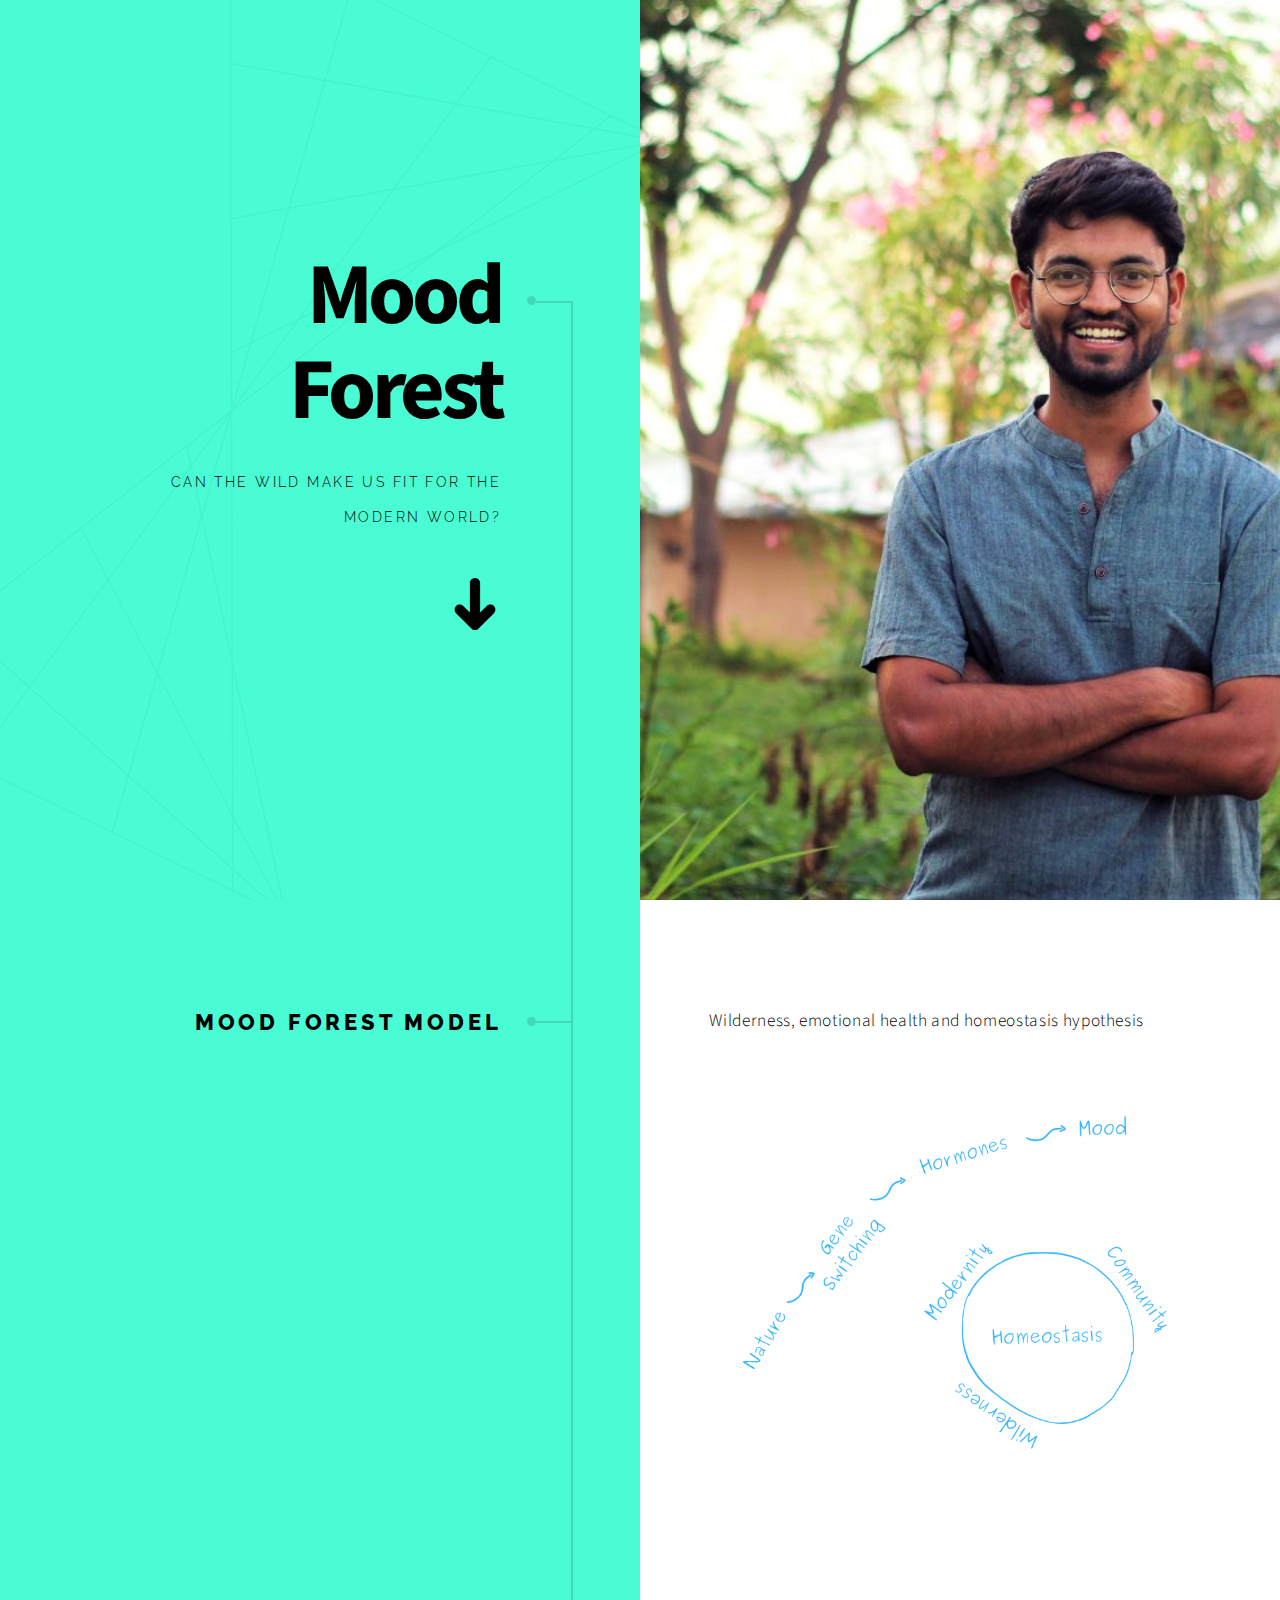
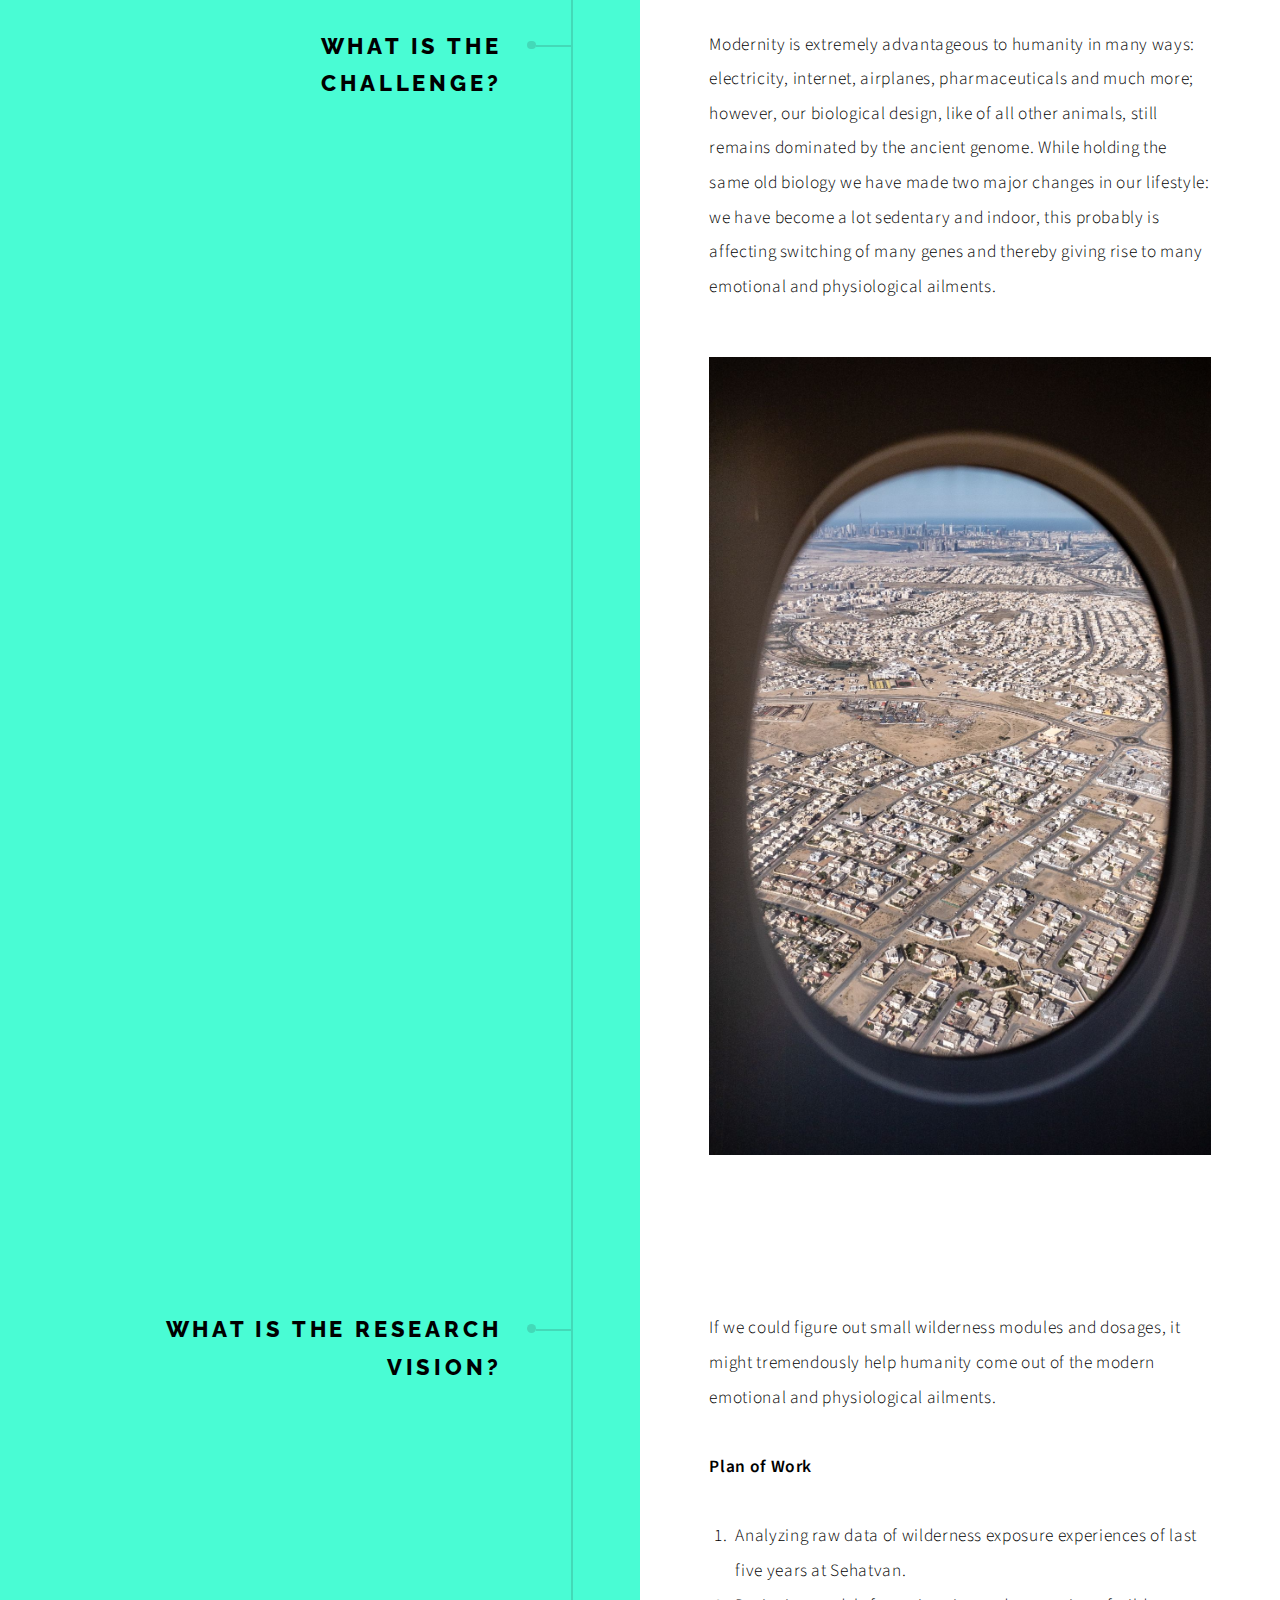
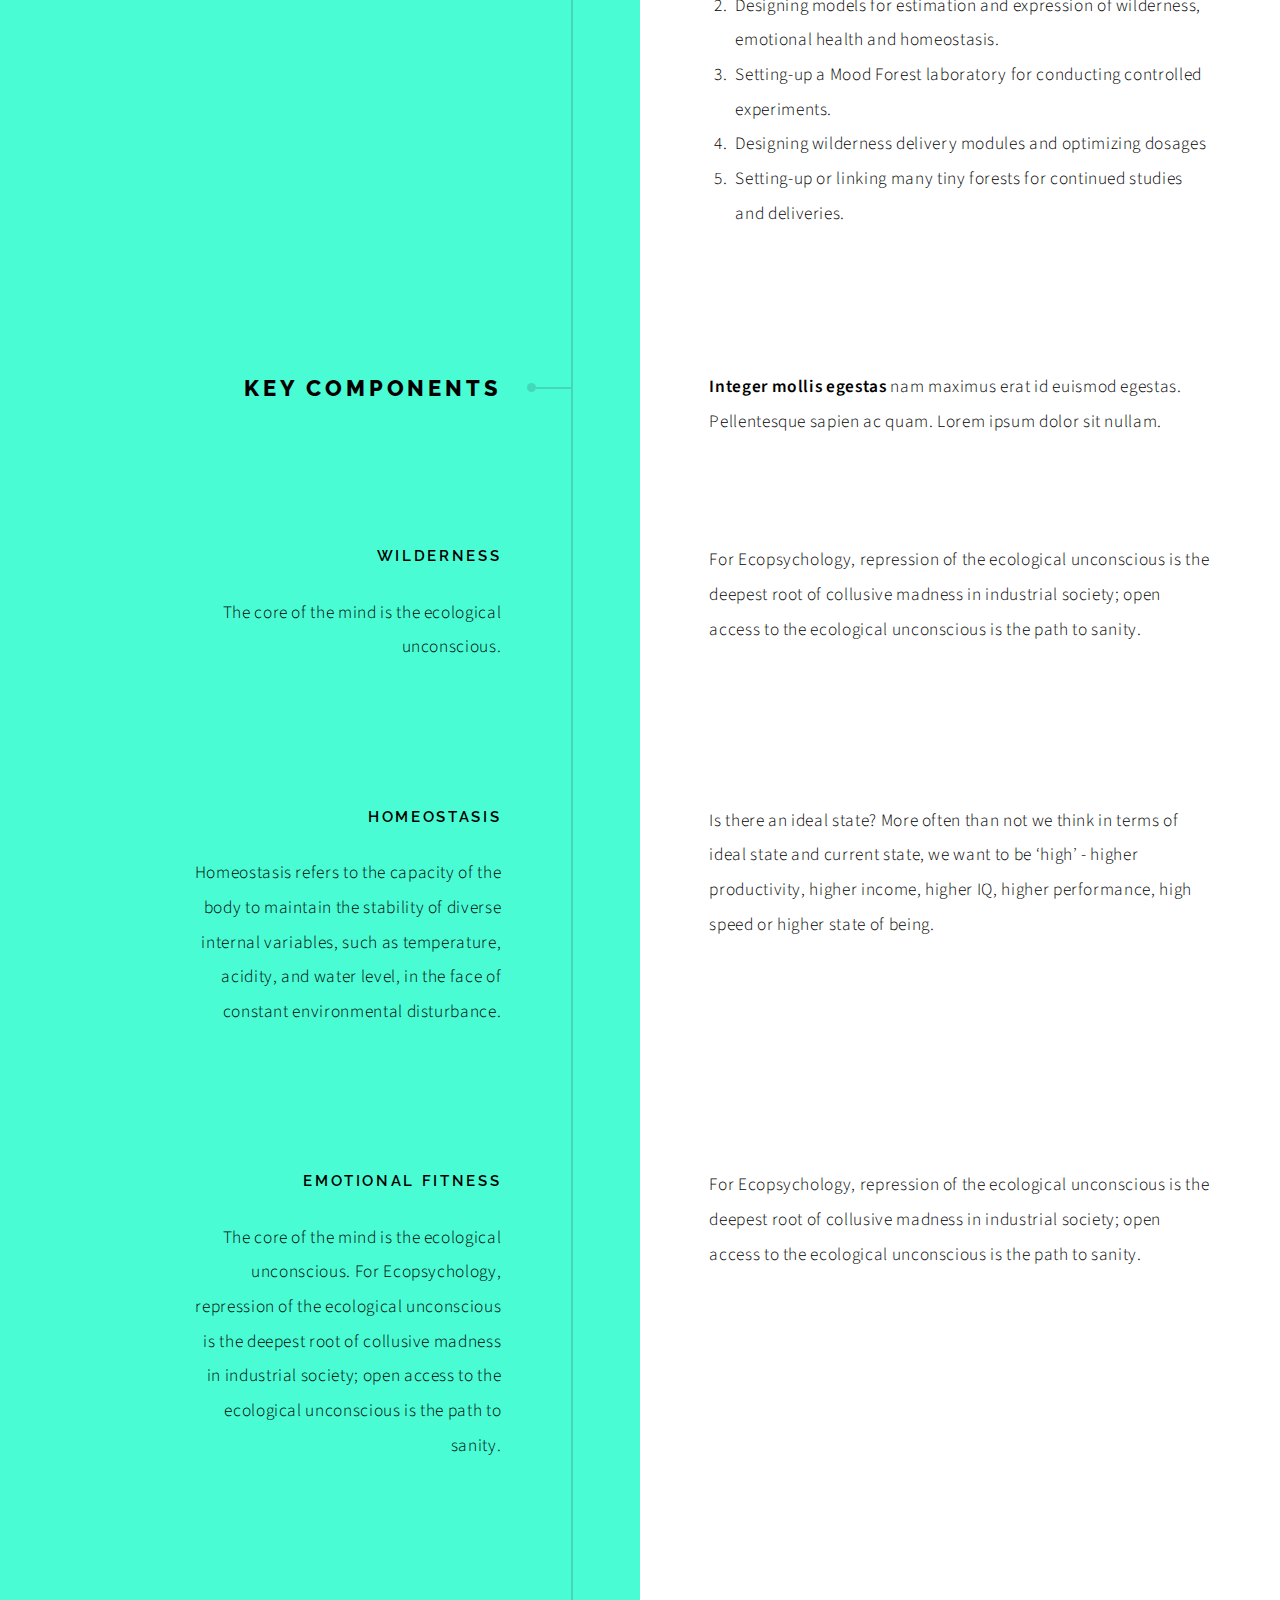
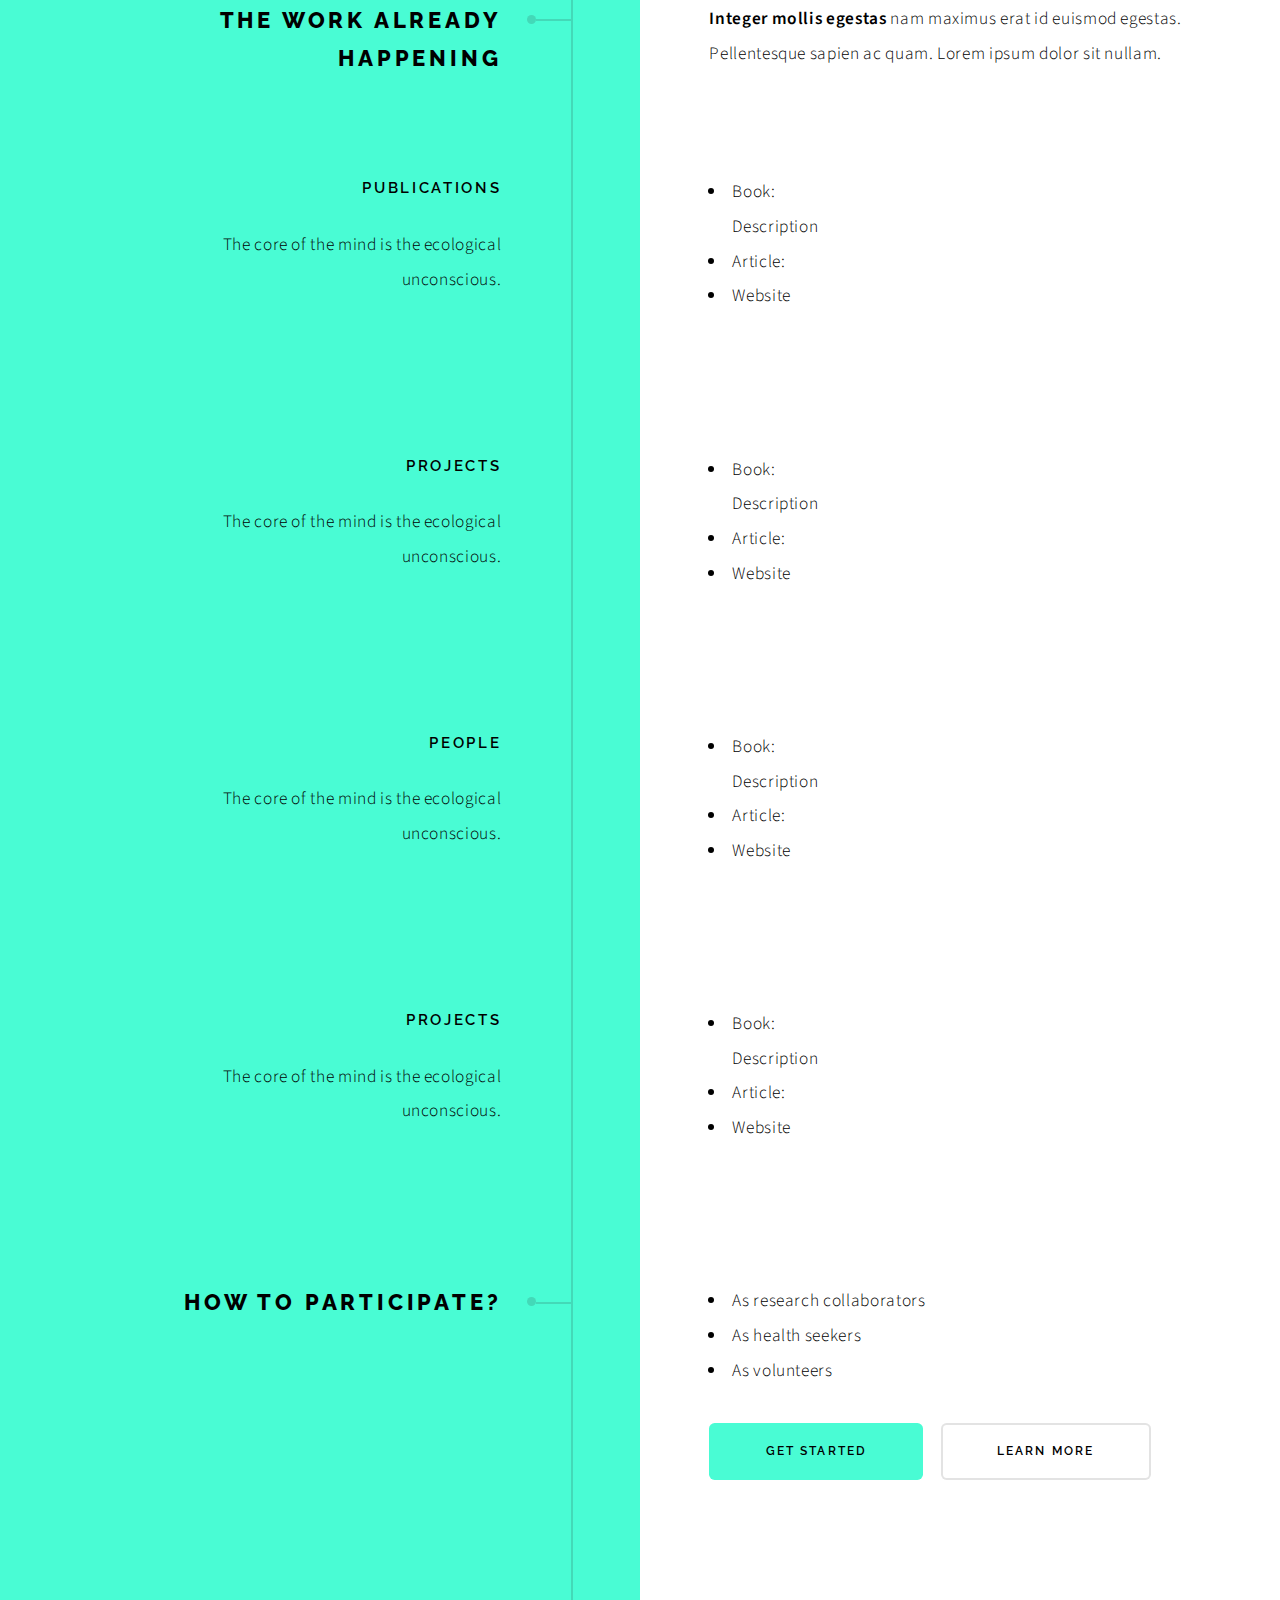
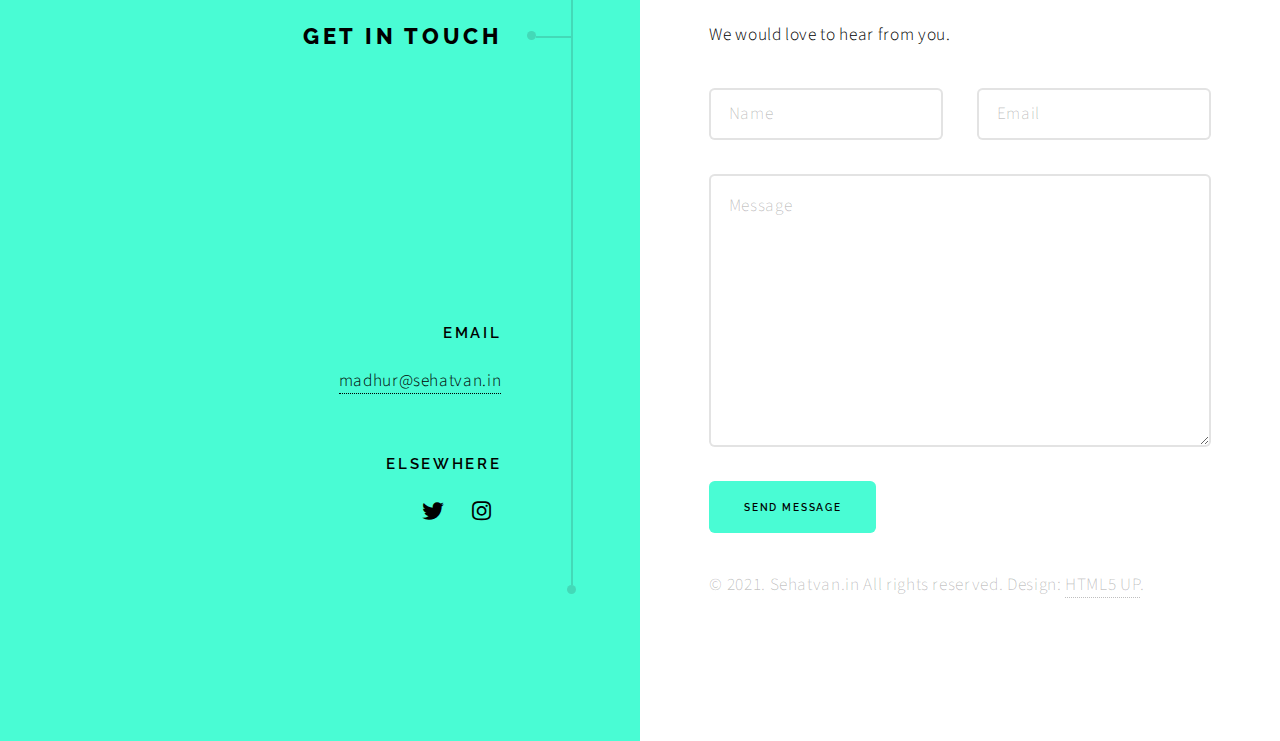
==== index.html @ b3c2e037 "v1" ====
<!DOCTYPE HTML>
<!--
	Paradigm Shift by HTML5 UP
	html5up.net | @ajlkn
	Free for personal and commercial use under the CCA 3.0 license (html5up.net/license)
-->
<html>
	<head>
		<title>Mood Forest</title>
		<meta charset="utf-8" />
		<meta name="viewport" content="width=device-width, initial-scale=1, user-scalable=no" />
		<meta name="description" content="" />
		<meta name="keywords" content="" />
		<link rel="stylesheet" href="assets/css/main.css" />
	</head>
	<body class="is-preload">

		<!-- Wrapper -->
			<div id="wrapper">

				<!-- Intro -->
					<section class="intro">
						<header>
							<h1>Mood Forest</h1>
							
							<p>Can the wild make us fit for the modern world?</p>
							<ul class="actions">
								<li><a href="#first" class="arrow scrolly"><span class="label">Next</span></a></li>
							</ul>
						</header>
						<div class="content">
							<span class="image fill" data-position="center"><img src="images/MadhurMood.jpg" alt="" /></span>
						</div>
					</section>

				<!-- Section -->
					<section id="first">
						<header>
							<h2>Mood Forest Model</h2>
						</header>
						<div class="content">
							<p>Wilderness, emotional health and homeostasis hypothesis</p>
							<span class="image main"><img src="images/Hypothesis.png" alt="" /></span>
						</div>
					</section>

				<!-- Section -->
					<section>
						<header>
							<h2>What is the challenge?</h2>
						</header>
						<div class="content">
							<p>Modernity is extremely advantageous to humanity in many ways: electricity, internet, airplanes, pharmaceuticals and much more; however, our biological design, like of all other animals, still remains dominated by the ancient genome. While holding the same old biology we have made two major changes in our lifestyle: we have become a lot sedentary and indoor, this probably is affecting switching of many genes and thereby giving rise to many emotional and physiological ailments. 
								
							</p>
							<span class="image main"><img src="images/mod1.jpg" alt="" /></span>
						</div>
					</section>

					<!-- Section -->
					<section>
						<header>
							<h2>What is the research vision?</h2>
						</header>
						<div class="content">
							<p> If we could figure out small wilderness modules and dosages, it might tremendously help humanity come out of the modern emotional and physiological ailments.				
							</p>
							<p><strong>Plan of Work</strong></p>
							<ol>
								<li>Analyzing raw data of wilderness exposure experiences of last five years at Sehatvan. </li>
								<li>Designing models for estimation and expression of wilderness, emotional health and homeostasis. </li>
								<li>Setting-up a Mood Forest laboratory for conducting controlled experiments. </li>
								<li>Designing wilderness delivery modules and optimizing dosages</li>
								<li>Setting-up or linking many tiny forests for continued studies and deliveries.</li>
								</ol>
							
						</div>
					</section>

				<!-- Section - key components-->
					<section>
						<header>
							<h2>Key Components</h2>
						</header>
						<div class="content">
							<p><strong>Integer mollis egestas</strong> nam maximus erat id euismod egestas. Pellentesque sapien ac quam. Lorem ipsum dolor sit nullam.</p>

							<!-- Section -->
								<section>
									<header>
										<h3>Wilderness</h3>
										<p>The core of the mind is the ecological unconscious. </p>
									</header>
									<div class="content">
										<p>
											For Ecopsychology, repression of the ecological unconscious is the deepest root of collusive madness in industrial society; open access to the ecological unconscious is the path to sanity.
										</p>
										<!--div class="gallery">
											<a href="images/gallery/fulls/01.jpg" class="landscape"><img src="images/gallery/thumbs/01.jpg" alt="" /></a>
											<a href="images/gallery/fulls/02.jpg"><img src="images/gallery/thumbs/02.jpg" alt="" /></a>
											<a href="images/gallery/fulls/03.jpg"><img src="images/gallery/thumbs/03.jpg" alt="" /></a>
											<a href="images/gallery/fulls/04.jpg" class="landscape"><img src="images/gallery/thumbs/04.jpg" alt="" /></a>
										</!--div-->
									<div>
								</section>

								<!-- Section -->
								<section>
									<header>
										<h3>Homeostasis</h3>
										<p>Homeostasis refers to the capacity of the body to maintain the stability of diverse internal variables, such as temperature, acidity, and water level, in the face of constant environmental disturbance.
										</p>
									</header>
									<div class="content">
										<p>
											Is there an ideal state? More often than not we think in terms of ideal state and current state, we want to be ‘high’ - higher productivity, higher income, higher IQ, higher performance, high speed or higher state of being. 

										</p>
										<!--div class="gallery">
											<a href="images/gallery/fulls/01.jpg" class="landscape"><img src="images/gallery/thumbs/01.jpg" alt="" /></a>
											<a href="images/gallery/fulls/02.jpg"><img src="images/gallery/thumbs/02.jpg" alt="" /></a>
											<a href="images/gallery/fulls/03.jpg"><img src="images/gallery/thumbs/03.jpg" alt="" /></a>
											<a href="images/gallery/fulls/04.jpg" class="landscape"><img src="images/gallery/thumbs/04.jpg" alt="" /></a>
										</!--div-->
									<div>
								</section>
									<!-- Section -->
									<section>
										<header>
											<h3>Emotional Fitness</h3>
											<p>The core of the mind is the ecological unconscious. For Ecopsychology, repression of the ecological unconscious is the deepest root of collusive madness in industrial society; open access to the ecological unconscious is the path to sanity.</p>
										</header>
										<div class="content">
											<p>
												For Ecopsychology, repression of the ecological unconscious is the deepest root of collusive madness in industrial society; open access to the ecological unconscious is the path to sanity.
											</p>
											<!--div class="gallery">
												<a href="images/gallery/fulls/01.jpg" class="landscape"><img src="images/gallery/thumbs/01.jpg" alt="" /></a>
												<a href="images/gallery/fulls/02.jpg"><img src="images/gallery/thumbs/02.jpg" alt="" /></a>
												<a href="images/gallery/fulls/03.jpg"><img src="images/gallery/thumbs/03.jpg" alt="" /></a>
												<a href="images/gallery/fulls/04.jpg" class="landscape"><img src="images/gallery/thumbs/04.jpg" alt="" /></a>
											</!--div-->
										<div>
									</section>
						</div>
					</section>

				<!-- Section - Resources-->
				<section>
					<header>
						<h2>The work already happening</h2>
					</header>
					<div class="content">
						<p><strong>Integer mollis egestas</strong> nam maximus erat id euismod egestas. Pellentesque sapien ac quam. Lorem ipsum dolor sit nullam.</p>

						<!-- Section -->
							<section>
								<header>
									<h3>Publications</h3>
									<p>The core of the mind is the ecological unconscious. </p>
								</header>
								<div class="content">
									<ul>
										<li>Book: 
											<br> Description
										</li>
										<li>Article: </li>
										<li>Website</li>

									</ul>
						
									<!--div class="gallery">
										<a href="images/gallery/fulls/01.jpg" class="landscape"><img src="images/gallery/thumbs/01.jpg" alt="" /></a>
										<a href="images/gallery/fulls/02.jpg"><img src="images/gallery/thumbs/02.jpg" alt="" /></a>
										<a href="images/gallery/fulls/03.jpg"><img src="images/gallery/thumbs/03.jpg" alt="" /></a>
										<a href="images/gallery/fulls/04.jpg" class="landscape"><img src="images/gallery/thumbs/04.jpg" alt="" /></a>
									</!--div-->
								<div>
							</section>

							<!-- Section -->
							<section>
								<header>
									<h3>Projects</h3>
									<p>The core of the mind is the ecological unconscious. </p>
								</header>
								<div class="content">
									<ul>
										<li>Book: 
											<br> Description
										</li>
										<li>Article: </li>
										<li>Website</li>

									</ul>
						
									<!--div class="gallery">
										<a href="images/gallery/fulls/01.jpg" class="landscape"><img src="images/gallery/thumbs/01.jpg" alt="" /></a>
										<a href="images/gallery/fulls/02.jpg"><img src="images/gallery/thumbs/02.jpg" alt="" /></a>
										<a href="images/gallery/fulls/03.jpg"><img src="images/gallery/thumbs/03.jpg" alt="" /></a>
										<a href="images/gallery/fulls/04.jpg" class="landscape"><img src="images/gallery/thumbs/04.jpg" alt="" /></a>
									</!--div-->
								<div>
							</section>

						<!-- Section -->
						<section>
							<header>
								<h3>People</h3>
								<p>The core of the mind is the ecological unconscious. </p>
							</header>
							<div class="content">
								<ul>
									<li>Book: 
										<br> Description
									</li>
									<li>Article: </li>
									<li>Website</li>

								</ul>
					
								<!--div class="gallery">
									<a href="images/gallery/fulls/01.jpg" class="landscape"><img src="images/gallery/thumbs/01.jpg" alt="" /></a>
									<a href="images/gallery/fulls/02.jpg"><img src="images/gallery/thumbs/02.jpg" alt="" /></a>
									<a href="images/gallery/fulls/03.jpg"><img src="images/gallery/thumbs/03.jpg" alt="" /></a>
									<a href="images/gallery/fulls/04.jpg" class="landscape"><img src="images/gallery/thumbs/04.jpg" alt="" /></a>
								</!--div-->
							<div>
						</section>

							<!-- Section -->
							<section>
								<header>
									<h3>Projects</h3>
									<p>The core of the mind is the ecological unconscious. </p>
								</header>
								<div class="content">
									<ul>
										<li>Book: 
											<br> Description
										</li>
										<li>Article: </li>
										<li>Website</li>
	
									</ul>
						
									<!--div class="gallery">
										<a href="images/gallery/fulls/01.jpg" class="landscape"><img src="images/gallery/thumbs/01.jpg" alt="" /></a>
										<a href="images/gallery/fulls/02.jpg"><img src="images/gallery/thumbs/02.jpg" alt="" /></a>
										<a href="images/gallery/fulls/03.jpg"><img src="images/gallery/thumbs/03.jpg" alt="" /></a>
										<a href="images/gallery/fulls/04.jpg" class="landscape"><img src="images/gallery/thumbs/04.jpg" alt="" /></a>
									</!--div-->
								<div>
							</section>
					</div>
				</section>



				<!-- Section -->
					<section>
						<header>
							<h2>How to Participate?</h2>
						</header>
						<div class="content">
							<ul>
								<li>As research collaborators</li>
								<li>As health seekers</li>
								<li>As volunteers</li>
							</ul>
							
							<ul class="actions">
								<li><a href="#" class="button primary large">Get Started</a></li>
								<li><a href="#" class="button large">Learn More</a></li>
							</ul>
						</div>
					</section>

				<!-- Elements -->
				<!--
					<section>
						<header>
							<h2>Elements</h2>
						</header>
						<div class="content">

							<section>
								<header>
									<h3>Text</h3>
								</header>
								<div class="content">
									<p>This is <b>bold</b> and this is <strong>strong</strong>. This is <i>italic</i> and this is <em>emphasized</em>.
									This is <sup>superscript</sup> text and this is <sub>subscript</sub> text.
									This is <u>underlined</u> and this is code: <code>for (;;) { ... }</code>. Finally, <a href="#">this is a link</a>.</p>
									<hr />
									<h2>Heading Level 2</h2>
									<h3>Heading Level 3</h3>
									<h4>Heading Level 4</h4>
									<h5>Heading Level 5</h5>
									<hr />
									<h5>Blockquote</h5>
									<blockquote>Fringilla nisl. Donec accumsan interdum nisi, quis tincidunt felis sagittis eget tempus euismod. Vestibulum ante ipsum primis in faucibus vestibulum. Blandit adipiscing eu felis iaculis volutpat ac adipiscing accumsan faucibus. Vestibulum ante ipsum primis in faucibus lorem ipsum dolor sit amet nullam adipiscing eu felis.</blockquote>
									<h5>Preformatted</h5>
									<pre><code>i = 0;

while (!deck.isInOrder()) {
  print 'Iteration ' + i;
  deck.shuffle();
  i++;
}

print 'Sorted in ' + i + ' iterations.';</code></pre>
								</div>
							</section>

							<section>
								<header>
									<h3>Lists</h3>
								</header>
								<div class="content">

									<h4>Unordered</h4>
									<ul>
										<li>Dolor pulvinar etiam.</li>
										<li>Sagittis adipiscing.</li>
										<li>Felis enim feugiat.</li>
									</ul>

									<h4>Alternate</h4>
									<ul class="alt">
										<li>Dolor pulvinar etiam.</li>
										<li>Sagittis adipiscing.</li>
										<li>Felis enim feugiat.</li>
									</ul>

									<h4>Ordered</h4>
									<ol>
										<li>Dolor pulvinar etiam.</li>
										<li>Etiam vel felis viverra.</li>
										<li>Felis enim feugiat.</li>
										<li>Dolor pulvinar etiam.</li>
										<li>Etiam vel felis lorem.</li>
										<li>Felis enim et feugiat.</li>
									</ol>
									<h4>Icons</h4>
									<ul class="icons">
										<li><a href="#" class="icon brands fa-twitter"><span class="label">Twitter</span></a></li>
										<li><a href="#" class="icon brands fa-facebook-f"><span class="label">Facebook</span></a></li>
										<li><a href="#" class="icon brands fa-instagram"><span class="label">Instagram</span></a></li>
										<li><a href="#" class="icon brands fa-github"><span class="label">Github</span></a></li>
									</ul>

									<h4>Actions</h4>
									<ul class="actions">
										<li><a href="#" class="button primary">Default</a></li>
										<li><a href="#" class="button">Default</a></li>
									</ul>
									<ul class="actions stacked">
										<li><a href="#" class="button primary">Default</a></li>
										<li><a href="#" class="button">Default</a></li>
									</ul>
								</div>
							</section>

							<section>
								<header>
									<h3>Table</h3>
								</header>
								<div class="content">
									<h4>Default</h4>
									<div class="table-wrapper">
										<table>
											<thead>
												<tr>
													<th>Name</th>
													<th>Description</th>
													<th>Price</th>
												</tr>
											</thead>
											<tbody>
												<tr>
													<td>Item One</td>
													<td>Ante turpis integer aliquet porttitor.</td>
													<td>29.99</td>
												</tr>
												<tr>
													<td>Item Two</td>
													<td>Vis ac commodo adipiscing arcu aliquet.</td>
													<td>19.99</td>
												</tr>
												<tr>
													<td>Item Three</td>
													<td> Morbi faucibus arcu accumsan lorem.</td>
													<td>29.99</td>
												</tr>
												<tr>
													<td>Item Four</td>
													<td>Vitae integer tempus condimentum.</td>
													<td>19.99</td>
												</tr>
												<tr>
													<td>Item Five</td>
													<td>Ante turpis integer aliquet porttitor.</td>
													<td>29.99</td>
												</tr>
											</tbody>
											<tfoot>
												<tr>
													<td colspan="2"></td>
													<td>100.00</td>
												</tr>
											</tfoot>
										</table>
									</div>

									<h4>Alternate</h4>
									<div class="table-wrapper">
										<table class="alt">
											<thead>
												<tr>
													<th>Name</th>
													<th>Description</th>
													<th>Price</th>
												</tr>
											</thead>
											<tbody>
												<tr>
													<td>Item One</td>
													<td>Ante turpis integer aliquet porttitor.</td>
													<td>29.99</td>
												</tr>
												<tr>
													<td>Item Two</td>
													<td>Vis ac commodo adipiscing arcu aliquet.</td>
													<td>19.99</td>
												</tr>
												<tr>
													<td>Item Three</td>
													<td> Morbi faucibus arcu accumsan lorem.</td>
													<td>29.99</td>
												</tr>
												<tr>
													<td>Item Four</td>
													<td>Vitae integer tempus condimentum.</td>
													<td>19.99</td>
												</tr>
												<tr>
													<td>Item Five</td>
													<td>Ante turpis integer aliquet porttitor.</td>
													<td>29.99</td>
												</tr>
											</tbody>
											<tfoot>
												<tr>
													<td colspan="2"></td>
													<td>100.00</td>
												</tr>
											</tfoot>
										</table>
									</div>
								</div>
							</section>

							<section>
								<header>
									<h3>Buttons</h3>
								</header>
								<div class="content">
									<ul class="actions">
										<li><a href="#" class="button primary">Primary</a></li>
										<li><a href="#" class="button">Default</a></li>
									</ul>
									<ul class="actions">
										<li><a href="#" class="button large">Large</a></li>
										<li><a href="#" class="button">Default</a></li>
										<li><a href="#" class="button small">Small</a></li>
									</ul>
									<ul class="actions">
										<li><a href="#" class="button primary icon solid fa-download">Icon</a></li>
										<li><a href="#" class="button icon solid fa-download">Icon</a></li>
									</ul>
									<ul class="actions">
										<li><span class="button primary disabled">Disabled</span></li>
										<li><span class="button disabled">Disabled</span></li>
									</ul>
								</div>
							</section>

							<section>
								<header>
									<h3>Form</h3>
								</header>
								<div class="content">
									<form method="post" action="#">
										<div class="fields">
											<div class="field half">
												<label for="demo-name">Name</label>
												<input type="text" name="demo-name" id="demo-name" value="" placeholder="Jane Doe" />
											</div>
											<div class="field half">
												<label for="demo-email">Email</label>
												<input type="email" name="demo-email" id="demo-email" value="" placeholder="jane@untitled.tld" />
											</div>
											<div class="field">
												<label for="demo-category">Category</label>
												<select name="demo-category" id="demo-category">
													<option value="">-</option>
													<option value="1">Manufacturing</option>
													<option value="1">Shipping</option>
													<option value="1">Administration</option>
													<option value="1">Human Resources</option>
												</select>
											</div>
											<div class="field half">
												<input type="radio" id="demo-priority-low" name="demo-priority" checked>
												<label for="demo-priority-low">Low</label>
											</div>
											<div class="field half">
												<input type="radio" id="demo-priority-high" name="demo-priority">
												<label for="demo-priority-high">High</label>
											</div>
											<div class="field half">
												<input type="checkbox" id="demo-copy" name="demo-copy">
												<label for="demo-copy">Email me a copy</label>
											</div>
											<div class="field half">
												<input type="checkbox" id="demo-human" name="demo-human" checked>
												<label for="demo-human">Not a robot</label>
											</div>
											<div class="field">
												<label for="demo-message">Message</label>
												<textarea name="demo-message" id="demo-message" placeholder="Enter your message" rows="6"></textarea>
											</div>
										</div>
										<ul class="actions">
											<li><input type="submit" value="Send Message" class="primary" /></li>
											<li><input type="reset" value="Reset" /></li>
										</ul>
									</form>
								</div>
							</section>

						</div>
					</section>
				-->

				<!-- Section -->
					<section>
						<header>
							<h2>Get in touch</h2>
						</header>
						<div class="content">
							<p>We would love to hear from you. <p>
							<form id="moodforest-form" action="/" method="POST" name="moodforest-form" data-netlify="true" data-netlify-recaptcha="true">
								<div class="fields">
									<div class="field half">
										<input type="text" name="name" id="name" placeholder="Name" />
									</div>
									<div class="field half">
										<input type="email" name="email" id="email" placeholder="Email" />
									</div>
									<div class="field">
										<textarea name="message" id="message" placeholder="Message" rows="7"></textarea>
									</div>
								</div>
								<ul class="actions">
									<li><input type="submit" value="Send Message" class="button primary" /></li>
								</ul>
							</form>
						</div>
						<footer>
							<ul class="items">
								<li>
									<h3>Email</h3>
									<a href="#">madhur@sehatvan.in</a>
								</li>
								
								<li>
									<h3>Elsewhere</h3>
									<ul class="icons">
										<li><a href="https://twitter.com/moodforest" class="icon brands fa-twitter"><span class="label">Twitter</span></a></li>
										
										<li><a href="https://instagram" class="icon brands fa-instagram"><span class="label">Instagram</span></a></li>
										
									</ul>
								</li>
							</ul>
						</footer>
					</section>

				<!-- Copyright -->
					<div class="copyright">&copy; 2021. Sehatvan.in All rights reserved. Design: <a href="https://html5up.net">HTML5 UP</a>.</div>

			</div>

		<!-- Scripts -->
			<script src="assets/js/jquery.min.js"></script>
			<script src="assets/js/jquery.scrolly.min.js"></script>
			<script src="assets/js/browser.min.js"></script>
			<script src="assets/js/breakpoints.min.js"></script>
			<script src="assets/js/util.js"></script>
			<script src="assets/js/main.js"></script>

	</body>
</html>
---- assets/css/main.css ----
@import url(fontawesome-all.min.css);
@import url("https://fonts.googleapis.com/css?family=Source+Sans+Pro:300,600,700,300i,600i,700i|Raleway:600,800");

/*
	Paradigm Shift by HTML5 UP
	html5up.net | @ajlkn
	Free for personal and commercial use under the CCA 3.0 license (html5up.net/license)
*/

html, body, div, span, applet, object,
iframe, h1, h2, h3, h4, h5, h6, p, blockquote,
pre, a, abbr, acronym, address, big, cite,
code, del, dfn, em, img, ins, kbd, q, s, samp,
small, strike, strong, sub, sup, tt, var, b,
u, i, center, dl, dt, dd, ol, ul, li, fieldset,
form, label, legend, table, caption, tbody,
tfoot, thead, tr, th, td, article, aside,
canvas, details, embed, figure, figcaption,
footer, header, hgroup, menu, nav, output, ruby,
section, summary, time, mark, audio, video {
	margin: 0;
	padding: 0;
	border: 0;
	font-size: 100%;
	font: inherit;
	vertical-align: baseline;}

article, aside, details, figcaption, figure,
footer, header, hgroup, menu, nav, section {
	display: block;}

body {
	line-height: 1;
}

ol, ul {
	list-style: none;
}

blockquote, q {
	quotes: none;
}

	blockquote:before, blockquote:after, q:before, q:after {
		content: '';
		content: none;
	}

table {
	border-collapse: collapse;
	border-spacing: 0;
}

body {
	-webkit-text-size-adjust: none;
}

mark {
	background-color: transparent;
	color: inherit;
}

input::-moz-focus-inner {
	border: 0;
	padding: 0;
}

input, select, textarea {
	-moz-appearance: none;
	-webkit-appearance: none;
	-ms-appearance: none;
	appearance: none;
}

/* Basic */

	@-ms-viewport {
		width: device-width;
	}

	body {
		-ms-overflow-style: scrollbar;
	}

	@media screen and (max-width: 480px) {

		html, body {
			min-width: 320px;
		}

	}

	html {
		box-sizing: border-box;
	}

	*, *:before, *:after {
		box-sizing: inherit;
	}

	html {
		overflow-x: hidden;
	}

	body {
		background: #ffffff;
		overflow-x: hidden;
	}

		body.is-preload *, body.is-preload *:before, body.is-preload *:after {
			-moz-animation: none !important;
			-webkit-animation: none !important;
			-ms-animation: none !important;
			animation: none !important;
			-moz-transition: none !important;
			-webkit-transition: none !important;
			-ms-transition: none !important;
			transition: none !important;
		}

/* Typography */

	html {
		font-size: 18pt;
	}

		@media screen and (max-width: 1920px) {

			html {
				font-size: 13pt;
			}

		}

		@media screen and (max-width: 1152px) {

			html {
				font-size: 14pt;
			}

		}

		@media screen and (max-width: 736px) {

			html {
				font-size: 12pt;
			}

		}

		@media screen and (max-width: 480px) {

			html {
				font-size: 11pt;
			}

		}

	body {
		background-color: #ffffff;
		color: #000000;
	}

	body, input, select, textarea {
		color: #000000;
		font-family: "Source Sans Pro", Helvetica, sans-serif;
		font-size: 1rem;
		font-weight: 300;
		letter-spacing: 0.0375em;
		line-height: 2;
	}

	a {
		-moz-transition: border-bottom-color 0.25s ease-in-out;
		-webkit-transition: border-bottom-color 0.25s ease-in-out;
		-ms-transition: border-bottom-color 0.25s ease-in-out;
		transition: border-bottom-color 0.25s ease-in-out;
		text-decoration: none;
		color: #000000;
		border-bottom: dotted 1px;
	}

		a:hover {
			text-decoration: none;
			border-bottom-color: transparent;
		}

	strong, b {
		font-weight: 600;
		color: #000000;
	}

	em, i {
		font-style: italic;
	}

	p {
		margin: 0 0 2rem 0;
	}

	h1, h2, h3, h4, h5, h6 {
		color: #000000;
		font-family: "Raleway", Helvetica, sans-serif;
		font-weight: 600;
		letter-spacing: 0.175em;
		line-height: 1.75;
		margin: 0 0 1.5rem 0;
		text-transform: uppercase;
	}

		h1 a, h2 a, h3 a, h4 a, h5 a, h6 a {
			color: inherit;
			text-decoration: none;
		}

	h1 {
		font-family: "Source Sans Pro", Helvetica, sans-serif;
		font-size: 5rem;
		font-weight: 700;
		letter-spacing: -0.05em;
		line-height: 1.1;
		margin: 0 0 1.5rem 0;
		text-transform: none;
	}

	h2 {
		font-size: 1.25rem;
		font-weight: 800;
		margin: 0 0 2rem 0;
	}

	h3 {
		font-size: 0.875rem;
	}

	h4 {
		font-size: 0.875rem;
	}

	h5 {
		font-size: 0.75rem;
	}

	h6 {
		font-size: 0.625rem;
	}

	@media screen and (max-width: 736px) {

		h1 {
			font-size: 4.5rem;
			line-height: 1.1;
		}

		h2 {
			font-size: 1.25rem;
			line-height: 1.7;
		}

		h3 {
			font-size: 0.9rem;
		}

		h4 {
			font-size: 0.75rem;
		}

		h5 {
			font-size: 0.675rem;
		}

	}

	@media screen and (max-width: 360px) {

		h1 {
			font-size: 3.75rem;
		}

		h2 {
			font-size: 1.125rem;
		}

		h3 {
			font-size: 0.8rem;
		}

		h4 {
			font-size: 0.675rem;
		}

		h5 {
			font-size: 0.675rem;
		}

	}

	sub {
		font-size: 0.8rem;
		position: relative;
		top: 0.5rem;
	}

	sup {
		font-size: 0.8rem;
		position: relative;
		top: -0.5rem;
	}

	blockquote {
		border-left: solid 0.5rem rgba(144, 144, 144, 0.25);
		font-style: italic;
		margin: 0 0 2rem 0;
		padding: 1rem 0 1rem 2rem;
	}

	code {
		background: rgba(144, 144, 144, 0.1);
		border-radius: 0.325rem;
		font-family: "Courier New", monospace;
		font-size: 0.9rem;
		margin: 0 0.25rem;
		padding: 0.25rem 0.65rem;
	}

	pre {
		-webkit-overflow-scrolling: touch;
		font-family: "Courier New", monospace;
		font-size: 0.9rem;
		margin: 0 0 2rem 0;
		width: 100%;
	}

		pre code {
			display: block;
			line-height: 1.75;
			padding: 1rem 1.5rem;
			overflow-x: auto;
		}

	hr {
		border: 0;
		border-bottom: solid 2px rgba(144, 144, 144, 0.25);
		margin: 3rem 0;
	}

		hr.major {
			margin: 5rem 0;
		}

		@media screen and (max-width: 736px) {

			hr.major {
				margin: 3rem 0;
			}

		}

/* Row */

	.row {
		display: flex;
		flex-wrap: wrap;
		box-sizing: border-box;
		align-items: stretch;
	}

		.row > * {
			box-sizing: border-box;
		}

		.row.gtr-uniform > * > :last-child {
			margin-bottom: 0;
		}

		.row.aln-left {
			justify-content: flex-start;
		}

		.row.aln-center {
			justify-content: center;
		}

		.row.aln-right {
			justify-content: flex-end;
		}

		.row.aln-top {
			align-items: flex-start;
		}

		.row.aln-middle {
			align-items: center;
		}

		.row.aln-bottom {
			align-items: flex-end;
		}

		.row > .imp {
			order: -1;
		}

		.row > .col-1 {
			width: 8.33333%;
		}

		.row > .off-1 {
			margin-left: 8.33333%;
		}

		.row > .col-2 {
			width: 16.66667%;
		}

		.row > .off-2 {
			margin-left: 16.66667%;
		}

		.row > .col-3 {
			width: 25%;
		}

		.row > .off-3 {
			margin-left: 25%;
		}

		.row > .col-4 {
			width: 33.33333%;
		}

		.row > .off-4 {
			margin-left: 33.33333%;
		}

		.row > .col-5 {
			width: 41.66667%;
		}

		.row > .off-5 {
			margin-left: 41.66667%;
		}

		.row > .col-6 {
			width: 50%;
		}

		.row > .off-6 {
			margin-left: 50%;
		}

		.row > .col-7 {
			width: 58.33333%;
		}

		.row > .off-7 {
			margin-left: 58.33333%;
		}

		.row > .col-8 {
			width: 66.66667%;
		}

		.row > .off-8 {
			margin-left: 66.66667%;
		}

		.row > .col-9 {
			width: 75%;
		}

		.row > .off-9 {
			margin-left: 75%;
		}

		.row > .col-10 {
			width: 83.33333%;
		}

		.row > .off-10 {
			margin-left: 83.33333%;
		}

		.row > .col-11 {
			width: 91.66667%;
		}

		.row > .off-11 {
			margin-left: 91.66667%;
		}

		.row > .col-12 {
			width: 100%;
		}

		.row > .off-12 {
			margin-left: 100%;
		}

		.row.gtr-0 {
			margin-top: 0;
			margin-left: 0rem;
		}

			.row.gtr-0 > * {
				padding: 0 0 0 0rem;
			}

			.row.gtr-0.gtr-uniform {
				margin-top: 0rem;
			}

				.row.gtr-0.gtr-uniform > * {
					padding-top: 0rem;
				}

		.row.gtr-25 {
			margin-top: 0;
			margin-left: -0.5rem;
		}

			.row.gtr-25 > * {
				padding: 0 0 0 0.5rem;
			}

			.row.gtr-25.gtr-uniform {
				margin-top: -0.5rem;
			}

				.row.gtr-25.gtr-uniform > * {
					padding-top: 0.5rem;
				}

		.row.gtr-50 {
			margin-top: 0;
			margin-left: -1rem;
		}

			.row.gtr-50 > * {
				padding: 0 0 0 1rem;
			}

			.row.gtr-50.gtr-uniform {
				margin-top: -1rem;
			}

				.row.gtr-50.gtr-uniform > * {
					padding-top: 1rem;
				}

		.row {
			margin-top: 0;
			margin-left: -2rem;
		}

			.row > * {
				padding: 0 0 0 2rem;
			}

			.row.gtr-uniform {
				margin-top: -2rem;
			}

				.row.gtr-uniform > * {
					padding-top: 2rem;
				}

		.row.gtr-150 {
			margin-top: 0;
			margin-left: -3rem;
		}

			.row.gtr-150 > * {
				padding: 0 0 0 3rem;
			}

			.row.gtr-150.gtr-uniform {
				margin-top: -3rem;
			}

				.row.gtr-150.gtr-uniform > * {
					padding-top: 3rem;
				}

		.row.gtr-200 {
			margin-top: 0;
			margin-left: -4rem;
		}

			.row.gtr-200 > * {
				padding: 0 0 0 4rem;
			}

			.row.gtr-200.gtr-uniform {
				margin-top: -4rem;
			}

				.row.gtr-200.gtr-uniform > * {
					padding-top: 4rem;
				}

		@media screen and (max-width: 1920px) {

			.row {
				display: flex;
				flex-wrap: wrap;
				box-sizing: border-box;
				align-items: stretch;
			}

				.row > * {
					box-sizing: border-box;
				}

				.row.gtr-uniform > * > :last-child {
					margin-bottom: 0;
				}

				.row.aln-left {
					justify-content: flex-start;
				}

				.row.aln-center {
					justify-content: center;
				}

				.row.aln-right {
					justify-content: flex-end;
				}

				.row.aln-top {
					align-items: flex-start;
				}

				.row.aln-middle {
					align-items: center;
				}

				.row.aln-bottom {
					align-items: flex-end;
				}

				.row > .imp-xlarge {
					order: -1;
				}

				.row > .col-1-xlarge {
					width: 8.33333%;
				}

				.row > .off-1-xlarge {
					margin-left: 8.33333%;
				}

				.row > .col-2-xlarge {
					width: 16.66667%;
				}

				.row > .off-2-xlarge {
					margin-left: 16.66667%;
				}

				.row > .col-3-xlarge {
					width: 25%;
				}

				.row > .off-3-xlarge {
					margin-left: 25%;
				}

				.row > .col-4-xlarge {
					width: 33.33333%;
				}

				.row > .off-4-xlarge {
					margin-left: 33.33333%;
				}

				.row > .col-5-xlarge {
					width: 41.66667%;
				}

				.row > .off-5-xlarge {
					margin-left: 41.66667%;
				}

				.row > .col-6-xlarge {
					width: 50%;
				}

				.row > .off-6-xlarge {
					margin-left: 50%;
				}

				.row > .col-7-xlarge {
					width: 58.33333%;
				}

				.row > .off-7-xlarge {
					margin-left: 58.33333%;
				}

				.row > .col-8-xlarge {
					width: 66.66667%;
				}

				.row > .off-8-xlarge {
					margin-left: 66.66667%;
				}

				.row > .col-9-xlarge {
					width: 75%;
				}

				.row > .off-9-xlarge {
					margin-left: 75%;
				}

				.row > .col-10-xlarge {
					width: 83.33333%;
				}

				.row > .off-10-xlarge {
					margin-left: 83.33333%;
				}

				.row > .col-11-xlarge {
					width: 91.66667%;
				}

				.row > .off-11-xlarge {
					margin-left: 91.66667%;
				}

				.row > .col-12-xlarge {
					width: 100%;
				}

				.row > .off-12-xlarge {
					margin-left: 100%;
				}

				.row.gtr-0 {
					margin-top: 0;
					margin-left: 0rem;
				}

					.row.gtr-0 > * {
						padding: 0 0 0 0rem;
					}

					.row.gtr-0.gtr-uniform {
						margin-top: 0rem;
					}

						.row.gtr-0.gtr-uniform > * {
							padding-top: 0rem;
						}

				.row.gtr-25 {
					margin-top: 0;
					margin-left: -0.5rem;
				}

					.row.gtr-25 > * {
						padding: 0 0 0 0.5rem;
					}

					.row.gtr-25.gtr-uniform {
						margin-top: -0.5rem;
					}

						.row.gtr-25.gtr-uniform > * {
							padding-top: 0.5rem;
						}

				.row.gtr-50 {
					margin-top: 0;
					margin-left: -1rem;
				}

					.row.gtr-50 > * {
						padding: 0 0 0 1rem;
					}

					.row.gtr-50.gtr-uniform {
						margin-top: -1rem;
					}

						.row.gtr-50.gtr-uniform > * {
							padding-top: 1rem;
						}

				.row {
					margin-top: 0;
					margin-left: -2rem;
				}

					.row > * {
						padding: 0 0 0 2rem;
					}

					.row.gtr-uniform {
						margin-top: -2rem;
					}

						.row.gtr-uniform > * {
							padding-top: 2rem;
						}

				.row.gtr-150 {
					margin-top: 0;
					margin-left: -3rem;
				}

					.row.gtr-150 > * {
						padding: 0 0 0 3rem;
					}

					.row.gtr-150.gtr-uniform {
						margin-top: -3rem;
					}

						.row.gtr-150.gtr-uniform > * {
							padding-top: 3rem;
						}

				.row.gtr-200 {
					margin-top: 0;
					margin-left: -4rem;
				}

					.row.gtr-200 > * {
						padding: 0 0 0 4rem;
					}

					.row.gtr-200.gtr-uniform {
						margin-top: -4rem;
					}

						.row.gtr-200.gtr-uniform > * {
							padding-top: 4rem;
						}

		}

		@media screen and (max-width: 1280px) {

			.row {
				display: flex;
				flex-wrap: wrap;
				box-sizing: border-box;
				align-items: stretch;
			}

				.row > * {
					box-sizing: border-box;
				}

				.row.gtr-uniform > * > :last-child {
					margin-bottom: 0;
				}

				.row.aln-left {
					justify-content: flex-start;
				}

				.row.aln-center {
					justify-content: center;
				}

				.row.aln-right {
					justify-content: flex-end;
				}

				.row.aln-top {
					align-items: flex-start;
				}

				.row.aln-middle {
					align-items: center;
				}

				.row.aln-bottom {
					align-items: flex-end;
				}

				.row > .imp-large {
					order: -1;
				}

				.row > .col-1-large {
					width: 8.33333%;
				}

				.row > .off-1-large {
					margin-left: 8.33333%;
				}

				.row > .col-2-large {
					width: 16.66667%;
				}

				.row > .off-2-large {
					margin-left: 16.66667%;
				}

				.row > .col-3-large {
					width: 25%;
				}

				.row > .off-3-large {
					margin-left: 25%;
				}

				.row > .col-4-large {
					width: 33.33333%;
				}

				.row > .off-4-large {
					margin-left: 33.33333%;
				}

				.row > .col-5-large {
					width: 41.66667%;
				}

				.row > .off-5-large {
					margin-left: 41.66667%;
				}

				.row > .col-6-large {
					width: 50%;
				}

				.row > .off-6-large {
					margin-left: 50%;
				}

				.row > .col-7-large {
					width: 58.33333%;
				}

				.row > .off-7-large {
					margin-left: 58.33333%;
				}

				.row > .col-8-large {
					width: 66.66667%;
				}

				.row > .off-8-large {
					margin-left: 66.66667%;
				}

				.row > .col-9-large {
					width: 75%;
				}

				.row > .off-9-large {
					margin-left: 75%;
				}

				.row > .col-10-large {
					width: 83.33333%;
				}

				.row > .off-10-large {
					margin-left: 83.33333%;
				}

				.row > .col-11-large {
					width: 91.66667%;
				}

				.row > .off-11-large {
					margin-left: 91.66667%;
				}

				.row > .col-12-large {
					width: 100%;
				}

				.row > .off-12-large {
					margin-left: 100%;
				}

				.row.gtr-0 {
					margin-top: 0;
					margin-left: 0rem;
				}

					.row.gtr-0 > * {
						padding: 0 0 0 0rem;
					}

					.row.gtr-0.gtr-uniform {
						margin-top: 0rem;
					}

						.row.gtr-0.gtr-uniform > * {
							padding-top: 0rem;
						}

				.row.gtr-25 {
					margin-top: 0;
					margin-left: -0.375rem;
				}

					.row.gtr-25 > * {
						padding: 0 0 0 0.375rem;
					}

					.row.gtr-25.gtr-uniform {
						margin-top: -0.375rem;
					}

						.row.gtr-25.gtr-uniform > * {
							padding-top: 0.375rem;
						}

				.row.gtr-50 {
					margin-top: 0;
					margin-left: -0.75rem;
				}

					.row.gtr-50 > * {
						padding: 0 0 0 0.75rem;
					}

					.row.gtr-50.gtr-uniform {
						margin-top: -0.75rem;
					}

						.row.gtr-50.gtr-uniform > * {
							padding-top: 0.75rem;
						}

				.row {
					margin-top: 0;
					margin-left: -1.5rem;
				}

					.row > * {
						padding: 0 0 0 1.5rem;
					}

					.row.gtr-uniform {
						margin-top: -1.5rem;
					}

						.row.gtr-uniform > * {
							padding-top: 1.5rem;
						}

				.row.gtr-150 {
					margin-top: 0;
					margin-left: -2.25rem;
				}

					.row.gtr-150 > * {
						padding: 0 0 0 2.25rem;
					}

					.row.gtr-150.gtr-uniform {
						margin-top: -2.25rem;
					}

						.row.gtr-150.gtr-uniform > * {
							padding-top: 2.25rem;
						}

				.row.gtr-200 {
					margin-top: 0;
					margin-left: -3rem;
				}

					.row.gtr-200 > * {
						padding: 0 0 0 3rem;
					}

					.row.gtr-200.gtr-uniform {
						margin-top: -3rem;
					}

						.row.gtr-200.gtr-uniform > * {
							padding-top: 3rem;
						}

		}

		@media screen and (max-width: 1152px) {

			.row {
				display: flex;
				flex-wrap: wrap;
				box-sizing: border-box;
				align-items: stretch;
			}

				.row > * {
					box-sizing: border-box;
				}

				.row.gtr-uniform > * > :last-child {
					margin-bottom: 0;
				}

				.row.aln-left {
					justify-content: flex-start;
				}

				.row.aln-center {
					justify-content: center;
				}

				.row.aln-right {
					justify-content: flex-end;
				}

				.row.aln-top {
					align-items: flex-start;
				}

				.row.aln-middle {
					align-items: center;
				}

				.row.aln-bottom {
					align-items: flex-end;
				}

				.row > .imp-medium {
					order: -1;
				}

				.row > .col-1-medium {
					width: 8.33333%;
				}

				.row > .off-1-medium {
					margin-left: 8.33333%;
				}

				.row > .col-2-medium {
					width: 16.66667%;
				}

				.row > .off-2-medium {
					margin-left: 16.66667%;
				}

				.row > .col-3-medium {
					width: 25%;
				}

				.row > .off-3-medium {
					margin-left: 25%;
				}

				.row > .col-4-medium {
					width: 33.33333%;
				}

				.row > .off-4-medium {
					margin-left: 33.33333%;
				}

				.row > .col-5-medium {
					width: 41.66667%;
				}

				.row > .off-5-medium {
					margin-left: 41.66667%;
				}

				.row > .col-6-medium {
					width: 50%;
				}

				.row > .off-6-medium {
					margin-left: 50%;
				}

				.row > .col-7-medium {
					width: 58.33333%;
				}

				.row > .off-7-medium {
					margin-left: 58.33333%;
				}

				.row > .col-8-medium {
					width: 66.66667%;
				}

				.row > .off-8-medium {
					margin-left: 66.66667%;
				}

				.row > .col-9-medium {
					width: 75%;
				}

				.row > .off-9-medium {
					margin-left: 75%;
				}

				.row > .col-10-medium {
					width: 83.33333%;
				}

				.row > .off-10-medium {
					margin-left: 83.33333%;
				}

				.row > .col-11-medium {
					width: 91.66667%;
				}

				.row > .off-11-medium {
					margin-left: 91.66667%;
				}

				.row > .col-12-medium {
					width: 100%;
				}

				.row > .off-12-medium {
					margin-left: 100%;
				}

				.row.gtr-0 {
					margin-top: 0;
					margin-left: 0rem;
				}

					.row.gtr-0 > * {
						padding: 0 0 0 0rem;
					}

					.row.gtr-0.gtr-uniform {
						margin-top: 0rem;
					}

						.row.gtr-0.gtr-uniform > * {
							padding-top: 0rem;
						}

				.row.gtr-25 {
					margin-top: 0;
					margin-left: -0.375rem;
				}

					.row.gtr-25 > * {
						padding: 0 0 0 0.375rem;
					}

					.row.gtr-25.gtr-uniform {
						margin-top: -0.375rem;
					}

						.row.gtr-25.gtr-uniform > * {
							padding-top: 0.375rem;
						}

				.row.gtr-50 {
					margin-top: 0;
					margin-left: -0.75rem;
				}

					.row.gtr-50 > * {
						padding: 0 0 0 0.75rem;
					}

					.row.gtr-50.gtr-uniform {
						margin-top: -0.75rem;
					}

						.row.gtr-50.gtr-uniform > * {
							padding-top: 0.75rem;
						}

				.row {
					margin-top: 0;
					margin-left: -1.5rem;
				}

					.row > * {
						padding: 0 0 0 1.5rem;
					}

					.row.gtr-uniform {
						margin-top: -1.5rem;
					}

						.row.gtr-uniform > * {
							padding-top: 1.5rem;
						}

				.row.gtr-150 {
					margin-top: 0;
					margin-left: -2.25rem;
				}

					.row.gtr-150 > * {
						padding: 0 0 0 2.25rem;
					}

					.row.gtr-150.gtr-uniform {
						margin-top: -2.25rem;
					}

						.row.gtr-150.gtr-uniform > * {
							padding-top: 2.25rem;
						}

				.row.gtr-200 {
					margin-top: 0;
					margin-left: -3rem;
				}

					.row.gtr-200 > * {
						padding: 0 0 0 3rem;
					}

					.row.gtr-200.gtr-uniform {
						margin-top: -3rem;
					}

						.row.gtr-200.gtr-uniform > * {
							padding-top: 3rem;
						}

		}

		@media screen and (max-width: 736px) {

			.row {
				display: flex;
				flex-wrap: wrap;
				box-sizing: border-box;
				align-items: stretch;
			}

				.row > * {
					box-sizing: border-box;
				}

				.row.gtr-uniform > * > :last-child {
					margin-bottom: 0;
				}

				.row.aln-left {
					justify-content: flex-start;
				}

				.row.aln-center {
					justify-content: center;
				}

				.row.aln-right {
					justify-content: flex-end;
				}

				.row.aln-top {
					align-items: flex-start;
				}

				.row.aln-middle {
					align-items: center;
				}

				.row.aln-bottom {
					align-items: flex-end;
				}

				.row > .imp-small {
					order: -1;
				}

				.row > .col-1-small {
					width: 8.33333%;
				}

				.row > .off-1-small {
					margin-left: 8.33333%;
				}

				.row > .col-2-small {
					width: 16.66667%;
				}

				.row > .off-2-small {
					margin-left: 16.66667%;
				}

				.row > .col-3-small {
					width: 25%;
				}

				.row > .off-3-small {
					margin-left: 25%;
				}

				.row > .col-4-small {
					width: 33.33333%;
				}

				.row > .off-4-small {
					margin-left: 33.33333%;
				}

				.row > .col-5-small {
					width: 41.66667%;
				}

				.row > .off-5-small {
					margin-left: 41.66667%;
				}

				.row > .col-6-small {
					width: 50%;
				}

				.row > .off-6-small {
					margin-left: 50%;
				}

				.row > .col-7-small {
					width: 58.33333%;
				}

				.row > .off-7-small {
					margin-left: 58.33333%;
				}

				.row > .col-8-small {
					width: 66.66667%;
				}

				.row > .off-8-small {
					margin-left: 66.66667%;
				}

				.row > .col-9-small {
					width: 75%;
				}

				.row > .off-9-small {
					margin-left: 75%;
				}

				.row > .col-10-small {
					width: 83.33333%;
				}

				.row > .off-10-small {
					margin-left: 83.33333%;
				}

				.row > .col-11-small {
					width: 91.66667%;
				}

				.row > .off-11-small {
					margin-left: 91.66667%;
				}

				.row > .col-12-small {
					width: 100%;
				}

				.row > .off-12-small {
					margin-left: 100%;
				}

				.row.gtr-0 {
					margin-top: 0;
					margin-left: 0rem;
				}

					.row.gtr-0 > * {
						padding: 0 0 0 0rem;
					}

					.row.gtr-0.gtr-uniform {
						margin-top: 0rem;
					}

						.row.gtr-0.gtr-uniform > * {
							padding-top: 0rem;
						}

				.row.gtr-25 {
					margin-top: 0;
					margin-left: -0.3125rem;
				}

					.row.gtr-25 > * {
						padding: 0 0 0 0.3125rem;
					}

					.row.gtr-25.gtr-uniform {
						margin-top: -0.3125rem;
					}

						.row.gtr-25.gtr-uniform > * {
							padding-top: 0.3125rem;
						}

				.row.gtr-50 {
					margin-top: 0;
					margin-left: -0.625rem;
				}

					.row.gtr-50 > * {
						padding: 0 0 0 0.625rem;
					}

					.row.gtr-50.gtr-uniform {
						margin-top: -0.625rem;
					}

						.row.gtr-50.gtr-uniform > * {
							padding-top: 0.625rem;
						}

				.row {
					margin-top: 0;
					margin-left: -1.25rem;
				}

					.row > * {
						padding: 0 0 0 1.25rem;
					}

					.row.gtr-uniform {
						margin-top: -1.25rem;
					}

						.row.gtr-uniform > * {
							padding-top: 1.25rem;
						}

				.row.gtr-150 {
					margin-top: 0;
					margin-left: -1.875rem;
				}

					.row.gtr-150 > * {
						padding: 0 0 0 1.875rem;
					}

					.row.gtr-150.gtr-uniform {
						margin-top: -1.875rem;
					}

						.row.gtr-150.gtr-uniform > * {
							padding-top: 1.875rem;
						}

				.row.gtr-200 {
					margin-top: 0;
					margin-left: -2.5rem;
				}

					.row.gtr-200 > * {
						padding: 0 0 0 2.5rem;
					}

					.row.gtr-200.gtr-uniform {
						margin-top: -2.5rem;
					}

						.row.gtr-200.gtr-uniform > * {
							padding-top: 2.5rem;
						}

		}

		@media screen and (max-width: 480px) {

			.row {
				display: flex;
				flex-wrap: wrap;
				box-sizing: border-box;
				align-items: stretch;
			}

				.row > * {
					box-sizing: border-box;
				}

				.row.gtr-uniform > * > :last-child {
					margin-bottom: 0;
				}

				.row.aln-left {
					justify-content: flex-start;
				}

				.row.aln-center {
					justify-content: center;
				}

				.row.aln-right {
					justify-content: flex-end;
				}

				.row.aln-top {
					align-items: flex-start;
				}

				.row.aln-middle {
					align-items: center;
				}

				.row.aln-bottom {
					align-items: flex-end;
				}

				.row > .imp-xsmall {
					order: -1;
				}

				.row > .col-1-xsmall {
					width: 8.33333%;
				}

				.row > .off-1-xsmall {
					margin-left: 8.33333%;
				}

				.row > .col-2-xsmall {
					width: 16.66667%;
				}

				.row > .off-2-xsmall {
					margin-left: 16.66667%;
				}

				.row > .col-3-xsmall {
					width: 25%;
				}

				.row > .off-3-xsmall {
					margin-left: 25%;
				}

				.row > .col-4-xsmall {
					width: 33.33333%;
				}

				.row > .off-4-xsmall {
					margin-left: 33.33333%;
				}

				.row > .col-5-xsmall {
					width: 41.66667%;
				}

				.row > .off-5-xsmall {
					margin-left: 41.66667%;
				}

				.row > .col-6-xsmall {
					width: 50%;
				}

				.row > .off-6-xsmall {
					margin-left: 50%;
				}

				.row > .col-7-xsmall {
					width: 58.33333%;
				}

				.row > .off-7-xsmall {
					margin-left: 58.33333%;
				}

				.row > .col-8-xsmall {
					width: 66.66667%;
				}

				.row > .off-8-xsmall {
					margin-left: 66.66667%;
				}

				.row > .col-9-xsmall {
					width: 75%;
				}

				.row > .off-9-xsmall {
					margin-left: 75%;
				}

				.row > .col-10-xsmall {
					width: 83.33333%;
				}

				.row > .off-10-xsmall {
					margin-left: 83.33333%;
				}

				.row > .col-11-xsmall {
					width: 91.66667%;
				}

				.row > .off-11-xsmall {
					margin-left: 91.66667%;
				}

				.row > .col-12-xsmall {
					width: 100%;
				}

				.row > .off-12-xsmall {
					margin-left: 100%;
				}

				.row.gtr-0 {
					margin-top: 0;
					margin-left: 0rem;
				}

					.row.gtr-0 > * {
						padding: 0 0 0 0rem;
					}

					.row.gtr-0.gtr-uniform {
						margin-top: 0rem;
					}

						.row.gtr-0.gtr-uniform > * {
							padding-top: 0rem;
						}

				.row.gtr-25 {
					margin-top: 0;
					margin-left: -0.3125rem;
				}

					.row.gtr-25 > * {
						padding: 0 0 0 0.3125rem;
					}

					.row.gtr-25.gtr-uniform {
						margin-top: -0.3125rem;
					}

						.row.gtr-25.gtr-uniform > * {
							padding-top: 0.3125rem;
						}

				.row.gtr-50 {
					margin-top: 0;
					margin-left: -0.625rem;
				}

					.row.gtr-50 > * {
						padding: 0 0 0 0.625rem;
					}

					.row.gtr-50.gtr-uniform {
						margin-top: -0.625rem;
					}

						.row.gtr-50.gtr-uniform > * {
							padding-top: 0.625rem;
						}

				.row {
					margin-top: 0;
					margin-left: -1.25rem;
				}

					.row > * {
						padding: 0 0 0 1.25rem;
					}

					.row.gtr-uniform {
						margin-top: -1.25rem;
					}

						.row.gtr-uniform > * {
							padding-top: 1.25rem;
						}

				.row.gtr-150 {
					margin-top: 0;
					margin-left: -1.875rem;
				}

					.row.gtr-150 > * {
						padding: 0 0 0 1.875rem;
					}

					.row.gtr-150.gtr-uniform {
						margin-top: -1.875rem;
					}

						.row.gtr-150.gtr-uniform > * {
							padding-top: 1.875rem;
						}

				.row.gtr-200 {
					margin-top: 0;
					margin-left: -2.5rem;
				}

					.row.gtr-200 > * {
						padding: 0 0 0 2.5rem;
					}

					.row.gtr-200.gtr-uniform {
						margin-top: -2.5rem;
					}

						.row.gtr-200.gtr-uniform > * {
							padding-top: 2.5rem;
						}

		}

/* Box */

	.box {
		border: solid 2px rgba(144, 144, 144, 0.25);
		border-radius: 0.325rem;
		margin-bottom: 2rem;
		padding: 1.5rem;
	}

		.box > :last-child {
			margin-bottom: 0;
		}

		.box.alt {
			border: 0;
			border-radius: 0;
			padding: 0;
		}

/* Button */

	input[type="submit"],
	input[type="reset"],
	input[type="button"],
	button,
	.button {
		-moz-appearance: none;
		-webkit-appearance: none;
		-ms-appearance: none;
		appearance: none;
		-moz-transition: background-color 0.25s ease-in-out, box-shadow 0.25s ease-in-out, color 0.25s ease-in-out;
		-webkit-transition: background-color 0.25s ease-in-out, box-shadow 0.25s ease-in-out, color 0.25s ease-in-out;
		-ms-transition: background-color 0.25s ease-in-out, box-shadow 0.25s ease-in-out, color 0.25s ease-in-out;
		transition: background-color 0.25s ease-in-out, box-shadow 0.25s ease-in-out, color 0.25s ease-in-out;
		background-color: transparent;
		border-radius: 0.325rem;
		border: 0;
		box-shadow: inset 0 0 0 2px rgba(144, 144, 144, 0.25);
		color: #000000 !important;
		cursor: pointer;
		display: inline-block;
		font-family: "Raleway", Helvetica, sans-serif;
		font-size: 0.6rem;
		font-weight: 600;
		height: 3rem;
		letter-spacing: 0.175em;
		line-height: 3rem;
		padding: 0 2rem;
		text-align: center;
		text-decoration: none;
		text-transform: uppercase;
		white-space: nowrap;
	}

		input[type="submit"]:hover,
		input[type="reset"]:hover,
		input[type="button"]:hover,
		button:hover,
		.button:hover {
			box-shadow: inset 0 0 0 2px #2ee4bb;
			color: #2ee4bb !important;
		}

		input[type="submit"]:active,
		input[type="reset"]:active,
		input[type="button"]:active,
		button:active,
		.button:active {
			background-color: rgba(73, 252, 212, 0.25);
			box-shadow: inset 0 0 0 2px #2ee4bb;
			color: #2ee4bb !important;
		}

		input[type="submit"].small,
		input[type="reset"].small,
		input[type="button"].small,
		button.small,
		.button.small {
			font-size: 0.5rem;
			height: 2.25rem;
			line-height: 2.25rem;
			padding: 0 1.25rem;
		}

		input[type="submit"].large,
		input[type="reset"].large,
		input[type="button"].large,
		button.large,
		.button.large {
			font-size: 0.7rem;
			height: 3.2625rem;
			line-height: 3.2625rem;
			padding: 0 3.25rem;
		}

		input[type="submit"].wide,
		input[type="reset"].wide,
		input[type="button"].wide,
		button.wide,
		.button.wide {
			min-width: 13rem;
		}

		input[type="submit"].icon:before,
		input[type="reset"].icon:before,
		input[type="button"].icon:before,
		button.icon:before,
		.button.icon:before {
			margin-right: 0.5rem;
		}

		input[type="submit"].fit,
		input[type="reset"].fit,
		input[type="button"].fit,
		button.fit,
		.button.fit {
			width: 100%;
		}

		input[type="submit"].disabled, input[type="submit"]:disabled,
		input[type="reset"].disabled,
		input[type="reset"]:disabled,
		input[type="button"].disabled,
		input[type="button"]:disabled,
		button.disabled,
		button:disabled,
		.button.disabled,
		.button:disabled {
			pointer-events: none;
			opacity: 0.25;
		}

		input[type="submit"].primary,
		input[type="reset"].primary,
		input[type="button"].primary,
		button.primary,
		.button.primary {
			background-color: #49fcd4;
			box-shadow: none;
			color: #000000 !important;
		}

			input[type="submit"].primary:hover,
			input[type="reset"].primary:hover,
			input[type="button"].primary:hover,
			button.primary:hover,
			.button.primary:hover {
				background-color: #93ffe7;
			}

			input[type="submit"].primary:active,
			input[type="reset"].primary:active,
			input[type="button"].primary:active,
			button.primary:active,
			.button.primary:active {
				background-color: #44f2cb;
			}

		@media screen and (max-width: 736px) {

			input[type="submit"],
			input[type="reset"],
			input[type="button"],
			button,
			.button {
				font-size: 0.7rem;
				height: 3.3rem;
				line-height: 3.3rem;
			}

				input[type="submit"].large,
				input[type="reset"].large,
				input[type="button"].large,
				button.large,
				.button.large {
					font-size: 0.8rem;
					height: 3.75rem;
					line-height: 3.75rem;
				}

				input[type="submit"].small,
				input[type="reset"].small,
				input[type="button"].small,
				button.small,
				.button.small {
					font-size: 0.6rem;
					height: 3rem;
					line-height: 3rem;
				}

		}

/* Form */

	form {
		margin: 0 0 2rem 0;
	}

		form > :last-child {
			margin-bottom: 0;
		}

		form > .fields {
			display: -moz-flex;
			display: -webkit-flex;
			display: -ms-flex;
			display: flex;
			-moz-flex-wrap: wrap;
			-webkit-flex-wrap: wrap;
			-ms-flex-wrap: wrap;
			flex-wrap: wrap;
			margin: -2rem 0 2rem -2rem;
			width: calc(100% + 4rem);
		}

			form > .fields > .field {
				-moz-flex-grow: 0;
				-webkit-flex-grow: 0;
				-ms-flex-grow: 0;
				flex-grow: 0;
				-moz-flex-shrink: 0;
				-webkit-flex-shrink: 0;
				-ms-flex-shrink: 0;
				flex-shrink: 0;
				padding: 2rem 0 0 2rem;
				width: calc(100% - 2rem);
			}

				form > .fields > .field > :last-child {
					margin-bottom: 0;
				}

				form > .fields > .field.half {
					width: calc(50% - 1rem);
				}

				form > .fields > .field.third {
					width: calc(100%/3 - 0.66667rem);
				}

				form > .fields > .field.quarter {
					width: calc(25% - 0.5rem);
				}

		@media screen and (max-width: 480px) {

			form > .fields {
				margin: -1.5rem 0 2rem -1.5rem;
				width: calc(100% + 3rem);
			}

				form > .fields > .field {
					padding: 1.5rem 0 0 1.5rem;
					width: calc(100% - 1.5rem);
				}

					form > .fields > .field.half {
						width: calc(100% - 1.5rem);
					}

					form > .fields > .field.third {
						width: calc(100% - 1.5rem);
					}

					form > .fields > .field.quarter {
						width: calc(100% - 1.5rem);
					}

		}

	input[type="text"],
	input[type="password"],
	input[type="email"],
	input[type="tel"],
	input[type="search"],
	input[type="url"],
	select,
	textarea {
		-moz-appearance: none;
		-webkit-appearance: none;
		-ms-appearance: none;
		appearance: none;
		border-radius: 0.325rem;
		border: solid 2px rgba(144, 144, 144, 0.25);
		color: inherit;
		display: block;
		outline: 0;
		padding: 0 1rem;
		text-decoration: none;
		width: 100%;
	}

		input[type="text"]:invalid,
		input[type="password"]:invalid,
		input[type="email"]:invalid,
		input[type="tel"]:invalid,
		input[type="search"]:invalid,
		input[type="url"]:invalid,
		select:invalid,
		textarea:invalid {
			box-shadow: none;
		}

		input[type="text"]:focus,
		input[type="password"]:focus,
		input[type="email"]:focus,
		input[type="tel"]:focus,
		input[type="search"]:focus,
		input[type="url"]:focus,
		select:focus,
		textarea:focus {
			border-color: #2ee4bb;
		}

	label {
		color: #000000;
		display: block;
		font-family: "Raleway", Helvetica, sans-serif;
		font-size: 0.75rem;
		font-weight: 600;
		letter-spacing: 0.175em;
		line-height: 1.75;
		margin: 0 0 1rem 0;
		text-transform: uppercase;
	}

	input[type="text"],
	input[type="password"],
	input[type="email"],
	input[type="tel"],
	input[type="search"],
	input[type="url"] {
		height: 3rem;
	}

	select {
		background-image: url("data:image/svg+xml;charset=utf8,%3Csvg xmlns='http://www.w3.org/2000/svg' width='40' height='40' preserveAspectRatio='none' viewBox='0 0 40 40'%3E%3Cpath d='M9.4,12.3l10.4,10.4l10.4-10.4c0.2-0.2,0.5-0.4,0.9-0.4c0.3,0,0.6,0.1,0.9,0.4l3.3,3.3c0.2,0.2,0.4,0.5,0.4,0.9 c0,0.4-0.1,0.6-0.4,0.9L20.7,31.9c-0.2,0.2-0.5,0.4-0.9,0.4c-0.3,0-0.6-0.1-0.9-0.4L4.3,17.3c-0.2-0.2-0.4-0.5-0.4-0.9 c0-0.4,0.1-0.6,0.4-0.9l3.3-3.3c0.2-0.2,0.5-0.4,0.9-0.4S9.1,12.1,9.4,12.3z' fill='rgba(144, 144, 144, 0.25)' /%3E%3C/svg%3E");
		background-position: calc(100% - 1rem) center;
		background-repeat: no-repeat;
		background-size: 1.25rem;
		height: 3rem;
		padding-right: 3rem;
		text-overflow: ellipsis;
	}

		select option {
			background-color: #ffffff;
			color: #000000;
		}

		select:focus::-ms-value {
			background-color: transparent;
		}

		select::-ms-expand {
			display: none;
		}

	textarea {
		padding: 0.75rem 1rem;
	}

	input[type="checkbox"],
	input[type="radio"] {
		-moz-appearance: none;
		-webkit-appearance: none;
		-ms-appearance: none;
		appearance: none;
		display: block;
		float: left;
		margin-right: -2rem;
		opacity: 0;
		width: 1rem;
		z-index: -1;
	}

		input[type="checkbox"] + label,
		input[type="radio"] + label {
			text-decoration: none;
			color: #000000;
			cursor: pointer;
			display: inline-block;
			font-family: "Source Sans Pro", Helvetica, sans-serif;
			font-size: 1rem;
			font-weight: 300;
			letter-spacing: 0.0375em;
			padding-left: 2.675rem;
			padding-right: 0.875rem;
			position: relative;
			text-transform: none;
		}

			input[type="checkbox"] + label:before,
			input[type="radio"] + label:before {
				-moz-osx-font-smoothing: grayscale;
				-webkit-font-smoothing: antialiased;
				display: inline-block;
				font-style: normal;
				font-variant: normal;
				text-rendering: auto;
				line-height: 1;
				text-transform: none !important;
				font-family: 'Font Awesome 5 Free';
				font-weight: 900;
			}

			input[type="checkbox"] + label:before,
			input[type="radio"] + label:before {
				border-radius: 0.325rem;
				border: solid 2px rgba(144, 144, 144, 0.25);
				content: '';
				display: inline-block;
				font-size: 0.8rem;
				height: 2.25rem;
				left: 0;
				line-height: 2.25rem;
				position: absolute;
				text-align: center;
				top: -0.15rem;
				width: 2.25rem;
			}

		input[type="checkbox"]:checked + label:before,
		input[type="radio"]:checked + label:before {
			content: '\f00c';
			background-color: #49fcd4;
			border-color: #49fcd4;
			color: #ffffff;
		}

		input[type="checkbox"]:focus + label:before,
		input[type="radio"]:focus + label:before {
			border-color: #49fcd4;
			box-shadow: 0 0 0 1px #49fcd4;
		}

	input[type="checkbox"] + label:before {
		border-radius: 0.325rem;
	}

	input[type="radio"] + label:before {
		border-radius: 100%;
	}

	::-webkit-input-placeholder {
		opacity: 1.0;
		color: rgba(0, 0, 0, 0.25) !important;
	}

	:-moz-placeholder {
		opacity: 1.0;
		color: rgba(0, 0, 0, 0.25) !important;
	}

	::-moz-placeholder {
		opacity: 1.0;
		color: rgba(0, 0, 0, 0.25) !important;
	}

	:-ms-input-placeholder {
		opacity: 1.0;
		color: rgba(0, 0, 0, 0.25) !important;
	}

	@media screen and (max-width: 736px) {

		label {
			font-size: 0.675rem;
		}

		input[type="checkbox"] + label,
		input[type="radio"] + label {
			font-size: 1rem;
		}

	}

	@media screen and (max-width: 360px) {

		label {
			font-size: 0.675rem;
		}

		input[type="checkbox"] + label,
		input[type="radio"] + label {
			font-size: 1rem;
		}

	}

/* Icon */

	.icon {
		text-decoration: none;
		border-bottom: none;
		position: relative;
	}

		.icon:before {
			-moz-osx-font-smoothing: grayscale;
			-webkit-font-smoothing: antialiased;
			display: inline-block;
			font-style: normal;
			font-variant: normal;
			text-rendering: auto;
			line-height: 1;
			text-transform: none !important;
			font-family: 'Font Awesome 5 Free';
			font-weight: 400;
		}

		.icon > .label {
			display: none;
		}

		.icon.solid:before {
			font-weight: 900;
		}

		.icon.brands:before {
			font-family: 'Font Awesome 5 Brands';
		}

/* Image */

	.image {
		border: 0;
		display: inline-block;
		position: relative;
	}

		.image img {
			display: block;
		}

		.image[data-position] img {
			-moz-object-fit: cover;
			-webkit-object-fit: cover;
			-ms-object-fit: cover;
			object-fit: cover;
			display: block;
			position: absolute;
			top: 0;
			left: 0;
			width: 100%;
			height: 100%;
		}

		.image[data-position="top left"] img {
			-moz-object-position: top left;
			-webkit-object-position: top left;
			-ms-object-position: top left;
			object-position: top left;
		}

		.image[data-position="top"] img {
			-moz-object-position: top;
			-webkit-object-position: top;
			-ms-object-position: top;
			object-position: top;
		}

		.image[data-position="top right"] img {
			-moz-object-position: top right;
			-webkit-object-position: top right;
			-ms-object-position: top right;
			object-position: top right;
		}

		.image[data-position="right"] img {
			-moz-object-position: right;
			-webkit-object-position: right;
			-ms-object-position: right;
			object-position: right;
		}

		.image[data-position="bottom right"] img {
			-moz-object-position: bottom right;
			-webkit-object-position: bottom right;
			-ms-object-position: bottom right;
			object-position: bottom right;
		}

		.image[data-position="bottom"] img {
			-moz-object-position: bottom;
			-webkit-object-position: bottom;
			-ms-object-position: bottom;
			object-position: bottom;
		}

		.image[data-position="bottom left"] img {
			-moz-object-position: bottom left;
			-webkit-object-position: bottom left;
			-ms-object-position: bottom left;
			object-position: bottom left;
		}

		.image[data-position="left"] img {
			-moz-object-position: left;
			-webkit-object-position: left;
			-ms-object-position: left;
			object-position: left;
		}

		.image[data-position="center"] img {
			-moz-object-position: center;
			-webkit-object-position: center;
			-ms-object-position: center;
			object-position: center;
		}

		.image[data-position="25% 25%"] img {
			-moz-object-position: 25% 25%;
			-webkit-object-position: 25% 25%;
			-ms-object-position: 25% 25%;
			object-position: 25% 25%;
		}

		.image[data-position="75% 25%"] img {
			-moz-object-position: 75% 25%;
			-webkit-object-position: 75% 25%;
			-ms-object-position: 75% 25%;
			object-position: 75% 25%;
		}

		.image[data-position="75% 75%"] img {
			-moz-object-position: 75% 75%;
			-webkit-object-position: 75% 75%;
			-ms-object-position: 75% 75%;
			object-position: 75% 75%;
		}

		.image[data-position="25% 75%"] img {
			-moz-object-position: 25% 75%;
			-webkit-object-position: 25% 75%;
			-ms-object-position: 25% 75%;
			object-position: 25% 75%;
		}

		.image.left, .image.right {
			max-width: 40%;
		}

			.image.left img, .image.right img {
				width: 100%;
			}

		.image.left {
			float: left;
			margin: 0 2rem 2rem 0;
			top: 0.25rem;
		}

		.image.right {
			float: right;
			margin: 0 0 2rem 2rem;
			top: 0.25rem;
		}

		.image.fit {
			display: block;
			margin: 0 0 2rem 0;
			width: 100%;
		}

			.image.fit img {
				width: 100%;
			}

		.image.main {
			display: block;
			margin: 3rem 0;
			width: 100%;
		}

			.image.main img {
				width: 100%;
			}

			.image.main:first-child {
				margin-top: 0;
			}

		.image.fill {
			height: 100%;
			left: 0;
			position: absolute;
			top: 0;
			width: 100%;
		}

			.image.fill img {
				height: 100%;
				left: 0;
				position: absolute;
				top: 0;
				width: 100%;
			}

/* List */

	ol {
		list-style: decimal;
		margin: 0 0 2rem 0;
		padding-left: 1.25rem;
	}

		ol li {
			padding-left: 0.25rem;
		}

	ul {
		list-style: disc;
		margin: 0 0 2rem 0;
		padding-left: 1rem;
	}

		ul li {
			padding-left: 0.325rem;
		}

		ul.alt {
			list-style: none;
			padding-left: 0;
		}

			ul.alt > li {
				border-top: solid 1px rgba(144, 144, 144, 0.25);
				padding: 0.75rem 0;
			}

				ul.alt > li:first-child {
					border-top: 0;
					padding-top: 0;
				}

				ul.alt > li:last-child {
					padding-bottom: 0;
				}

		ul.items {
			list-style: none;
			padding-left: 0;
		}

			ul.items > li {
				padding-left: 0;
				margin: 0 0 3rem 0;
			}

				ul.items > li > h3 {
					margin: 0 0 1rem 0;
				}

				ul.items > li > :last-child {
					margin-bottom: 0;
				}

				ul.items > li:last-child {
					margin-bottom: 0;
				}

		@media screen and (max-width: 736px) {

			ul.items > li {
				margin: 0 0 2rem 0;
			}

		}

	dl {
		margin: 0 0 2rem 0;
	}

		dl dt {
			display: block;
			font-weight: 600;
			margin: 0 0 1rem 0;
		}

		dl dd {
			margin-left: 1.5rem;
		}

/* Actions */

	ul.actions {
		display: -moz-flex;
		display: -webkit-flex;
		display: -ms-flex;
		display: flex;
		cursor: default;
		list-style: none;
		margin-left: -1rem;
		padding-left: 0;
	}

		ul.actions li {
			padding: 0 0 0 1rem;
			vertical-align: middle;
		}

		ul.actions.special {
			-moz-justify-content: center;
			-webkit-justify-content: center;
			-ms-justify-content: center;
			justify-content: center;
			width: 100%;
			margin-left: 0;
		}

			ul.actions.special li:first-child {
				padding-left: 0;
			}

		ul.actions.stacked {
			-moz-flex-direction: column;
			-webkit-flex-direction: column;
			-ms-flex-direction: column;
			flex-direction: column;
			margin-left: 0;
		}

			ul.actions.stacked li {
				padding: 1.3rem 0 0 0;
			}

				ul.actions.stacked li:first-child {
					padding-top: 0;
				}

		ul.actions.fit {
			width: calc(100% + 1rem);
		}

			ul.actions.fit li {
				-moz-flex-grow: 1;
				-webkit-flex-grow: 1;
				-ms-flex-grow: 1;
				flex-grow: 1;
				-moz-flex-shrink: 1;
				-webkit-flex-shrink: 1;
				-ms-flex-shrink: 1;
				flex-shrink: 1;
				width: 100%;
			}

				ul.actions.fit li > * {
					width: 100%;
				}

			ul.actions.fit.stacked {
				width: 100%;
			}

		@media screen and (max-width: 480px) {

			ul.actions:not(.fixed) {
				-moz-flex-direction: column;
				-webkit-flex-direction: column;
				-ms-flex-direction: column;
				flex-direction: column;
				margin-left: 0;
				width: 100% !important;
			}

				ul.actions:not(.fixed) li {
					-moz-flex-grow: 1;
					-webkit-flex-grow: 1;
					-ms-flex-grow: 1;
					flex-grow: 1;
					-moz-flex-shrink: 1;
					-webkit-flex-shrink: 1;
					-ms-flex-shrink: 1;
					flex-shrink: 1;
					padding: 1rem 0 0 0;
					text-align: center;
					width: 100%;
				}

					ul.actions:not(.fixed) li > * {
						width: 100%;
					}

					ul.actions:not(.fixed) li:first-child {
						padding-top: 0;
					}

					ul.actions:not(.fixed) li input[type="submit"],
					ul.actions:not(.fixed) li input[type="reset"],
					ul.actions:not(.fixed) li input[type="button"],
					ul.actions:not(.fixed) li button,
					ul.actions:not(.fixed) li .button {
						width: 100%;
					}

						ul.actions:not(.fixed) li input[type="submit"].icon:before,
						ul.actions:not(.fixed) li input[type="reset"].icon:before,
						ul.actions:not(.fixed) li input[type="button"].icon:before,
						ul.actions:not(.fixed) li button.icon:before,
						ul.actions:not(.fixed) li .button.icon:before {
							margin-left: -0.5rem;
						}

		}

/* Icons */

	ul.icons {
		cursor: default;
		list-style: none;
		padding-left: 0;
	}

		ul.icons li {
			display: inline-block;
		}

			ul.icons li:last-child {
				padding-right: 0;
			}

			ul.icons li .icon {
				-moz-transition: background-color 0.25s ease-in-out;
				-webkit-transition: background-color 0.25s ease-in-out;
				-ms-transition: background-color 0.25s ease-in-out;
				transition: background-color 0.25s ease-in-out;
				width: 2.25rem;
				height: 2.25rem;
				text-align: center;
				line-height: 2.25rem;
				border-radius: 2.25rem;
				display: inline-block;
			}

				ul.icons li .icon:before {
					font-size: 1.25rem;
				}

				ul.icons li .icon:hover {
					background-color: rgba(144, 144, 144, 0.1);
				}

/* Table */

	.table-wrapper {
		-webkit-overflow-scrolling: touch;
		overflow-x: auto;
	}

	table {
		margin: 0 0 2rem 0;
		width: 100%;
	}

		table tbody tr {
			border: solid 1px rgba(144, 144, 144, 0.25);
			border-left: 0;
			border-right: 0;
		}

			table tbody tr:nth-child(2n + 1) {
				background-color: rgba(144, 144, 144, 0.1);
			}

		table td {
			padding: 0.75rem 0.75rem;
		}

		table th {
			color: #000000;
			font-size: 0.9rem;
			font-weight: 600;
			padding: 0 0.75rem 0.75rem 0.75rem;
			text-align: left;
		}

		table thead {
			border-bottom: solid 2px rgba(144, 144, 144, 0.25);
		}

		table tfoot {
			border-top: solid 2px rgba(144, 144, 144, 0.25);
		}

		table.alt {
			border-collapse: separate;
		}

			table.alt tbody tr td {
				border: solid 1px rgba(144, 144, 144, 0.25);
				border-left-width: 0;
				border-top-width: 0;
			}

				table.alt tbody tr td:first-child {
					border-left-width: 1px;
				}

			table.alt tbody tr:first-child td {
				border-top-width: 1px;
			}

			table.alt thead {
				border-bottom: 0;
			}

			table.alt tfoot {
				border-top: 0;
			}

/* Arrow */

	a.arrow {
		border-bottom: 0;
		display: inline-block;
		height: 4rem;
		position: relative;
		width: 6rem;
	}

		a.arrow .label {
			display: none;
		}

		a.arrow:before {
			background-image: url("data:image/svg+xml;charset=utf8,%3Csvg xmlns='http://www.w3.org/2000/svg' x='0px' y='0px' viewBox='0 0 512 512'%3E%3Cpath d='M442.53,346.28L293.65,495.16c-0.33,0.33-0.7,0.62-1.05,0.94c-9.16,9.77-22.15,15.9-36.6,15.9 c-14.44,0-27.43-6.13-36.59-15.88c-0.35-0.33-0.72-0.62-1.06-0.96L69.47,346.28c-19.62-19.62-19.62-51.44,0-71.05 c19.62-19.62,51.43-19.62,71.06,0l65.23,65.23V50.24C205.76,22.5,228.25,0,256,0s50.24,22.5,50.24,50.24v290.21l65.23-65.23 c19.62-19.62,51.43-19.62,71.05,0C462.15,294.84,462.15,326.66,442.53,346.28z' fill='%23000000' /%3E%3C/svg%3E");
			background-position: center;
			background-repeat: no-repeat;
			background-size: contain;
			content: '';
			display: inline-block;
			height: 100%;
			position: relative;
			width: 3rem;
		}

/* Gallery */

	@-moz-keyframes gallery-modal-spinner {
		0% {
			-moz-transform: rotate(0deg);
			-webkit-transform: rotate(0deg);
			-ms-transform: rotate(0deg);
			transform: rotate(0deg);
		}

		100% {
			-moz-transform: rotate(360deg);
			-webkit-transform: rotate(360deg);
			-ms-transform: rotate(360deg);
			transform: rotate(360deg);
		}
	}

	@-webkit-keyframes gallery-modal-spinner {
		0% {
			-moz-transform: rotate(0deg);
			-webkit-transform: rotate(0deg);
			-ms-transform: rotate(0deg);
			transform: rotate(0deg);
		}

		100% {
			-moz-transform: rotate(360deg);
			-webkit-transform: rotate(360deg);
			-ms-transform: rotate(360deg);
			transform: rotate(360deg);
		}
	}

	@-ms-keyframes gallery-modal-spinner {
		0% {
			-moz-transform: rotate(0deg);
			-webkit-transform: rotate(0deg);
			-ms-transform: rotate(0deg);
			transform: rotate(0deg);
		}

		100% {
			-moz-transform: rotate(360deg);
			-webkit-transform: rotate(360deg);
			-ms-transform: rotate(360deg);
			transform: rotate(360deg);
		}
	}

	@keyframes gallery-modal-spinner {
		0% {
			-moz-transform: rotate(0deg);
			-webkit-transform: rotate(0deg);
			-ms-transform: rotate(0deg);
			transform: rotate(0deg);
		}

		100% {
			-moz-transform: rotate(360deg);
			-webkit-transform: rotate(360deg);
			-ms-transform: rotate(360deg);
			transform: rotate(360deg);
		}
	}

	.gallery {
		display: flex;
		flex-wrap: wrap;
		margin: -1.25rem 0 0 -1.25rem;
		width: calc(100% + 1.25rem);
	}

		.gallery a {
			border-bottom: 0;
			display: block;
			margin: 1.25rem 0 0 1.25rem;
			outline: 0;
			position: relative;
			width: calc(50% - 1.25rem);
		}

			.gallery a img {
				display: block;
				height: 25vw;
				min-height: 18rem;
				object-fit: cover;
				object-position: center;
				width: 100%;
			}

			.gallery a.landscape {
				width: 100%;
			}

				.gallery a.landscape img {
					height: 30vw;
				}

			.gallery a.portrait img {
				height: 30vw;
			}

		.gallery .modal {
			display: -moz-flex;
			display: -webkit-flex;
			display: -ms-flex;
			display: flex;
			-moz-align-items: center;
			-webkit-align-items: center;
			-ms-align-items: center;
			align-items: center;
			-moz-justify-content: center;
			-webkit-justify-content: center;
			-ms-justify-content: center;
			justify-content: center;
			pointer-events: none;
			-moz-user-select: none;
			-webkit-user-select: none;
			-ms-user-select: none;
			user-select: none;
			-moz-transition: opacity 0.5s ease, visibility 0.5s, z-index 0.5s;
			-webkit-transition: opacity 0.5s ease, visibility 0.5s, z-index 0.5s;
			-ms-transition: opacity 0.5s ease, visibility 0.5s, z-index 0.5s;
			transition: opacity 0.5s ease, visibility 0.5s, z-index 0.5s;
			-webkit-tap-highlight-color: rgba(0, 0, 0, 0);
			background-color: rgba(255, 255, 255, 0.875);
			height: 100%;
			left: 0;
			opacity: 0;
			outline: 0;
			position: fixed;
			top: 0;
			visibility: none;
			width: 100%;
			z-index: 0;
		}

			.gallery .modal:before {
				-moz-animation: gallery-modal-spinner 1s infinite linear;
				-webkit-animation: gallery-modal-spinner 1s infinite linear;
				-ms-animation: gallery-modal-spinner 1s infinite linear;
				animation: gallery-modal-spinner 1s infinite linear;
				-moz-transition: opacity 0.25s ease;
				-webkit-transition: opacity 0.25s ease;
				-ms-transition: opacity 0.25s ease;
				transition: opacity 0.25s ease;
				-moz-transition-delay: 0.5s;
				-webkit-transition-delay: 0.5s;
				-ms-transition-delay: 0.5s;
				transition-delay: 0.5s;
				background-image: url("data:image/svg+xml;charset=utf8,%3Csvg xmlns='http://www.w3.org/2000/svg' xmlns:xlink='http://www.w3.org/1999/xlink' width='96px' height='96px' viewBox='0 0 96 96' zoomAndPan='disable'%3E%3Cstyle%3Ecircle %7Bfill: transparent%3B stroke: %23000000%3B stroke-width: 2px%3B %7D%3C/style%3E%3Cdefs%3E%3CclipPath id='corner'%3E%3Cpolygon points='0,0 48,0 48,48 96,48 96,96 0,96' /%3E%3C/clipPath%3E%3C/defs%3E%3Cg clip-path='url(%23corner)'%3E%3Ccircle cx='48' cy='48' r='32'/%3E%3C/g%3E%3C/svg%3E");
				background-position: center;
				background-repeat: no-repeat;
				background-size: 4rem;
				content: '';
				display: block;
				height: 4rem;
				left: 50%;
				margin: -2rem 0 0 -2rem;
				opacity: 0;
				position: absolute;
				top: 50%;
				width: 4rem;
			}

			.gallery .modal:after {
				background-image: url("data:image/svg+xml;charset=utf8,%3Csvg xmlns='http://www.w3.org/2000/svg' xmlns:xlink='http://www.w3.org/1999/xlink' width='64px' height='64px' viewBox='0 0 64 64' zoomAndPan='disable'%3E%3Cstyle%3Eline %7Bstroke: %23000000%3Bstroke-width: 2px%3B%7D%3C/style%3E%3Cline x1='20' y1='20' x2='44' y2='44' /%3E%3Cline x1='20' y1='44' x2='44' y2='20' /%3E%3C/svg%3E");
				background-position: center;
				background-repeat: no-repeat;
				background-size: 3rem;
				content: '';
				cursor: pointer;
				display: block;
				height: 4rem;
				position: absolute;
				right: 0.5rem;
				top: 0.5rem;
				width: 4rem;
			}

			.gallery .modal .inner {
				-moz-transform: translateY(0.75rem);
				-webkit-transform: translateY(0.75rem);
				-ms-transform: translateY(0.75rem);
				transform: translateY(0.75rem);
				-moz-transition: opacity 0.25s ease, -moz-transform 0.25s ease;
				-webkit-transition: opacity 0.25s ease, -webkit-transform 0.25s ease;
				-ms-transition: opacity 0.25s ease, -ms-transform 0.25s ease;
				transition: opacity 0.25s ease, transform 0.25s ease;
				opacity: 0;
			}

				.gallery .modal .inner img {
					box-shadow: 0 1rem 3rem 0 rgba(0, 0, 0, 0.35);
					display: block;
					max-height: 90vh;
					max-width: 90vw;
				}

			.gallery .modal.visible {
				pointer-events: auto;
				opacity: 1;
				visibility: visible;
				z-index: 11000;
			}

				.gallery .modal.visible:before {
					opacity: 1;
				}

			.gallery .modal.loaded .inner {
				-moz-transform: translateY(0);
				-webkit-transform: translateY(0);
				-ms-transform: translateY(0);
				transform: translateY(0);
				-moz-transition: opacity 0.5s ease, -moz-transform 0.5s ease;
				-webkit-transition: opacity 0.5s ease, -webkit-transform 0.5s ease;
				-ms-transition: opacity 0.5s ease, -ms-transform 0.5s ease;
				transition: opacity 0.5s ease, transform 0.5s ease;
				opacity: 1;
			}

			.gallery .modal.loaded:before {
				-moz-transition-delay: 0s;
				-webkit-transition-delay: 0s;
				-ms-transition-delay: 0s;
				transition-delay: 0s;
				opacity: 0;
			}

		@media screen and (max-width: 1152px) {

			.gallery a img {
				height: 20rem;
			}

			.gallery a.landscape img {
				height: 25rem;
			}

			.gallery a.portrait img {
				height: 25rem;
			}

			.gallery .modal .inner img {
				max-width: 100vw;
			}

		}

		@media screen and (max-width: 736px) {

			.gallery {
				margin: -0.625rem 0 0 -0.625rem;
				width: calc(100% + 0.625rem);
			}

				.gallery a {
					margin: 0.625rem 0 0 0.625rem;
					width: calc(50% - 0.625rem);
				}

					.gallery a img {
						height: 20rem;
					}

					.gallery a.landscape img {
						height: 20rem;
					}

					.gallery a.portrait img {
						height: 30rem;
					}

		}

		@media screen and (max-width: 480px) {

			.gallery a img {
				height: 12rem;
				min-height: 0;
			}

			.gallery a.landscape img {
				height: 12rem;
			}

			.gallery a.portrait img {
				height: 14rem;
			}

		}

/* Feature Icons */

	ul.feature-icons {
		display: flex;
		flex-wrap: wrap;
		list-style: none;
		margin: 3rem 0;
		padding-left: 0;
	}

		ul.feature-icons:first-child {
			margin-top: 0;
		}

		ul.feature-icons li {
			margin: 2.5rem 0 0 0;
			padding: 0.5rem 0 0 4.5rem;
			position: relative;
			width: 50%;
		}

			ul.feature-icons li:before {
				background-image: url("data:image/svg+xml;charset=utf8,%3Csvg xmlns='http://www.w3.org/2000/svg' x='0px' y='0px' viewBox='0 0 512 512'%3E%3Cpath d='M256,0l221.7,128v256L256,512L34.3,384V128L256,0z' fill='rgba(144, 144, 144, 0.1)' /%3E%3C/svg%3E");
				background-position: center;
				background-repeat: no-repeat;
				background-size: contain;
				color: #000000;
				display: block;
				font-size: 1.25rem;
				height: 3.25rem;
				left: 0;
				line-height: 3.25rem;
				position: absolute;
				text-align: center;
				top: 0;
				width: 3.25rem;
			}

			ul.feature-icons li:nth-child(1), ul.feature-icons li:nth-child(2) {
				margin-top: 0;
			}

		@media screen and (max-width: 736px) {

			ul.feature-icons {
				margin: 0 0 3rem 0;
			}

				ul.feature-icons li {
					width: 100%;
				}

					ul.feature-icons li:nth-child(2) {
						margin-top: 2rem;
					}

		}

/* Wrapper */

	#wrapper {
		position: relative;
		width: 100vw;
		padding: 0 0 10rem 0;
	}

		#wrapper:before {
			background-attachment: fixed;
			background-color: #49fcd4;
			background-image: url("data:image/svg+xml;charset=utf8,%3Csvg xmlns='http://www.w3.org/2000/svg' viewBox='0 0 920 1750' x='0px' y='0px'%3E %3Cpath style='fill: rgba(67, 217, 184, 0.25)' d='M889.72,1137.55l-2.91-0.75l-364.39,282.94l-0.7-0.9l-0.51,0.11l-94.77-451.5l-32.51-15.75l-16.73-8.11l0,0.68 l-1.46,0l0-1.39l-1.89-0.92l-112.41-54.47l-0.29,1.03l-1.41-0.37l0.37-1.31l-34.14-16.54l-98.56-47.76l-0.59,0.81l-1.16-0.88 l0.42-0.57L11.43,766.33l-0.25,0.2l-0.9-1.15l102.87-79.98l0.08-0.1l0.02,0.02l116.68-90.72l-0.18-0.34l1.3-0.66l0.05,0.09 l100.5-78.14l-0.07-0.32l0.65-0.14l42.3-32.89l-0.15-54.54l-0.59,0.29l-0.64-1.31l1.23-0.6l-0.01-4.54l-0.33-122.47l-0.99,0.18 l-0.28-1.43l1.27-0.23l-0.4-147.49l-0.87-0.16l0.28-1.43l0.58,0.1l-0.35-127.48l-0.13-0.06l0.64-1.31L489.97,76.8l0.73,0.19 l-0.04,0.14l132.63,65.11l0.33-0.45l1.16,0.88l-0.16,0.22l114.21,56.07l0.45-0.35l0.72,0.93l47.89,23.51l2.76-1.36l0.56,4.61 l-3.32-1.63L571.52,330.88L375.95,482.93l0.66,239.95l51.12,243.57l222.53,107.83l236.23,60.93l2.27-1.77 M375.8,425.34l17.25-8.47 l36.13-127.75l-53.73,9.66L375.8,425.34z M551,241.05l38.19-52.2l-123.83-22.27l-34.13,120.68l98.99-17.81L551,241.05z M532.3,269.09l151.34-27.22l37.63-29.25l-130.48-23.47L532.3,269.09z M303.38,733.9l-2.36-4.48l-44.18-83.78L182.5,747.25 l40.78,36.46l52.69,47.11L303.38,733.9z M277.18,831.91l56.95,50.93L375.69,920l-0.13-49.23l-71.19-135L277.18,831.91z M303.96,731.86l41.93-148.25l-9.74-46.39L257.8,644.33L303.96,731.86z M304.94,733.73l9.55,18.12l61.05,115.78l-0.39-144.6 l-16.9-80.53l-11.71-55.81L304.94,733.73z M375.21,211.79l0.23,85.51l54.17-9.74l34.29-121.23l-88.87-15.98L375.21,211.79z M430.78,288.83l-17.88,63.21L394.81,416l44.01-21.6l90.15-123.23L430.78,288.83z M287.76,898.62l87.99,42.64l-0.05-19.29 l-91.37-81.71l-7.59-6.78l-14.88,52.59L287.76,898.62z M174.26,843.62l86.26,41.8l15-53.03l-93.89-83.95l-53.34,72.91L174.26,843.62 z M113.18,687.22L12.71,765.33l55.69,26.99l58.56,28.38l53.58-73.24l-34.83-31.14L113.18,687.22z M230.62,595.92l-116.27,90.4 l63.02,56.36l4.03,3.61l74.67-102.08l-7.47-14.17L230.62,595.92z M331.94,517.15l-100.15,77.86l25.25,47.88l78.71-107.59l-1.71-8.14 L331.94,517.15z M333.22,516.15l2.02,9.64l1.66,7.92l34.65-47.37L333.22,516.15z M337.31,535.63l9.43,44.95l26.67-94.3 L337.31,535.63z M347.39,583.66l27.74,132.16l-0.62-228.04L347.39,583.66z M374.7,21.83l0.35,127.02l89.27,16.06l24.61-87 L374.7,21.83z M490.25,78.56l-22.26,78.7l-2.24,7.91l124.39,22.37l10.23-13.99l22.04-30.12L490.25,78.56z M623.74,144.09 l-12.29,16.8l-19.71,26.95l131.07,23.58l14.73-11.45L623.74,144.09z M739,200.67l-13.3,10.34l-0.96,0.74l58.14,10.46L739,200.67z M723.19,212.96l-25.33,19.69l-11.14,8.66l97.03-17.45L723.19,212.96z M782.89,225.5l-98.64,17.74l-107.06,83.23L782.89,225.5z M631.68,282.26l49.48-38.47l-150.1,27l-89.41,122.22l129.1-63.37L631.68,282.26z M565.06,334.05l-125.28,61.5l-45.94,62.8 l-14.96,20.44L565.06,334.05z M425.31,412.87l11.65-15.93l-42.69,20.96l-13.66,48.3l-3.58,12.67L425.31,412.87z M392.51,418.76 l-16.71,8.2l0.01,4.72l0.12,45.68L392.51,418.76z M377.21,941.96l21.37,10.36l24.14,11.7l-45.56-40.74L377.21,941.96z M377.15,921.31l34.83,31.15l12.57,11.24l-47.53-90.14L377.15,921.31z M376.63,730.07l0.38,140.33l48.29,91.59L376.63,730.07z M806.29,1197.48l75.8-58.86l-28.56,11.47l-25.6,10.28l14.96,7.25l-0.64,1.31l-16.16-7.83l-124.76,50.1l40.56,36.27L806.29,1197.48z M522.43,1146.18l58.88,111.66l52.71-21.17l64.61-25.95l-75.11-67.17L522.43,1146.18z M621.92,1142.14l-115.78-103.53l-46.8-12.07 l62.33,118.2l7.06-0.18L621.92,1142.14z M700.14,1210.12l124.19-49.87l-42.89-20.78l-155.8,4.04L700.14,1210.12z M679.7,1295.77 l61.03-47.39l-40.9-36.57l-117.85,47.32l42.09,79.82L679.7,1295.77z M522.48,1417.85l1.83-1.42l98.6-76.56l-42.28-80.19 l-84.25,33.83L522.48,1417.85z M496.08,1292.06l83.87-33.68l-59.14-112.16l-55.04,1.43L496.08,1292.06z M465.46,1146.2l54.58-1.42 l-62.61-118.74l-18.03-4.65l0.36-1.41l16.74,4.32l-27.63-52.4L465.46,1146.2z M458.42,1024.79l45.35,11.7l-74.14-66.29 L458.42,1024.79z M431.46,969.87l75.38,67.41l136.26,35.15L431.46,969.87z M649.76,1075.65l-140.54-36.25l114.83,102.68l154.53-4.01 L649.76,1075.65z M656.92,1077.5l124.84,60.5l51.97-1.35l47.7-1.24L656.92,1077.5z M784.62,1139.38l41.54,20.13l56.45-22.67 L784.62,1139.38z'/%3E %3C/svg%3E");
			background-position: -50% 10%;
			background-repeat: repeat-y;
			background-size: 75% auto;
			content: '';
			display: block;
			height: 100%;
			left: 0;
			position: absolute;
			top: 0;
			width: 50vw;
			z-index: -1;
		}

		#wrapper section {
			display: grid;
			grid-template-areas: "header content" "footer content";
			grid-template-columns: 50vw 50vw;
			grid-template-rows: 1fr;
		}

			#wrapper section:first-child {
				margin-top: 0;
			}

			#wrapper section > header {
				grid-area: header;
				justify-self: end;
				text-align: right;
			}

				#wrapper section > header h2 {
					margin: 0 0 5rem 0;
				}

				#wrapper section > header h1 + p {
					font-family: "Raleway", Helvetica, sans-serif;
					font-size: 0.8rem;
					letter-spacing: 0.175em;
					line-height: 2.5;
					text-transform: uppercase;
				}

				#wrapper section > header ul.actions {
					justify-content: flex-end;
				}

			#wrapper section > .content {
				grid-area: content;
				max-width: 60rem;
				position: relative;
			}

			#wrapper section > footer {
				grid-area: footer;
				text-align: right;
			}

				#wrapper section > footer ul.actions {
					justify-content: flex-end;
				}

		#wrapper > section {
			position: relative;
		}

			#wrapper > section > header:before {
				background: #43d9b8;
				content: '';
				display: block;
				margin-top: 1rem;
				position: absolute;
				width: 2px;
			}

			#wrapper > section > header h1, #wrapper > section > header h2 {
				position: relative;
			}

				#wrapper > section > header h1:before, #wrapper > section > header h2:before {
					background: #43d9b8;
					content: '';
					display: block;
					height: 2px;
					position: absolute;
					top: 1rem;
				}

				#wrapper > section > header h1:after, #wrapper > section > header h2:after {
					background: #43d9b8;
					border-radius: 0.5rem;
					content: '';
					display: block;
					height: 0.5rem;
					position: absolute;
					top: 0.75rem;
					width: 0.5rem;
				}

			#wrapper > section > header h1 {
				margin-top: -2rem;
			}

				#wrapper > section > header h1:before {
					top: 3rem;
				}

				#wrapper > section > header h1:after {
					top: 2.75rem;
				}

			#wrapper > section > .content > section {
				position: relative;
			}

				#wrapper > section > .content > section:first-child {
					margin-top: 6rem;
				}

			#wrapper > section.intro {
				align-items: center;
			}

				#wrapper > section.intro > header {
					padding-top: 4rem;
					width: 100%;
				}

					#wrapper > section.intro > header > * {
						margin-left: auto;
					}

					#wrapper > section.intro > header:before {
						left: auto;
					}

				#wrapper > section.intro > .content {
					height: 100vh;
					max-width: none;
				}

			#wrapper > section:last-of-type > header:before {
				height: 100%;
			}

			#wrapper > section:last-of-type > header:after {
				background: #43d9b8;
				border-radius: 0.5rem;
				bottom: -1.5rem;
				content: '';
				display: block;
				height: 0.5rem;
				position: absolute;
				width: 0.5rem;
				z-index: 1;
			}

		#wrapper .copyright {
			color: rgba(0, 0, 0, 0.25);
			font-size: 1rem;
			left: 50vw;
			position: relative;
			width: 50vw;
		}

			#wrapper .copyright a {
				color: inherit;
			}

		#wrapper section {
			margin: 7.5rem 0 0 0;
		}

			#wrapper section > header {
				padding: 0 10rem 0 5rem;
				width: 35rem;
			}

			#wrapper section > .content {
				padding: 0 5rem;
			}

			#wrapper section > footer {
				padding: 0 10rem;
			}

		#wrapper > section > header:before {
			height: calc(100% + 10rem);
			left: calc(50vw - 5rem);
		}

		#wrapper > section > header h1:before, #wrapper > section > header h2:before {
			right: -5rem;
			width: 2.5rem;
		}

		#wrapper > section > header h1:after, #wrapper > section > header h2:after {
			right: -2.5rem;
		}

		#wrapper > section > .content > section {
			left: calc(-50vw - 5rem);
		}

			#wrapper > section > .content > section > header {
				width: 32rem;
			}

		#wrapper > section.intro > header > * {
			width: 20rem;
		}

		#wrapper > section.intro > header:before {
			margin-left: calc(50vw - 10rem);
		}

		@media screen and (max-width: 1152px) {

			#wrapper > section.intro > header > * {
				width: 100%;
			}

			#wrapper > section.intro > header:before {
				margin-left: 0;
			}

		}

		#wrapper > section:last-of-type > header:after {
			left: calc(50vw - 5rem - 0.25rem + 1px);
		}

		#wrapper .copyright {
			padding: 0 5rem;
		}

		@media screen and (max-width: 1280px) {

			#wrapper {
				padding: 0 0 8rem 0;
			}

				#wrapper section {
					margin: 6rem 0 0 0;
				}

					#wrapper section > header {
						padding: 0 8rem 0 4rem;
						width: 33rem;
					}

					#wrapper section > .content {
						padding: 0 4rem;
					}

					#wrapper section > footer {
						padding: 0 8rem;
					}

				#wrapper > section > header:before {
					height: calc(100% + 8rem);
					left: calc(50vw - 4rem);
				}

				#wrapper > section > header h1:before, #wrapper > section > header h2:before {
					right: -4rem;
					width: 2rem;
				}

				#wrapper > section > header h1:after, #wrapper > section > header h2:after {
					right: -2rem;
				}

				#wrapper > section > .content > section {
					left: calc(-50vw - 4rem);
				}

					#wrapper > section > .content > section > header {
						width: 30rem;
					}

				#wrapper > section.intro > header > * {
					width: 21rem;
				}

				#wrapper > section.intro > header:before {
					margin-left: calc(50vw - 8rem);
				}

		}

		@media screen and (max-width: 1280px) and (max-width: 1152px) {

			#wrapper > section.intro > header > * {
				width: 100%;
			}

			#wrapper > section.intro > header:before {
				margin-left: 0;
			}

		}

		@media screen and (max-width: 1280px) {

				#wrapper > section:last-of-type > header:after {
					left: calc(50vw - 4rem - 0.25rem + 1px);
				}

				#wrapper .copyright {
					padding: 0 4rem;
				}

		}

		@media screen and (max-width: 1152px) {

			#wrapper {
				padding: 0;
			}

				#wrapper:before {
					display: none;
				}

				#wrapper section {
					grid-template-areas: "header" "content" "footer";
					grid-template-columns: 1fr;
					grid-template-rows: 3fr;
				}

					#wrapper section > header {
						justify-self: start;
						padding: 0;
						text-align: left;
						width: 100%;
					}

						#wrapper section > header ul.actions {
							justify-content: flex-start;
						}

					#wrapper section > .content {
						padding: 0;
						width: 100%;
						overflow-x: hidden;
					}

					#wrapper section > footer {
						padding: 0;
						text-align: left;
					}

						#wrapper section > footer ul.actions {
							justify-content: flex-start;
						}

				#wrapper > section {
					margin: 0;
				}

					#wrapper > section > header {
						background-attachment: fixed;
						background-color: #49fcd4;
						background-image: url("data:image/svg+xml;charset=utf8,%3Csvg xmlns='http://www.w3.org/2000/svg' viewBox='0 0 920 1750' x='0px' y='0px'%3E %3Cpath style='fill: rgba(67, 217, 184, 0.5)' d='M889.72,1137.55l-2.91-0.75l-364.39,282.94l-0.7-0.9l-0.51,0.11l-94.77-451.5l-32.51-15.75l-16.73-8.11l0,0.68 l-1.46,0l0-1.39l-1.89-0.92l-112.41-54.47l-0.29,1.03l-1.41-0.37l0.37-1.31l-34.14-16.54l-98.56-47.76l-0.59,0.81l-1.16-0.88 l0.42-0.57L11.43,766.33l-0.25,0.2l-0.9-1.15l102.87-79.98l0.08-0.1l0.02,0.02l116.68-90.72l-0.18-0.34l1.3-0.66l0.05,0.09 l100.5-78.14l-0.07-0.32l0.65-0.14l42.3-32.89l-0.15-54.54l-0.59,0.29l-0.64-1.31l1.23-0.6l-0.01-4.54l-0.33-122.47l-0.99,0.18 l-0.28-1.43l1.27-0.23l-0.4-147.49l-0.87-0.16l0.28-1.43l0.58,0.1l-0.35-127.48l-0.13-0.06l0.64-1.31L489.97,76.8l0.73,0.19 l-0.04,0.14l132.63,65.11l0.33-0.45l1.16,0.88l-0.16,0.22l114.21,56.07l0.45-0.35l0.72,0.93l47.89,23.51l2.76-1.36l0.56,4.61 l-3.32-1.63L571.52,330.88L375.95,482.93l0.66,239.95l51.12,243.57l222.53,107.83l236.23,60.93l2.27-1.77 M375.8,425.34l17.25-8.47 l36.13-127.75l-53.73,9.66L375.8,425.34z M551,241.05l38.19-52.2l-123.83-22.27l-34.13,120.68l98.99-17.81L551,241.05z M532.3,269.09l151.34-27.22l37.63-29.25l-130.48-23.47L532.3,269.09z M303.38,733.9l-2.36-4.48l-44.18-83.78L182.5,747.25 l40.78,36.46l52.69,47.11L303.38,733.9z M277.18,831.91l56.95,50.93L375.69,920l-0.13-49.23l-71.19-135L277.18,831.91z M303.96,731.86l41.93-148.25l-9.74-46.39L257.8,644.33L303.96,731.86z M304.94,733.73l9.55,18.12l61.05,115.78l-0.39-144.6 l-16.9-80.53l-11.71-55.81L304.94,733.73z M375.21,211.79l0.23,85.51l54.17-9.74l34.29-121.23l-88.87-15.98L375.21,211.79z M430.78,288.83l-17.88,63.21L394.81,416l44.01-21.6l90.15-123.23L430.78,288.83z M287.76,898.62l87.99,42.64l-0.05-19.29 l-91.37-81.71l-7.59-6.78l-14.88,52.59L287.76,898.62z M174.26,843.62l86.26,41.8l15-53.03l-93.89-83.95l-53.34,72.91L174.26,843.62 z M113.18,687.22L12.71,765.33l55.69,26.99l58.56,28.38l53.58-73.24l-34.83-31.14L113.18,687.22z M230.62,595.92l-116.27,90.4 l63.02,56.36l4.03,3.61l74.67-102.08l-7.47-14.17L230.62,595.92z M331.94,517.15l-100.15,77.86l25.25,47.88l78.71-107.59l-1.71-8.14 L331.94,517.15z M333.22,516.15l2.02,9.64l1.66,7.92l34.65-47.37L333.22,516.15z M337.31,535.63l9.43,44.95l26.67-94.3 L337.31,535.63z M347.39,583.66l27.74,132.16l-0.62-228.04L347.39,583.66z M374.7,21.83l0.35,127.02l89.27,16.06l24.61-87 L374.7,21.83z M490.25,78.56l-22.26,78.7l-2.24,7.91l124.39,22.37l10.23-13.99l22.04-30.12L490.25,78.56z M623.74,144.09 l-12.29,16.8l-19.71,26.95l131.07,23.58l14.73-11.45L623.74,144.09z M739,200.67l-13.3,10.34l-0.96,0.74l58.14,10.46L739,200.67z M723.19,212.96l-25.33,19.69l-11.14,8.66l97.03-17.45L723.19,212.96z M782.89,225.5l-98.64,17.74l-107.06,83.23L782.89,225.5z M631.68,282.26l49.48-38.47l-150.1,27l-89.41,122.22l129.1-63.37L631.68,282.26z M565.06,334.05l-125.28,61.5l-45.94,62.8 l-14.96,20.44L565.06,334.05z M425.31,412.87l11.65-15.93l-42.69,20.96l-13.66,48.3l-3.58,12.67L425.31,412.87z M392.51,418.76 l-16.71,8.2l0.01,4.72l0.12,45.68L392.51,418.76z M377.21,941.96l21.37,10.36l24.14,11.7l-45.56-40.74L377.21,941.96z M377.15,921.31l34.83,31.15l12.57,11.24l-47.53-90.14L377.15,921.31z M376.63,730.07l0.38,140.33l48.29,91.59L376.63,730.07z M806.29,1197.48l75.8-58.86l-28.56,11.47l-25.6,10.28l14.96,7.25l-0.64,1.31l-16.16-7.83l-124.76,50.1l40.56,36.27L806.29,1197.48z M522.43,1146.18l58.88,111.66l52.71-21.17l64.61-25.95l-75.11-67.17L522.43,1146.18z M621.92,1142.14l-115.78-103.53l-46.8-12.07 l62.33,118.2l7.06-0.18L621.92,1142.14z M700.14,1210.12l124.19-49.87l-42.89-20.78l-155.8,4.04L700.14,1210.12z M679.7,1295.77 l61.03-47.39l-40.9-36.57l-117.85,47.32l42.09,79.82L679.7,1295.77z M522.48,1417.85l1.83-1.42l98.6-76.56l-42.28-80.19 l-84.25,33.83L522.48,1417.85z M496.08,1292.06l83.87-33.68l-59.14-112.16l-55.04,1.43L496.08,1292.06z M465.46,1146.2l54.58-1.42 l-62.61-118.74l-18.03-4.65l0.36-1.41l16.74,4.32l-27.63-52.4L465.46,1146.2z M458.42,1024.79l45.35,11.7l-74.14-66.29 L458.42,1024.79z M431.46,969.87l75.38,67.41l136.26,35.15L431.46,969.87z M649.76,1075.65l-140.54-36.25l114.83,102.68l154.53-4.01 L649.76,1075.65z M656.92,1077.5l124.84,60.5l51.97-1.35l47.7-1.24L656.92,1077.5z M784.62,1139.38l41.54,20.13l56.45-22.67 L784.62,1139.38z'/%3E %3C/svg%3E");
						background-position: 25% 50%;
						background-repeat: repeat-y;
						background-size: 40rem auto;
					}

						#wrapper > section > header > * {
							max-width: 25rem;
						}

						#wrapper > section > header > :last-child {
							margin-bottom: 0;
						}

						#wrapper > section > header:before {
							display: none;
						}

						#wrapper > section > header h1:before, #wrapper > section > header h2:before {
							display: none;
						}

						#wrapper > section > header h1:after, #wrapper > section > header h2:after {
							display: none;
						}

					#wrapper > section > .content > :last-child {
						margin-bottom: 0;
					}

					#wrapper > section > .content > section {
						left: 0;
					}

						#wrapper > section > .content > section:first-child {
							margin-top: 0;
						}

						#wrapper > section > .content > section > header {
							width: 100%;
						}

						#wrapper > section > .content > section:last-child {
							margin-bottom: 0;
						}

					#wrapper > section > footer > :last-child {
						margin-bottom: 0;
					}

					#wrapper > section.intro {
						margin-bottom: 0;
					}

						#wrapper > section.intro > header {
							margin-bottom: 0;
						}

							#wrapper > section.intro > header ul.actions {
								display: none;
							}

							#wrapper > section.intro > header > * {
								margin-left: 0;
								margin-right: 0;
								width: 100%;
							}

							#wrapper > section.intro > header > ul.actions {
								margin-left: -1rem;
							}

							#wrapper > section.intro > header:before {
								margin-left: 0;
							}

					#wrapper > section:last-of-type > header:after {
						display: none;
					}

				#wrapper .copyright {
					left: 0;
					width: 100%;
				}

				#wrapper section {
					margin: 6rem 0 0 0;
				}

				#wrapper > section {
					margin: 0;
				}

					#wrapper > section > header {
						padding: 4rem 4rem;
					}

					#wrapper > section > .content {
						padding: 4rem 4rem;
					}

						#wrapper > section > .content > section {
							margin: 4rem 0;
						}

					#wrapper > section > footer {
						padding: 0 4rem 4rem 4rem;
					}

					#wrapper > section.intro > header {
						padding: 8rem 4rem 5rem 4rem;
					}

				#wrapper .copyright {
					padding: 0 4rem 4rem 4rem;
				}

		}

		@media screen and (max-width: 736px) {

			#wrapper section {
				margin: 3rem 0 0 0;
			}

			#wrapper > section {
				margin: 0;
			}

				#wrapper > section > header {
					padding: 3rem 2rem;
				}

				#wrapper > section > .content {
					padding: 3rem 2rem;
				}

					#wrapper > section > .content > section {
						margin: 3rem 0;
					}

				#wrapper > section > footer {
					padding: 0 2rem 3rem 2rem;
				}

				#wrapper > section.intro > header {
					padding: 5.5rem 2rem 2.5rem 2rem;
				}

			#wrapper .copyright {
				padding: 0 2rem 2rem 2rem;
			}

		}

		@media screen and (max-width: 360px) {

			#wrapper section {
				margin: 2.25rem 0 0 0;
			}

			#wrapper > section {
				margin: 0;
			}

				#wrapper > section > header {
					padding: 2.25rem 1.5rem;
				}

				#wrapper > section > .content {
					padding: 2.25rem 1.5rem;
				}

					#wrapper > section > .content > section {
						margin: 2.25rem 0;
					}

				#wrapper > section > footer {
					padding: 0 1.5rem 2.25rem 1.5rem;
				}

				#wrapper > section.intro > header {
					padding: 4.875rem 1.5rem 1.875rem 1.5rem;
				}

			#wrapper .copyright {
				padding: 0 1.5rem 1.5rem 1.5rem;
			}

		}

	body.is-mobile #wrapper:before {
		background-attachment: scroll;
		background-position: 50% -3%;
		background-repeat: repeat-y;
		background-size: 150% auto;
	}

	body.is-mobile #wrapper > section > header {
		background-attachment: scroll;
		background-position: 25% 50%;
	}

	body.is-mobile #wrapper > section.intro > header {
		background-position: 25% 23%;
	}

	#wrapper:before {
		transition: opacity 1s ease;
	}

		body.is-preload #wrapper:before {
			opacity: 0;
		}

	#wrapper > section.intro {
		transition: opacity 1s ease;
		opacity: 1;
	}

		#wrapper > section.intro > header {
			transition: transform 1s ease;
		}

		#wrapper > section.intro > .content {
			transition: transform 1s ease;
		}

		body.is-preload #wrapper > section.intro {
			opacity: 0;
		}

			body.is-preload #wrapper > section.intro > header {
				transform: translateY(1rem);
			}

			body.is-preload #wrapper > section.intro > .content {
				transform: translateY(-1rem);
			}

		@media screen and (max-width: 1280px) {

			#wrapper > section.intro > header > * {
				transition: transform 1s ease, opacity 1s ease;
			}

			body.is-preload #wrapper > section.intro > header {
				transform: none;
			}

				body.is-preload #wrapper > section.intro > header > * {
					transform: translate(-0.5rem);
					opacity: 0;
				}

			body.is-preload #wrapper > section.intro > .content {
				transform: none;
			}

		}

	body.is-ie #wrapper section {
		display: flex;
		flex-wrap: wrap;
	}

		body.is-ie #wrapper section > header {
			width: 50%;
		}

		body.is-ie #wrapper section > .content {
			width: 50%;
		}

		body.is-ie #wrapper section > footer {
			width: 50%;
			text-align: left;
			margin-left: 50%;
			padding: 5rem;
		}

	body.is-ie #wrapper > section > .content > section {
		width: 100vw;
	}

	@media screen and (max-width: 1280px) {

		body.is-ie #wrapper section > footer {
			padding: 4rem;
		}

	}
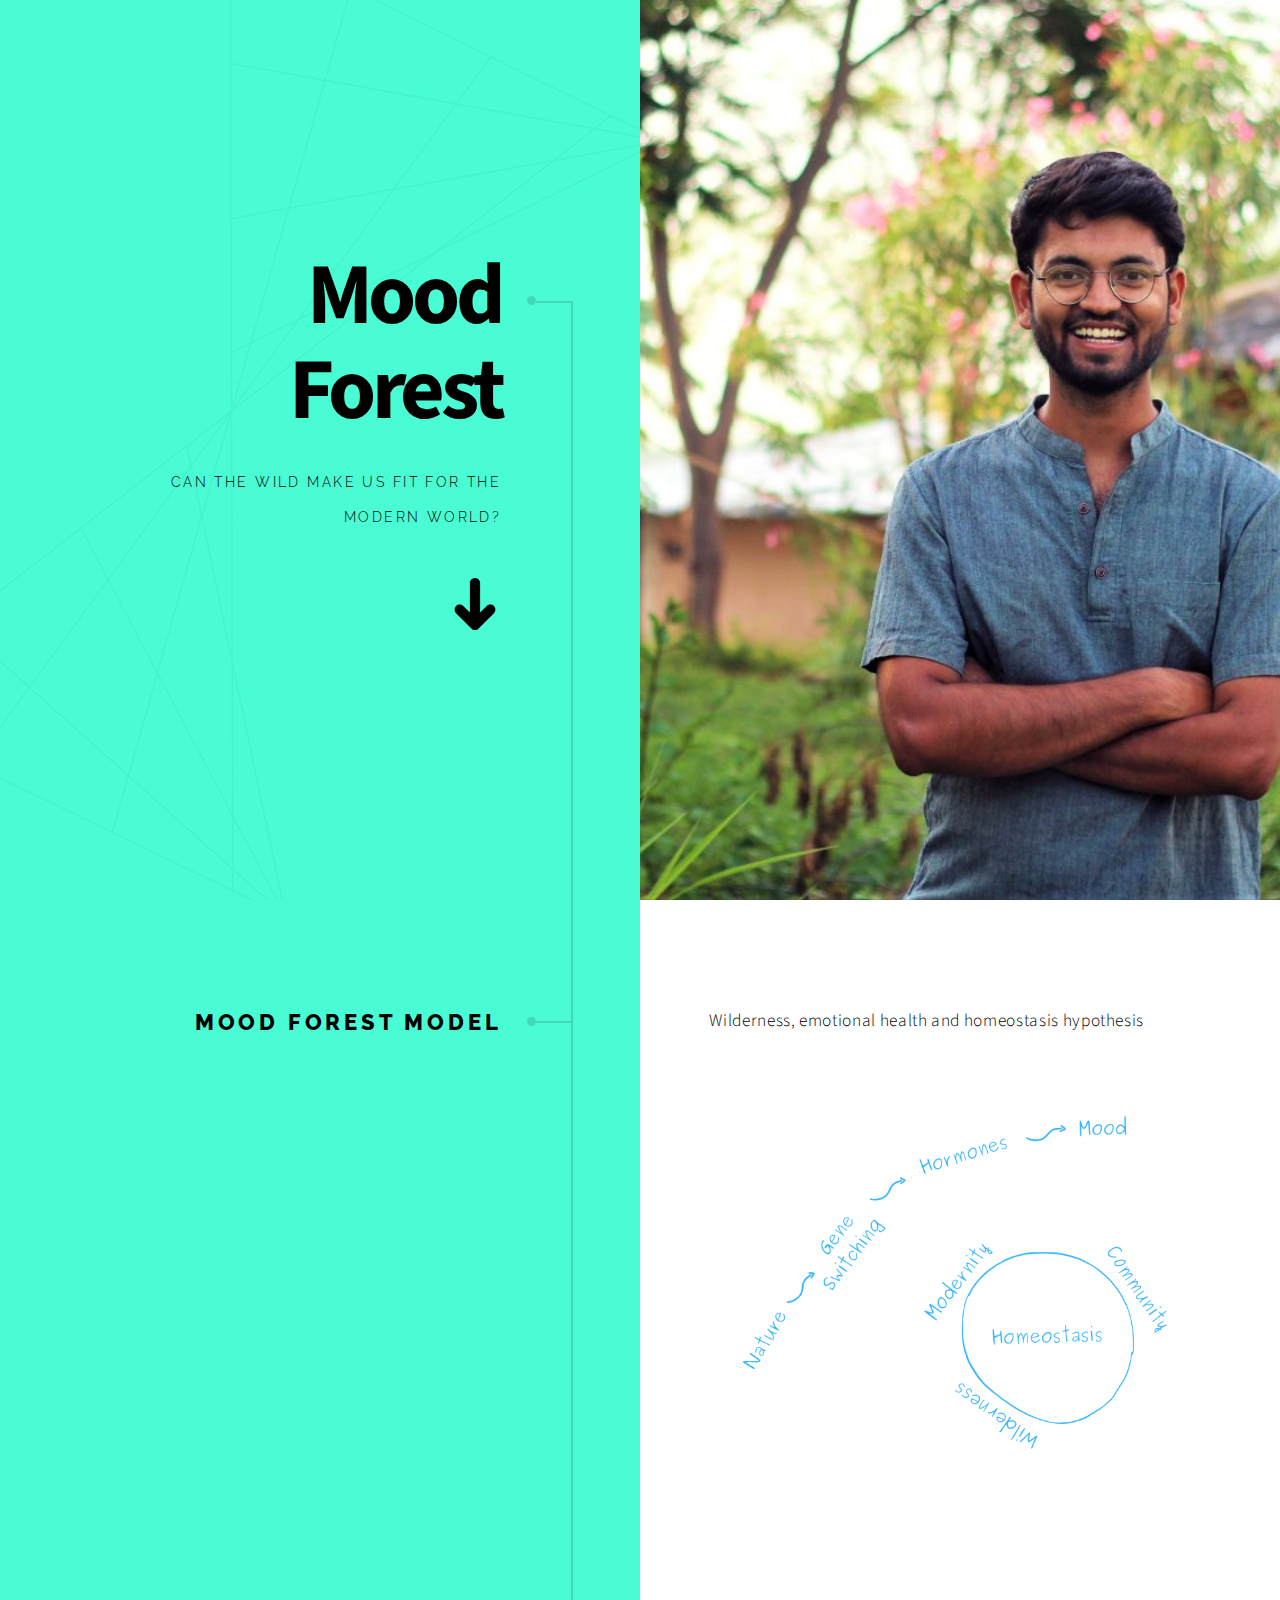
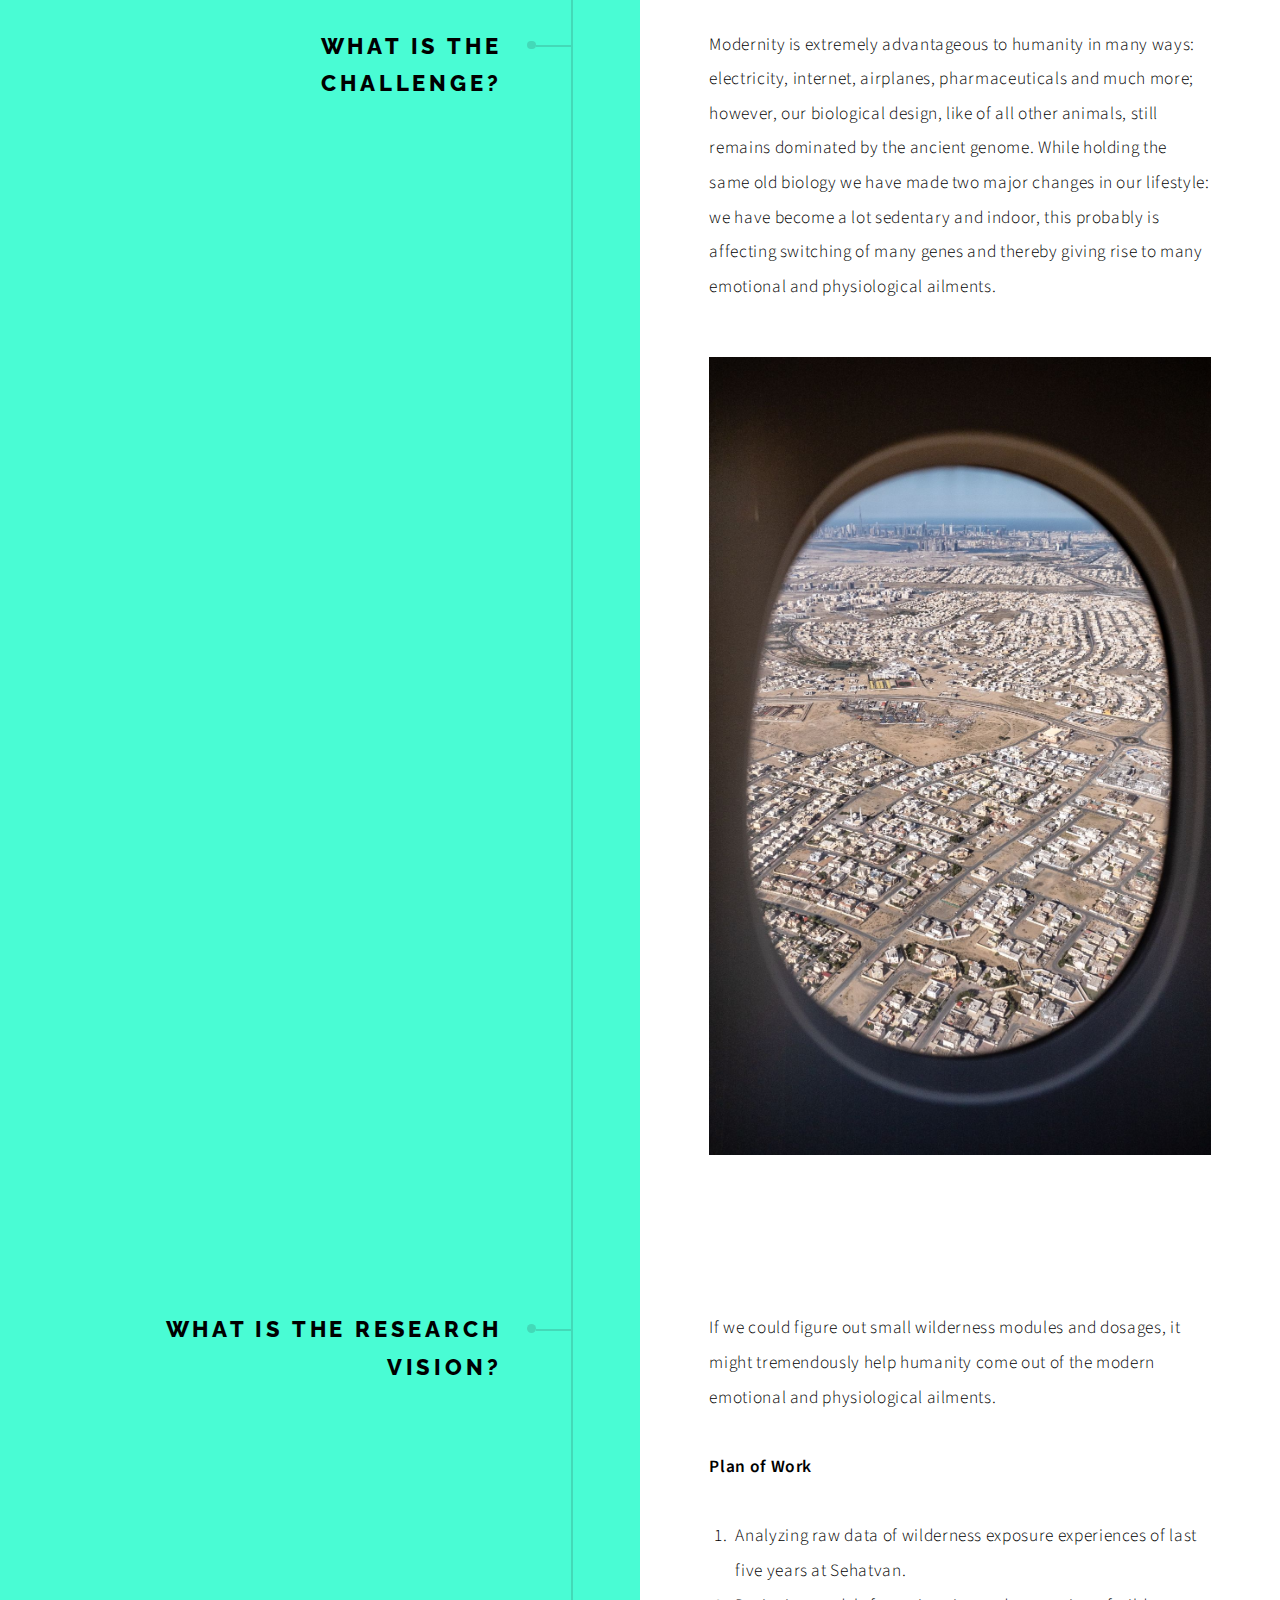
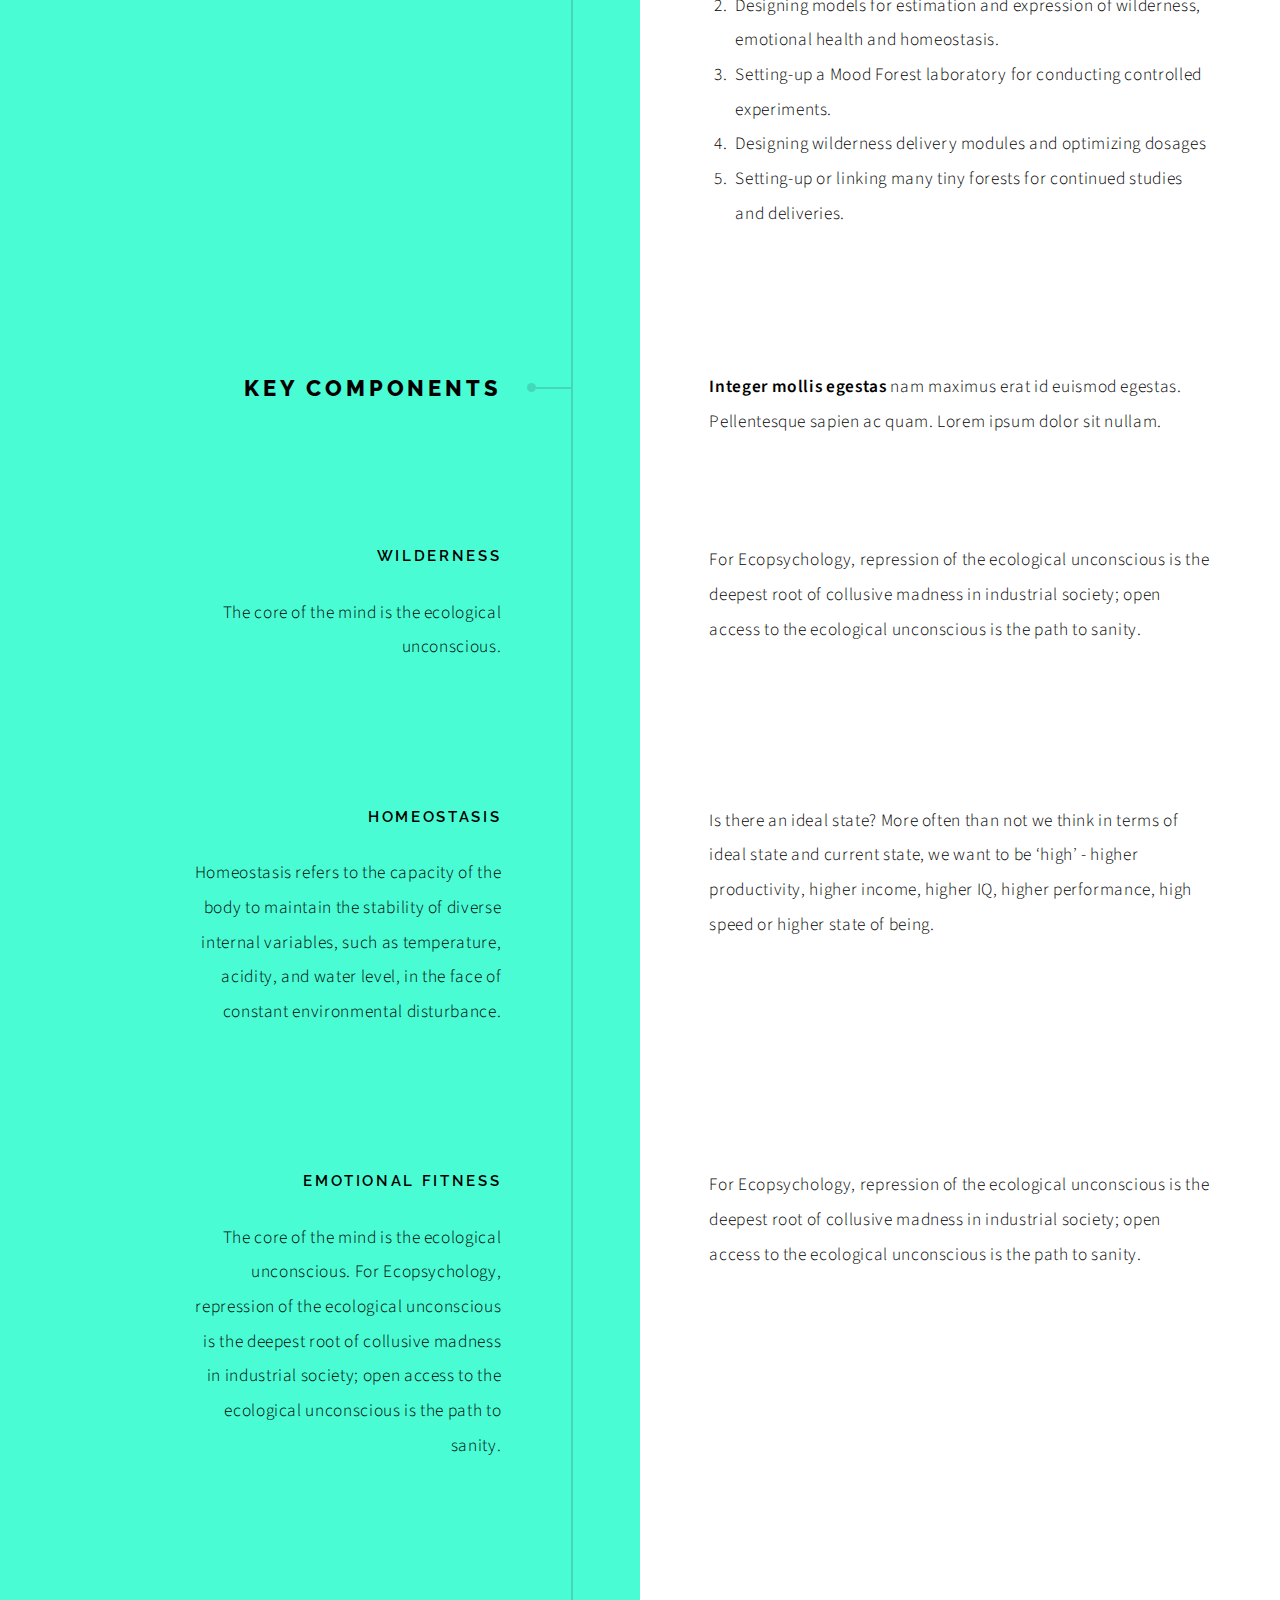
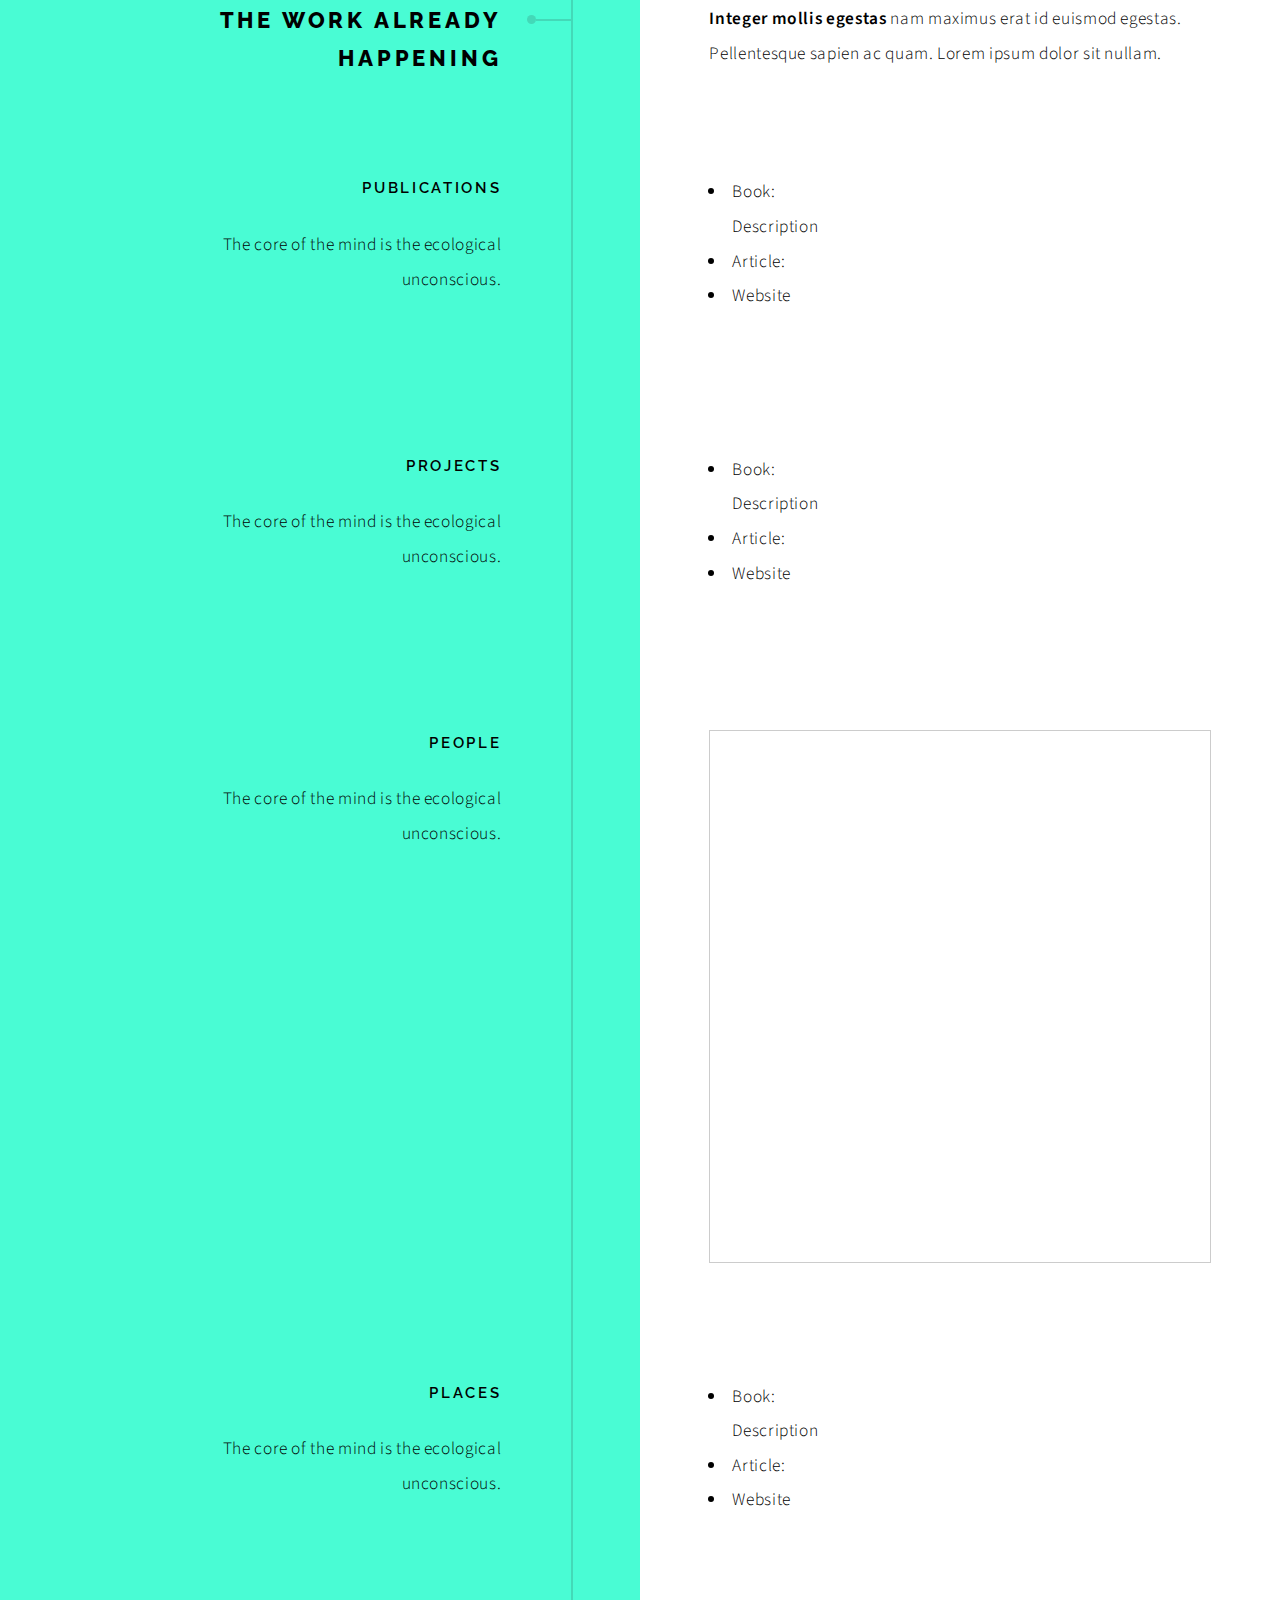
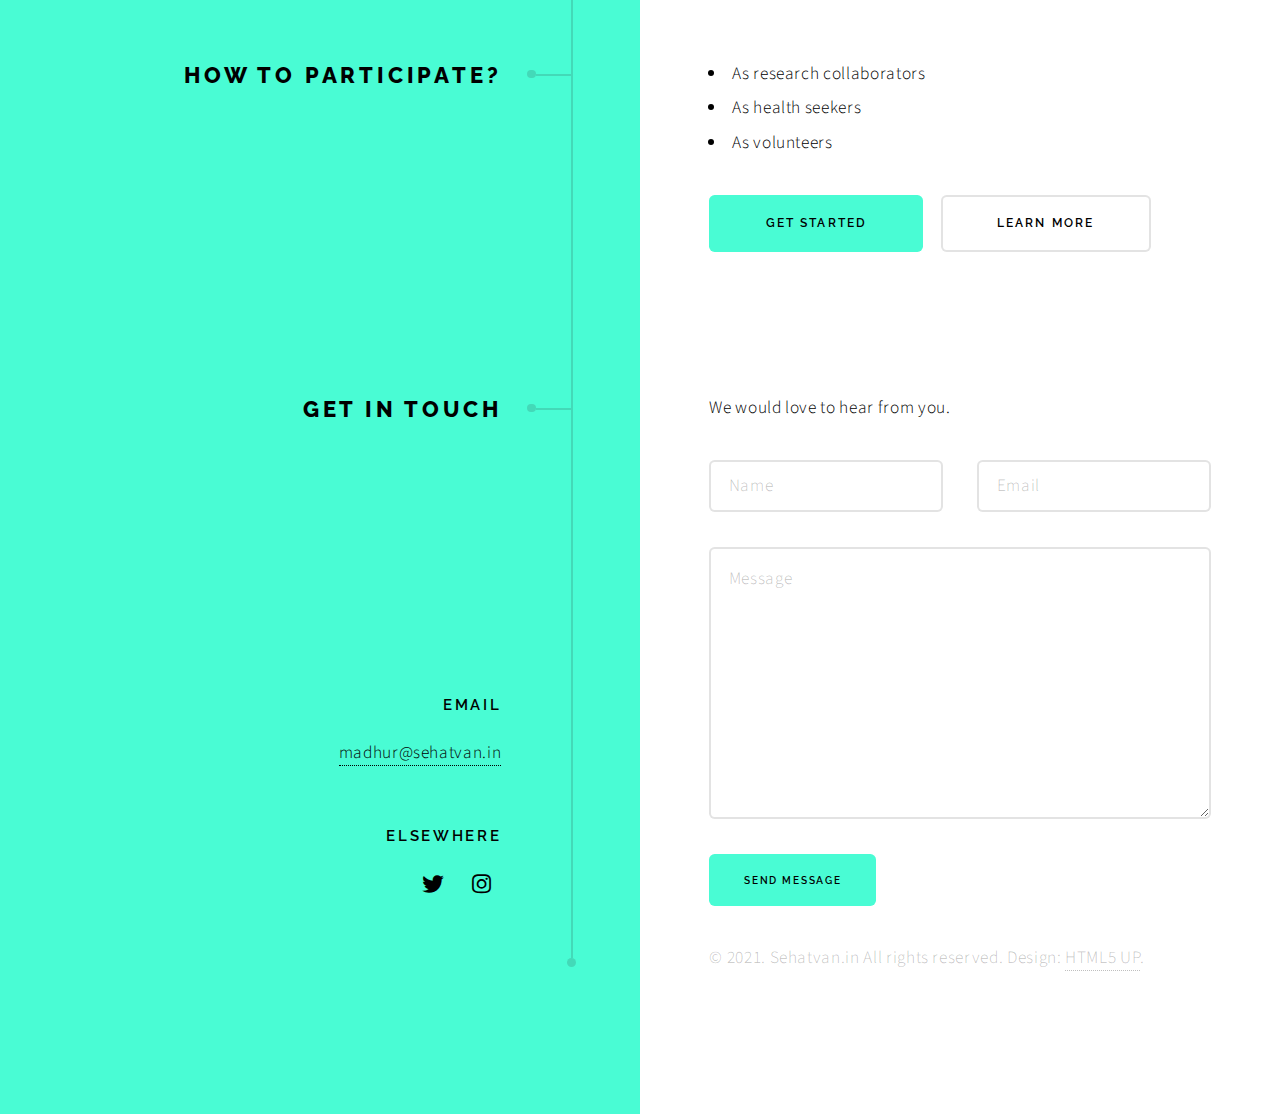
==== commit 6899342b: "airtable" ====
--- a/index.html
+++ b/index.html
@@ -210,14 +210,7 @@
 								<p>The core of the mind is the ecological unconscious. </p>
 							</header>
 							<div class="content">
-								<ul>
-									<li>Book: 
-										<br> Description
-									</li>
-									<li>Article: </li>
-									<li>Website</li>
-
-								</ul>
+								<iframe width="100%" height="533" style="background: transparent; border: 1px solid #ccc;" class="airtable-embed" src="https://airtable.com/embed/shrX4l2j2G8YBcf85?backgroundColor=gray&amp;viewControls=on" frameborder="0" onmousewheel=""></iframe>
 					
 								<!--div class="gallery">
 									<a href="images/gallery/fulls/01.jpg" class="landscape"><img src="images/gallery/thumbs/01.jpg" alt="" /></a>
@@ -231,7 +224,7 @@
 							<!-- Section -->
 							<section>
 								<header>
-									<h3>Projects</h3>
+									<h3>Places</h3>
 									<p>The core of the mind is the ecological unconscious. </p>
 								</header>
 								<div class="content">
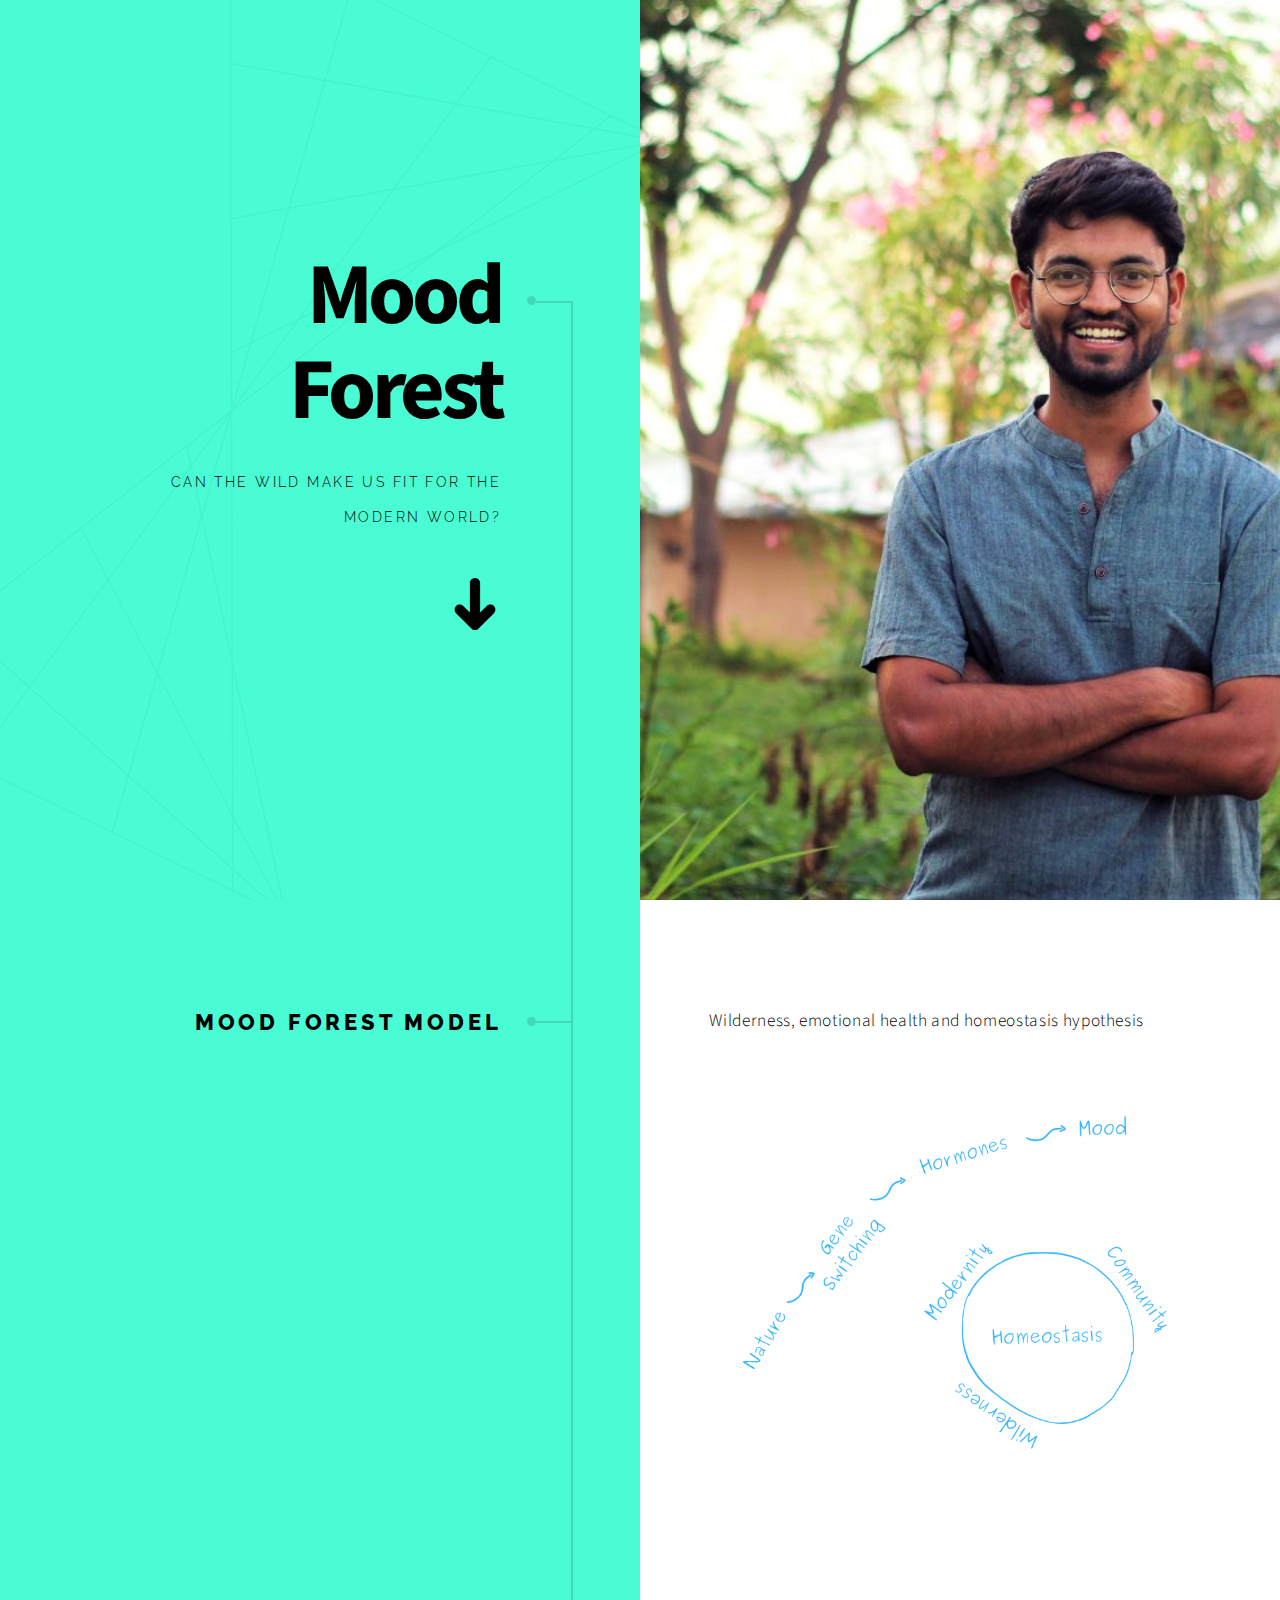
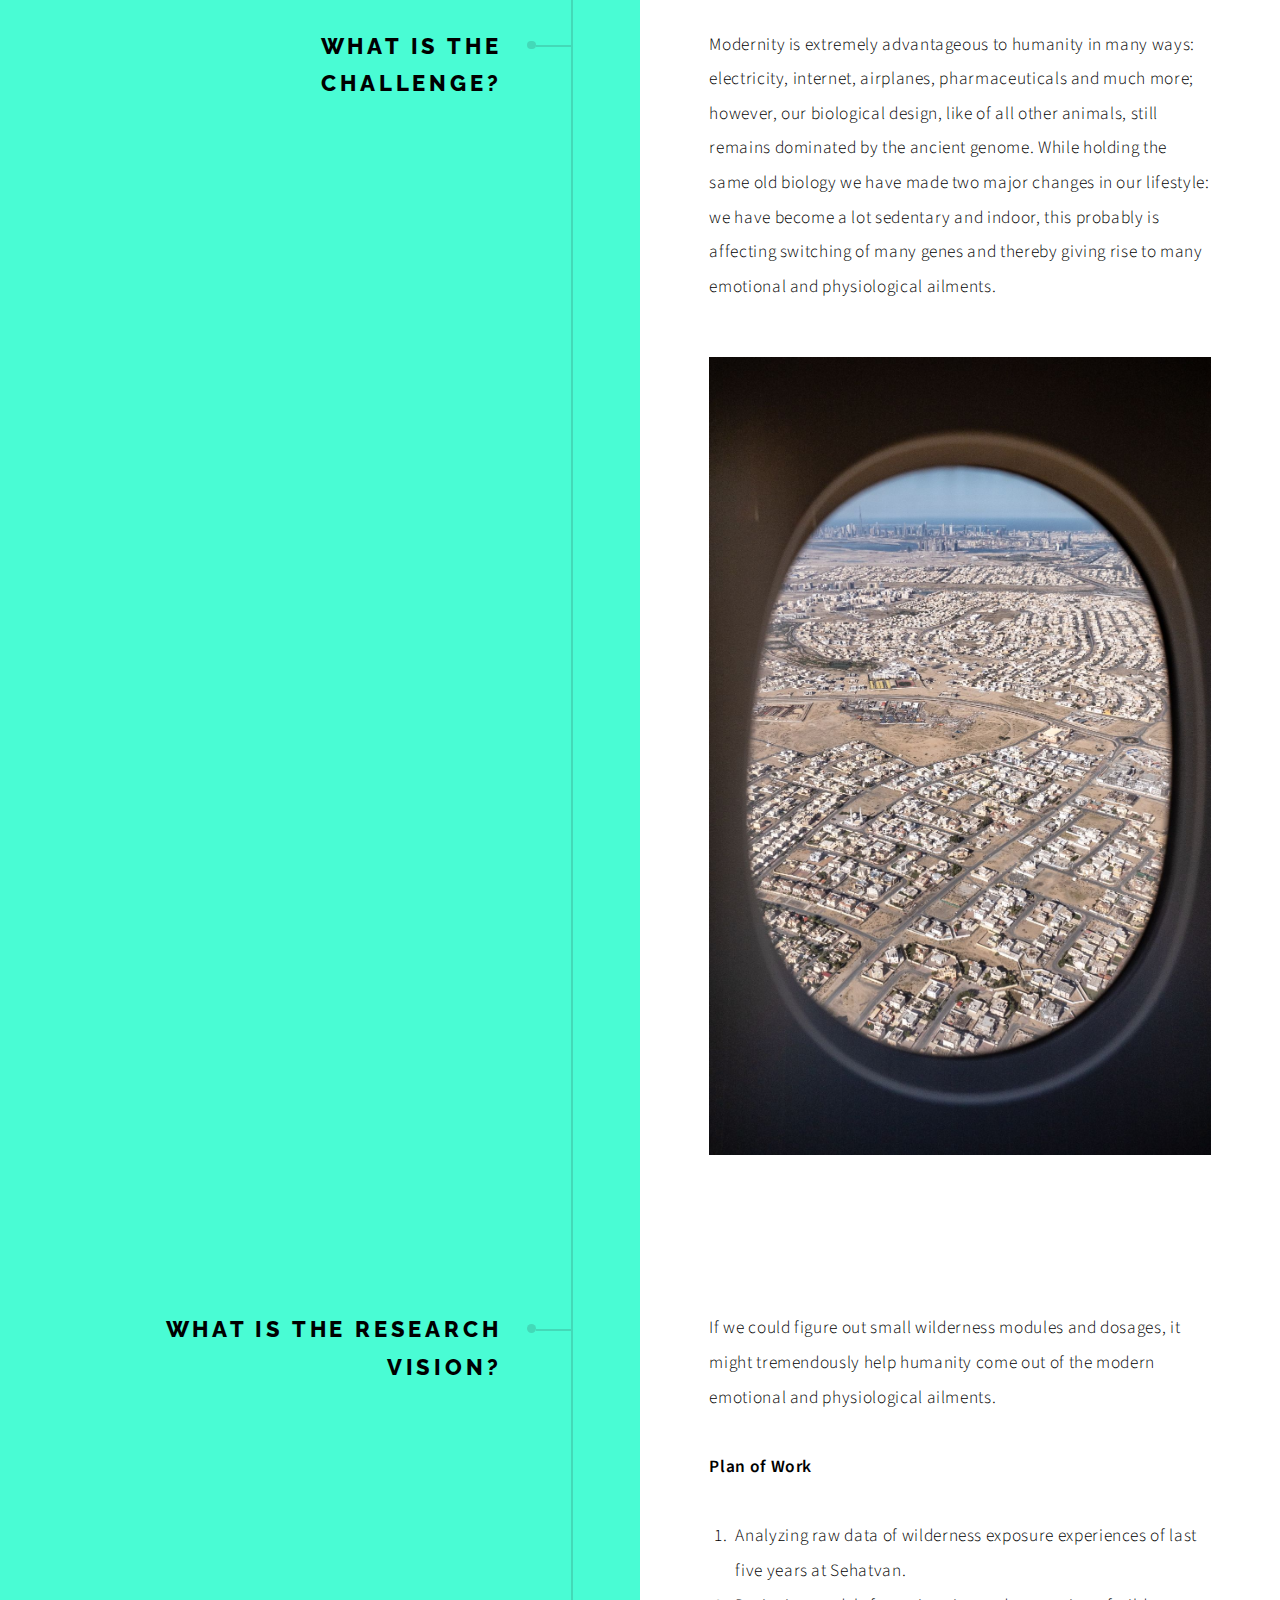
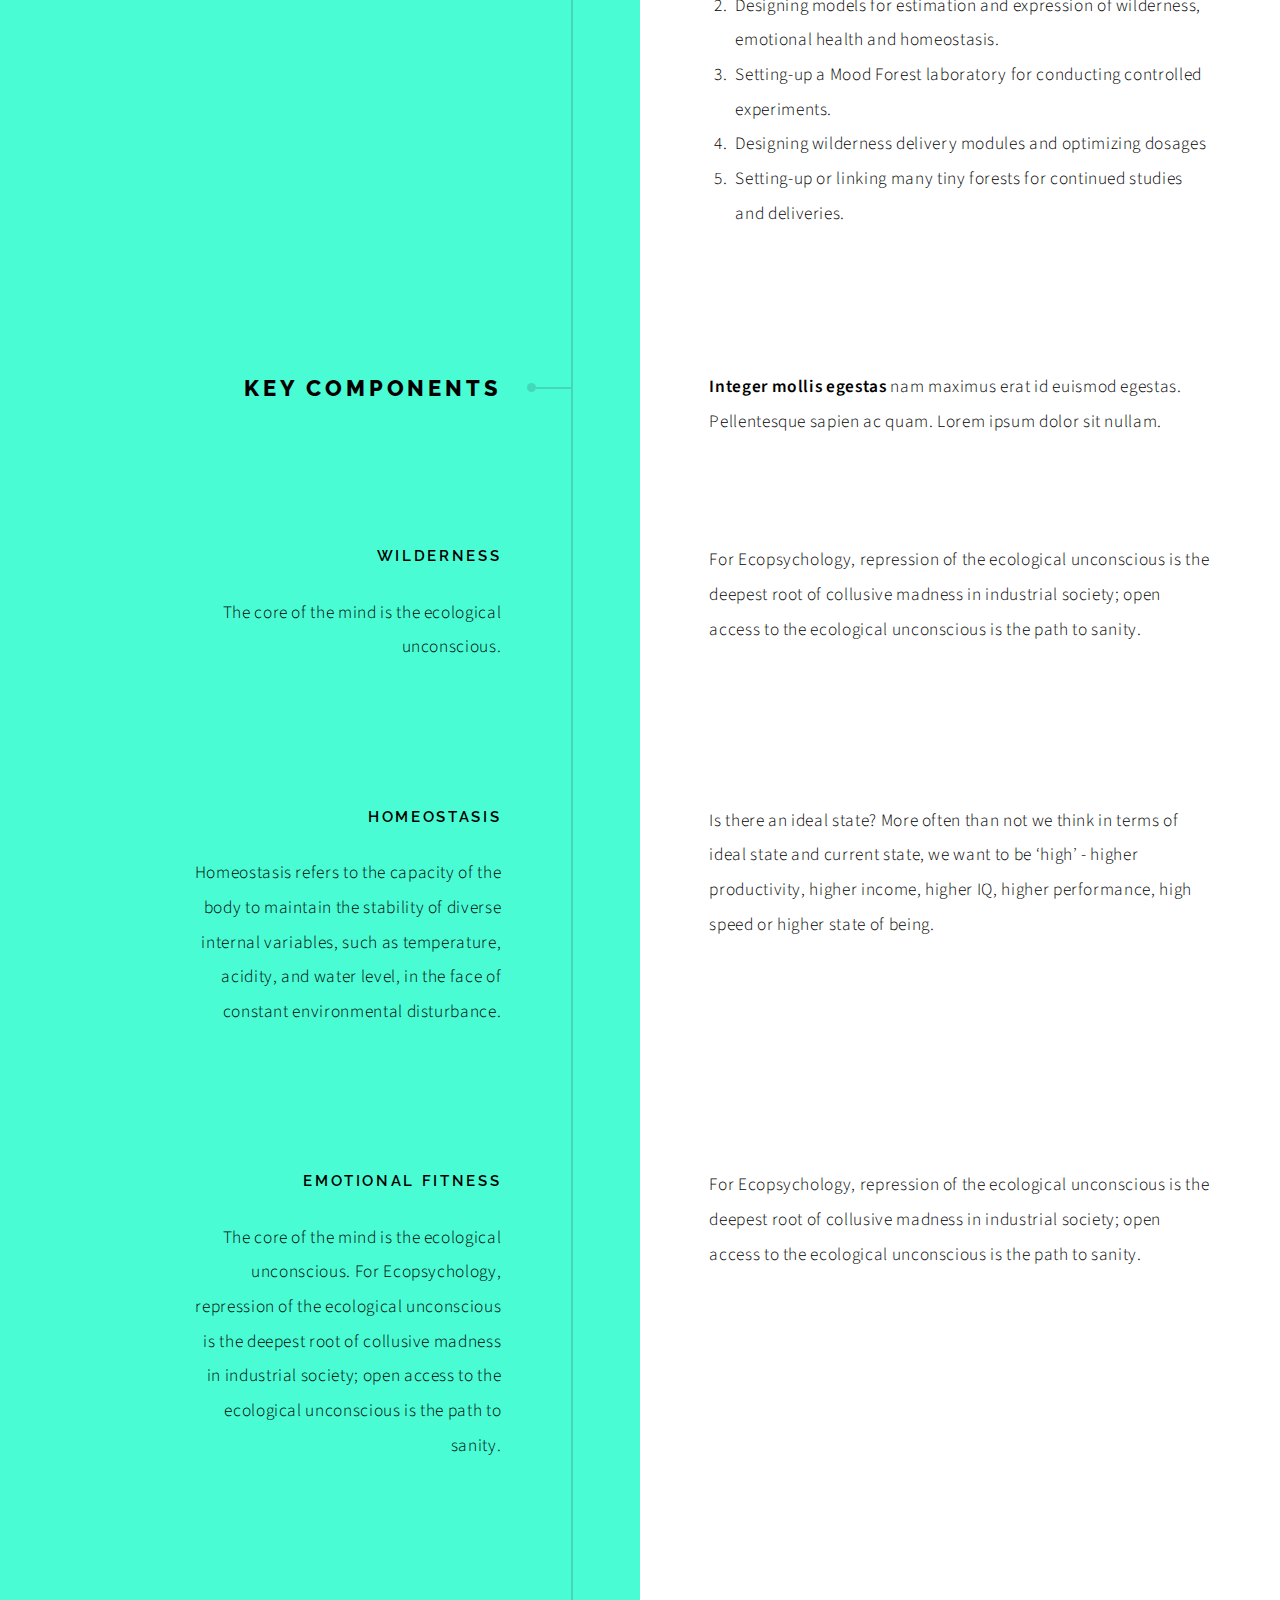
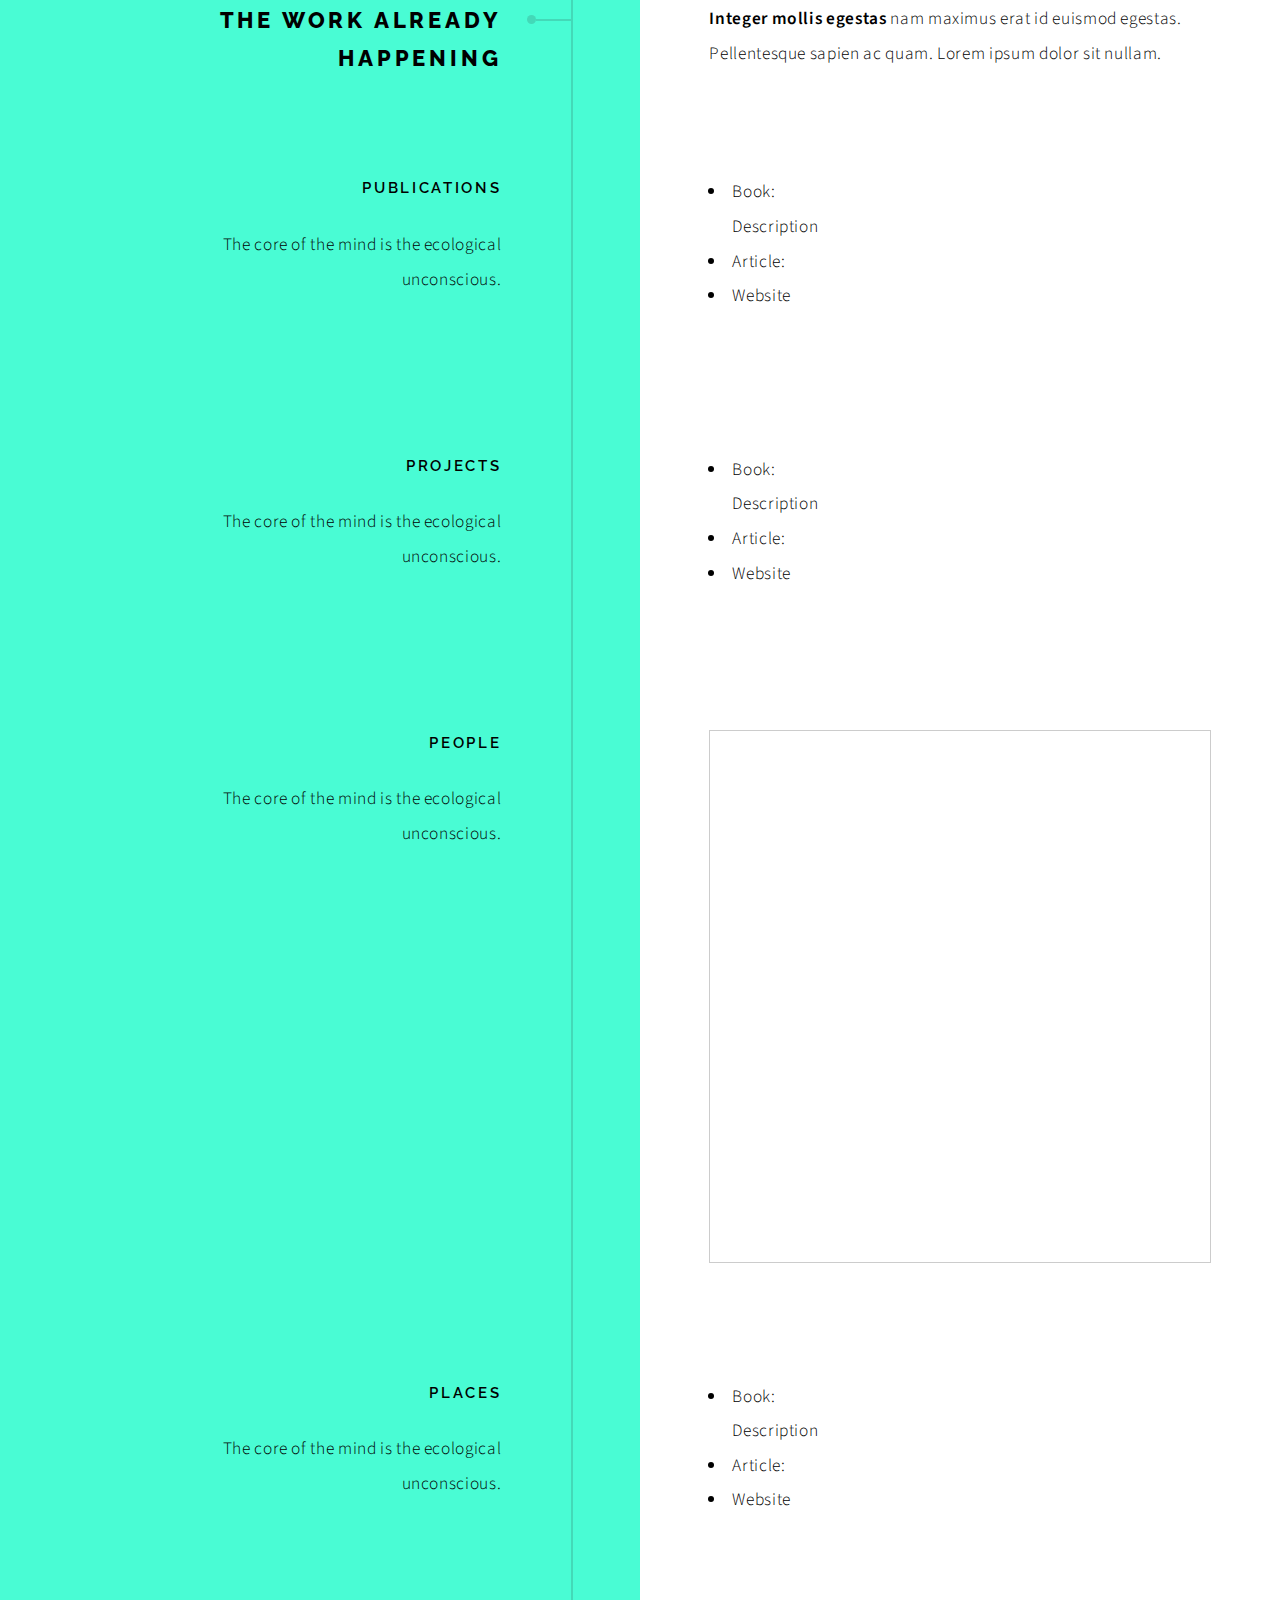
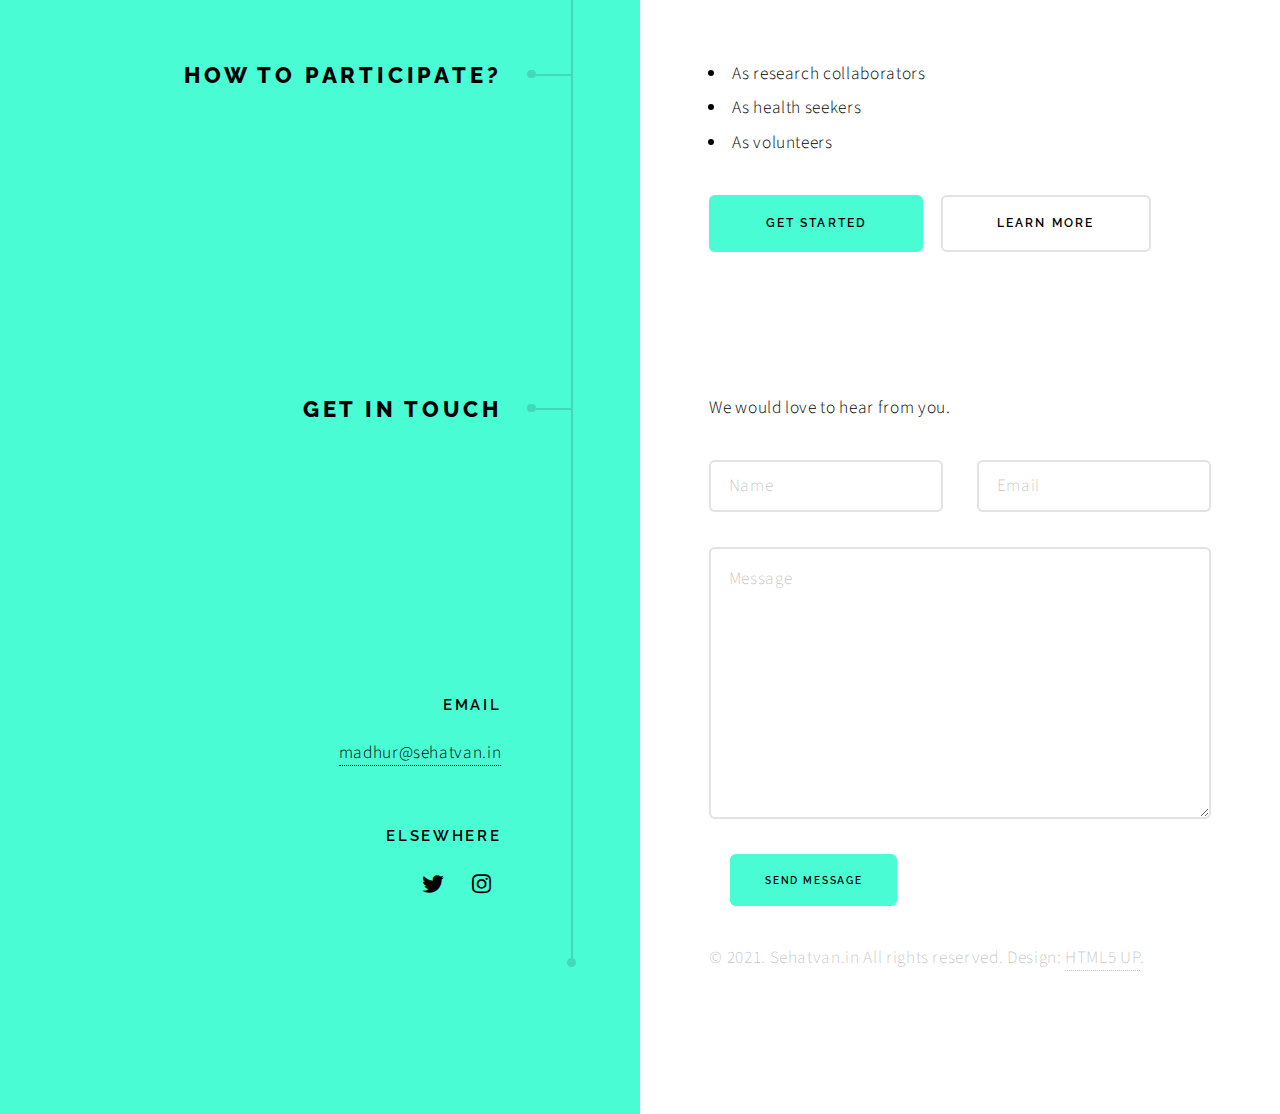
==== commit 2671fc6b: "form" ====
--- a/index.html
+++ b/index.html
@@ -557,6 +557,7 @@
 									</div>
 								</div>
 								<ul class="actions">
+									<li><div data-netlify-recaptcha="true"> </div></li>
 									<li><input type="submit" value="Send Message" class="button primary" /></li>
 								</ul>
 							</form>
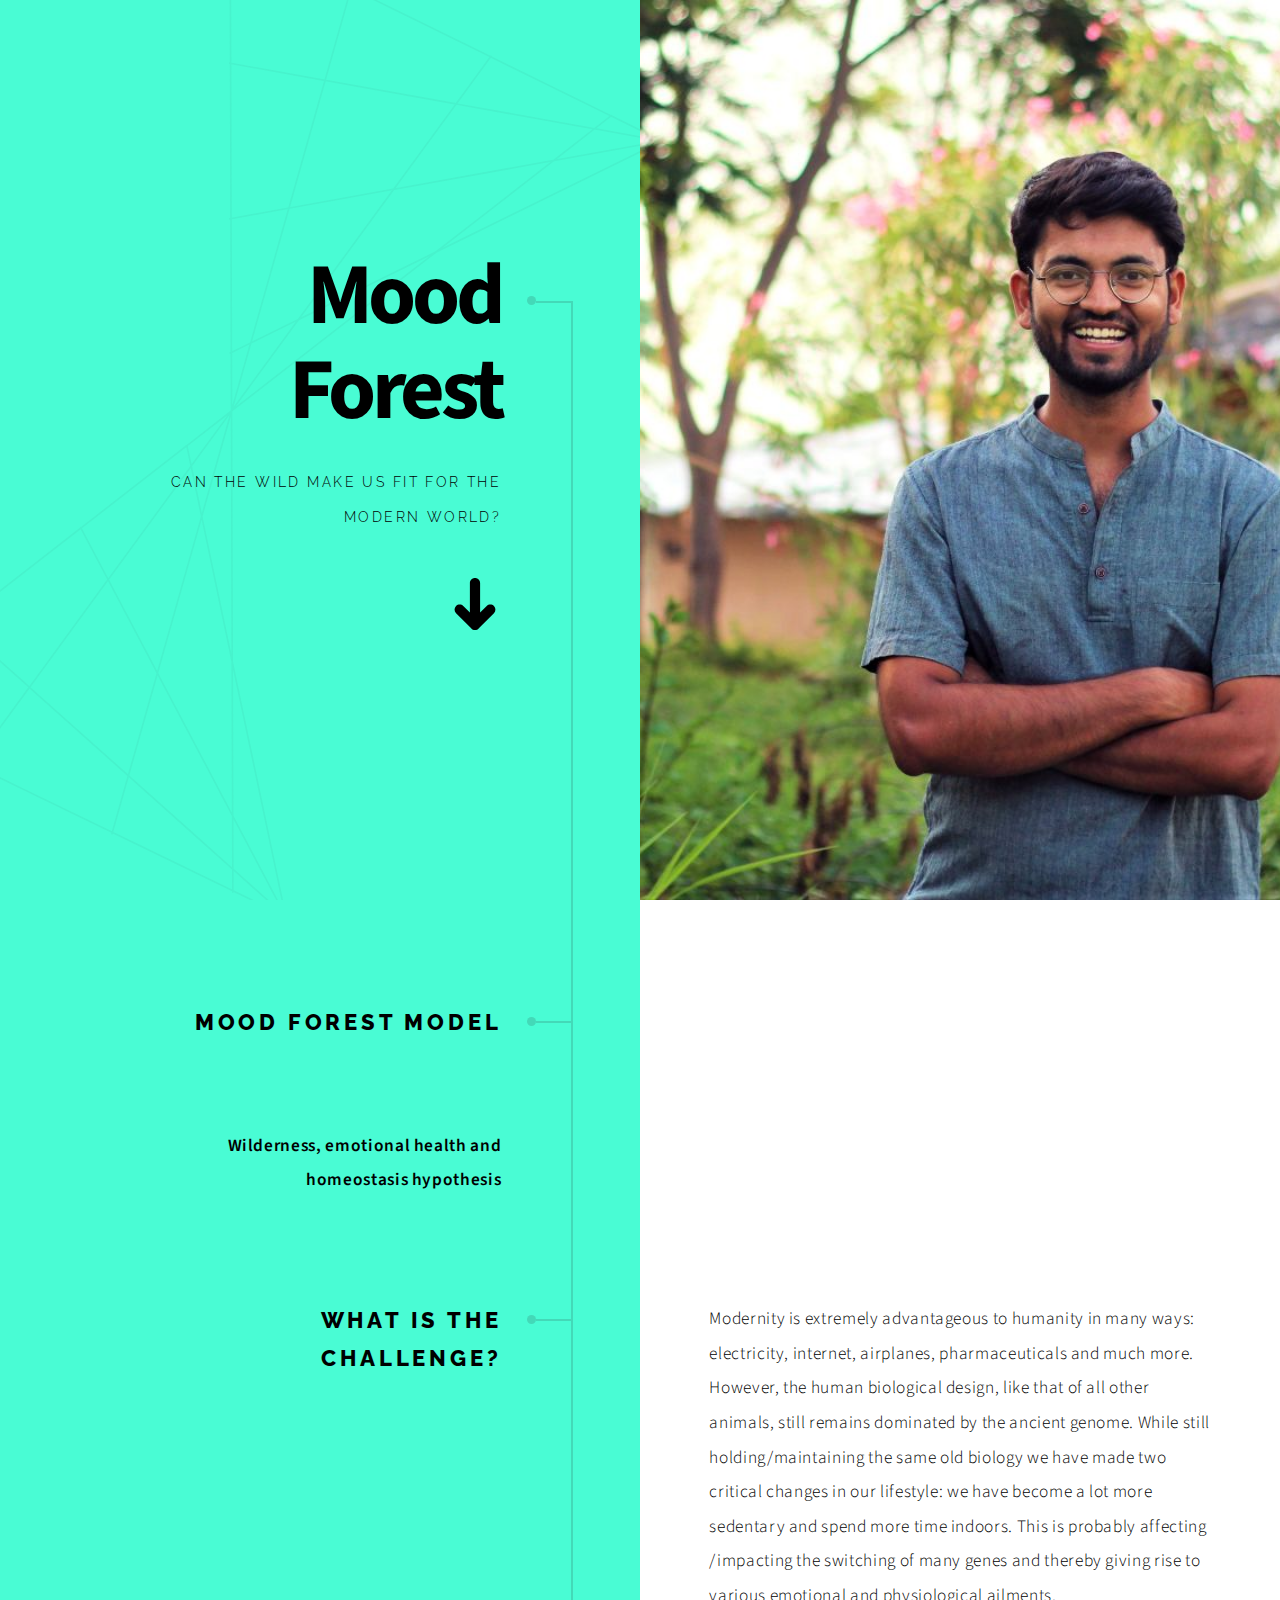
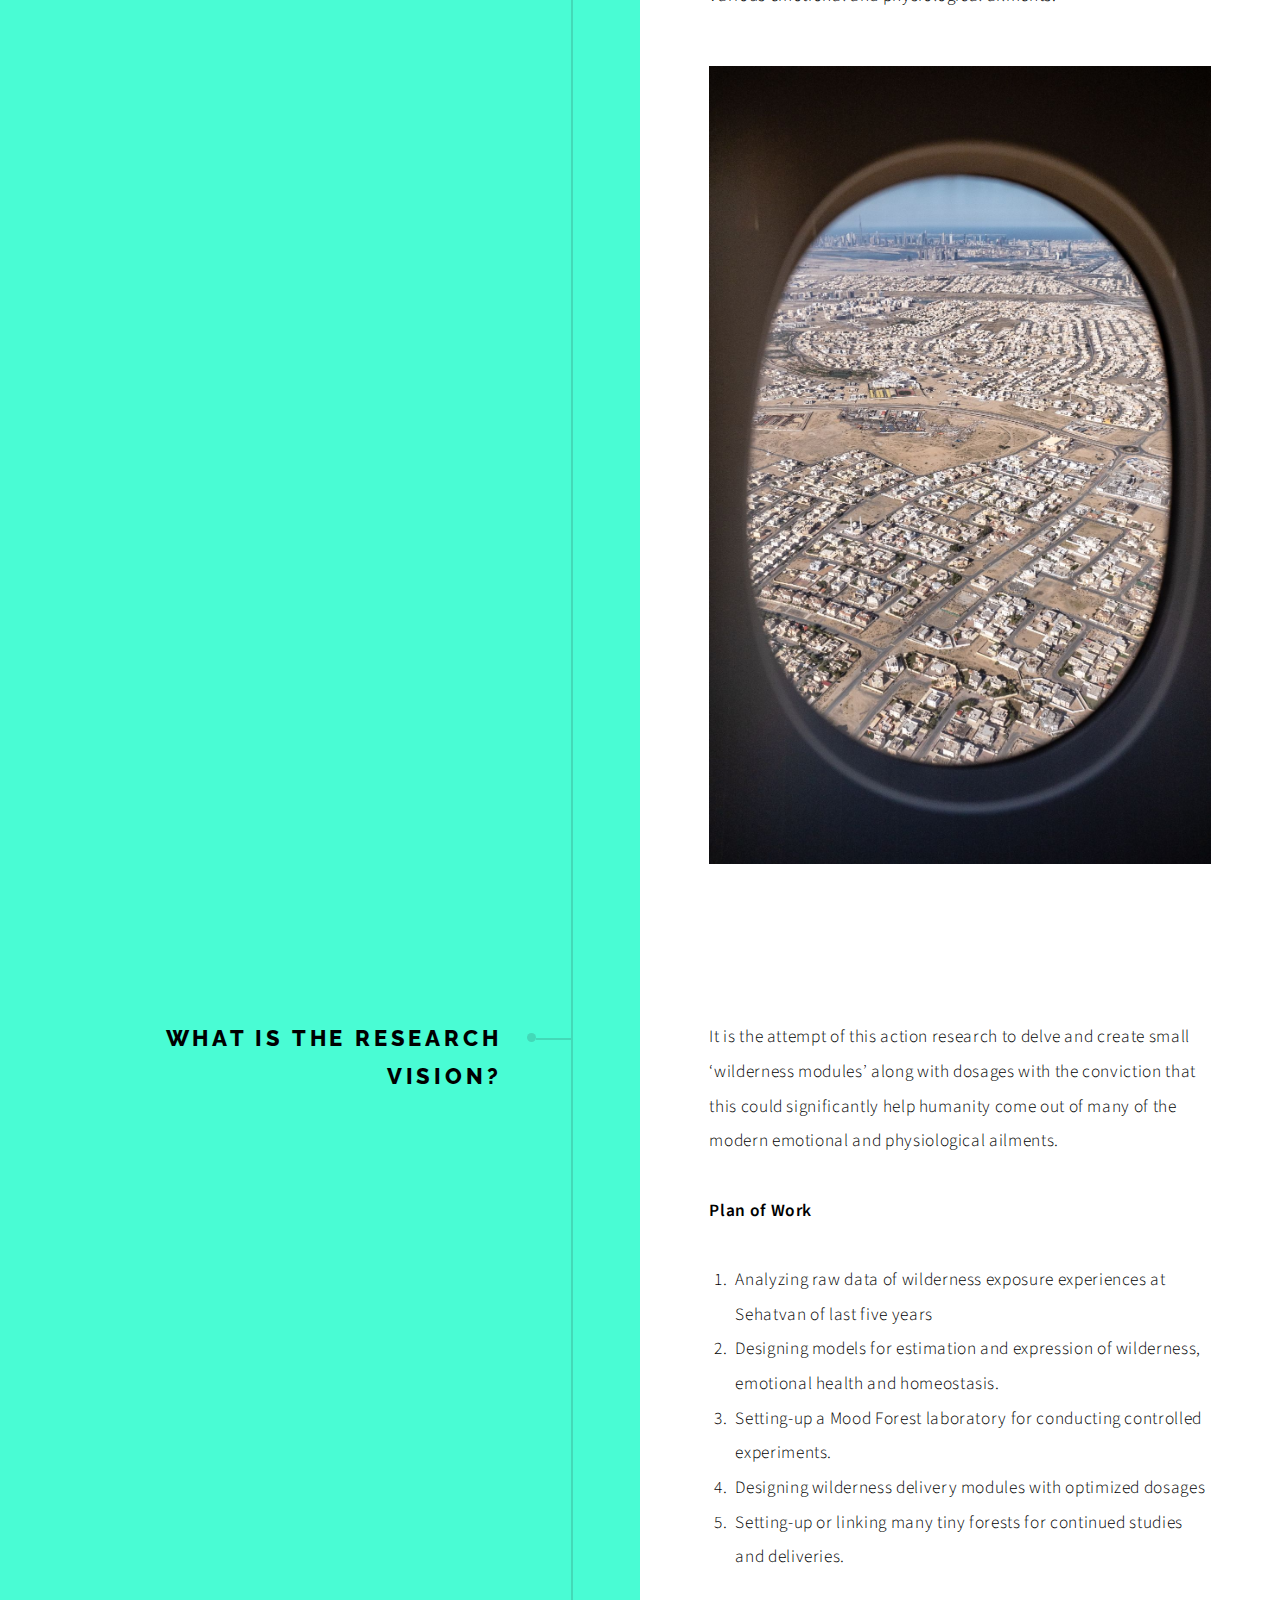
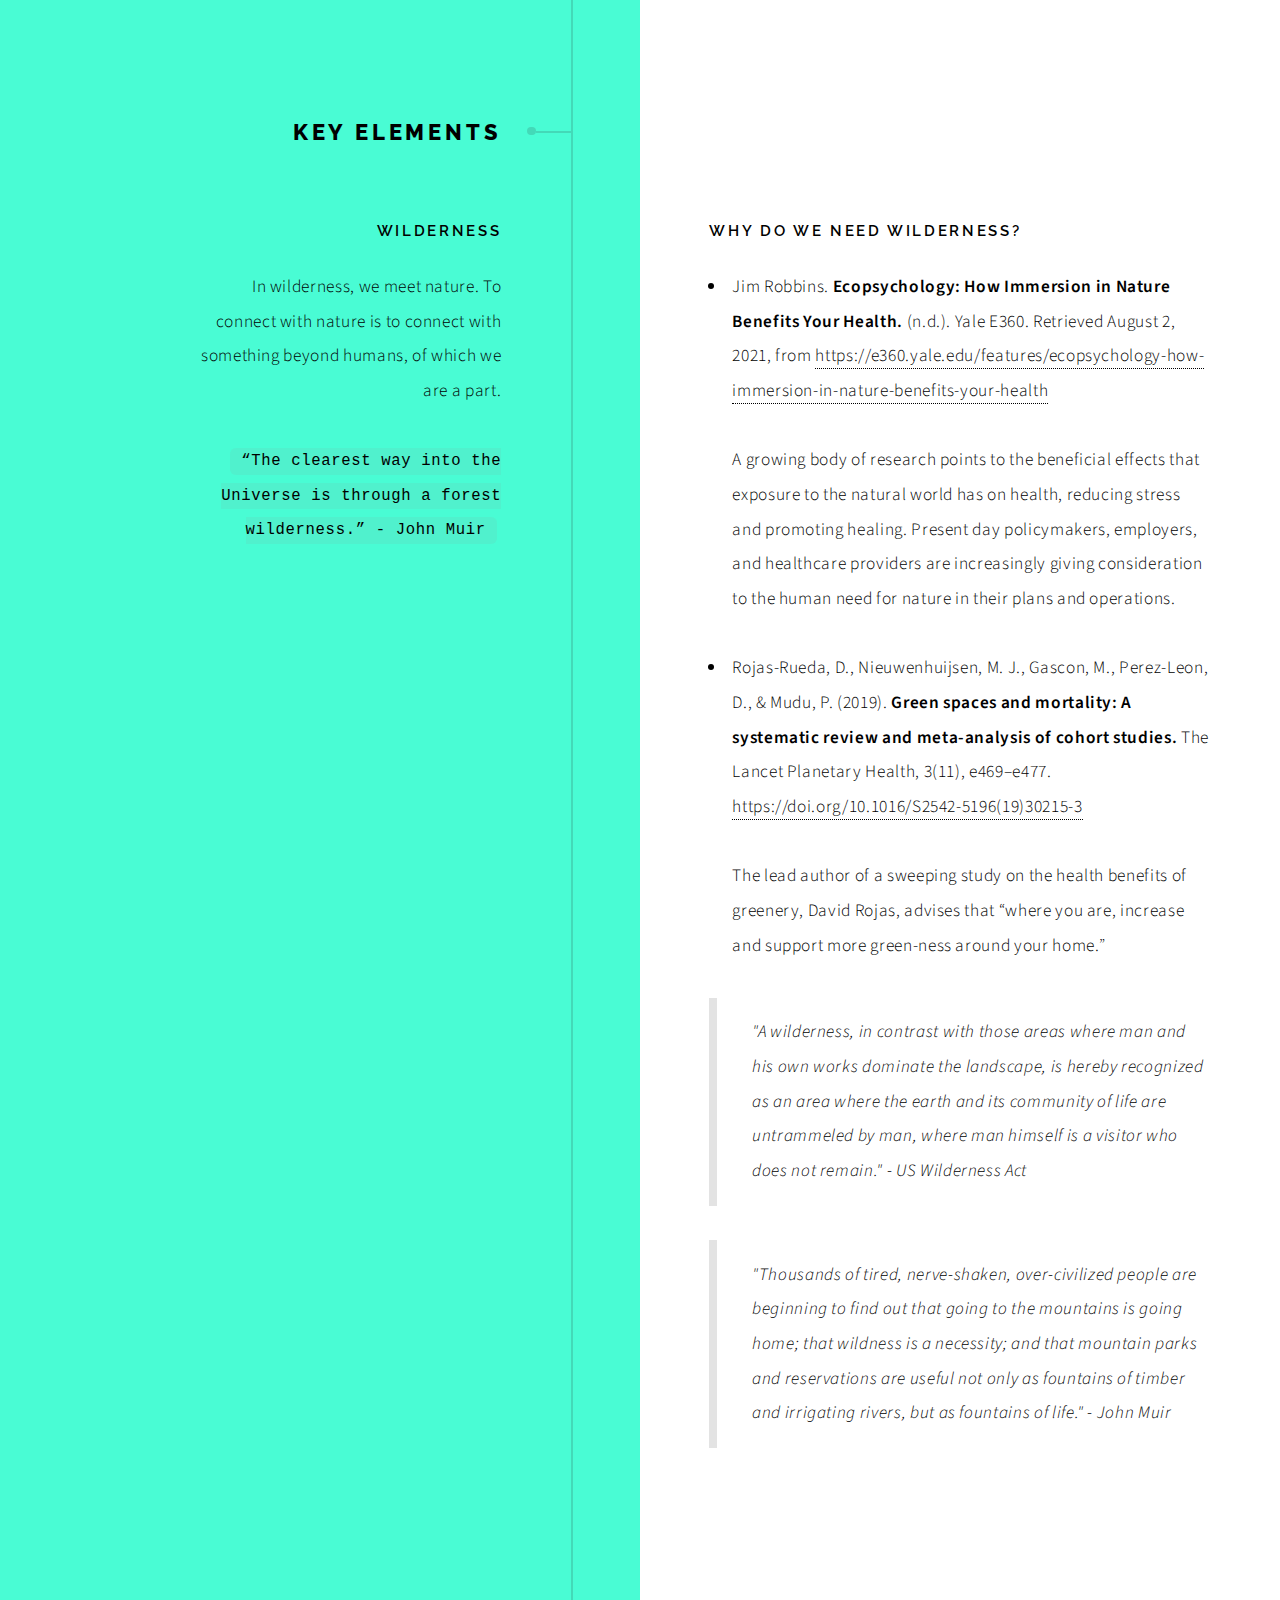
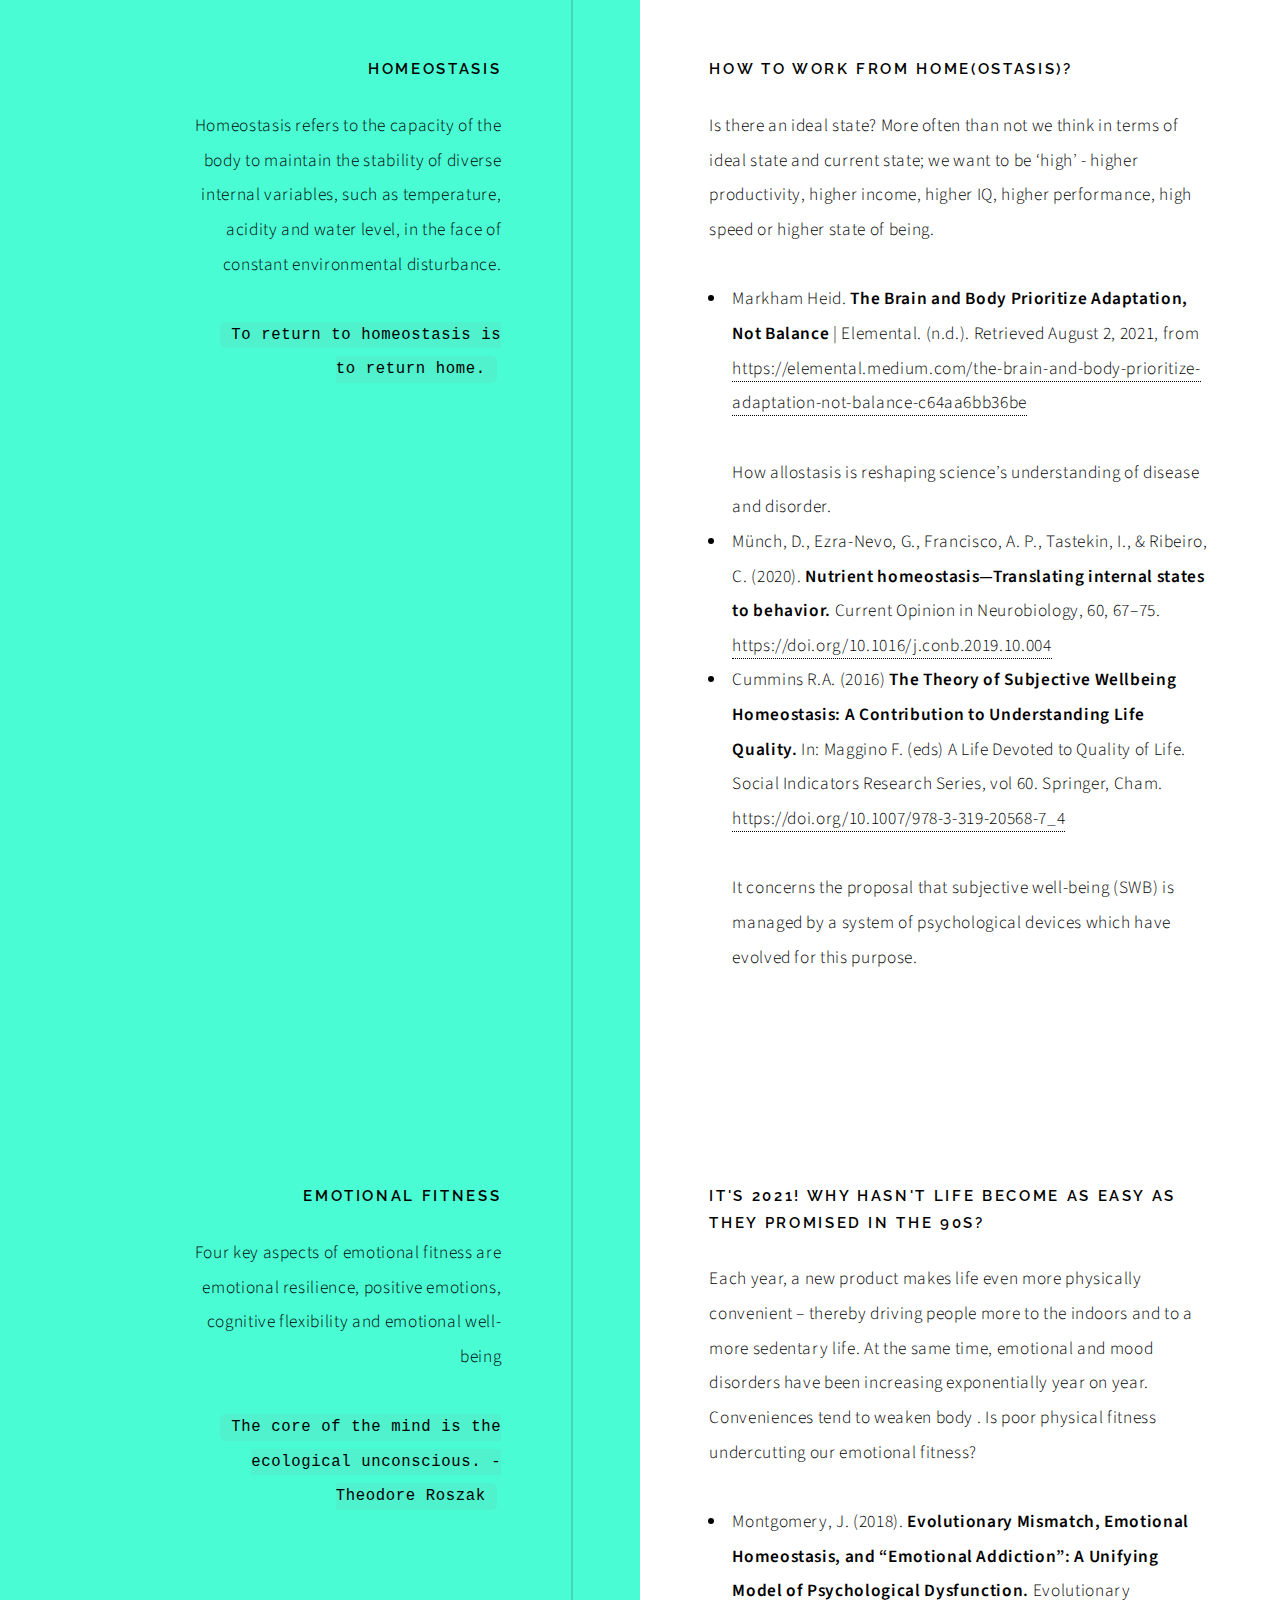
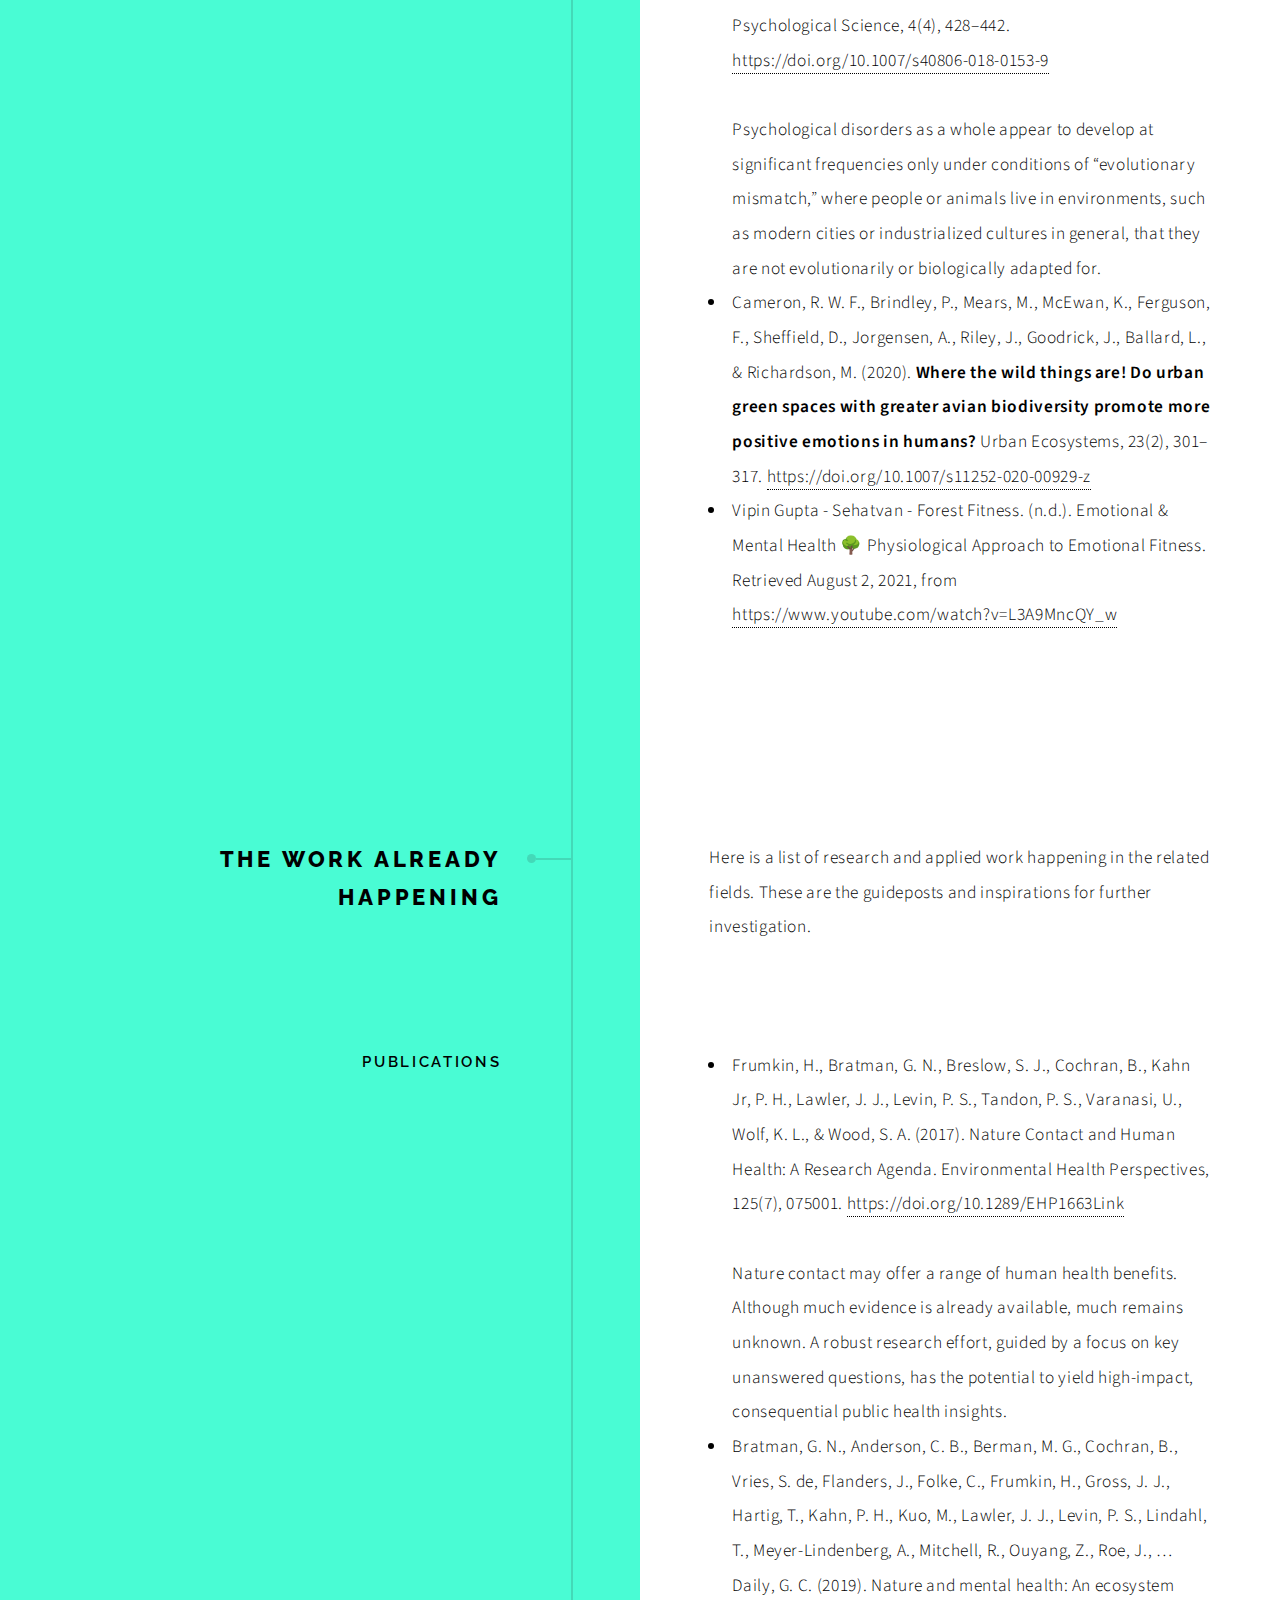
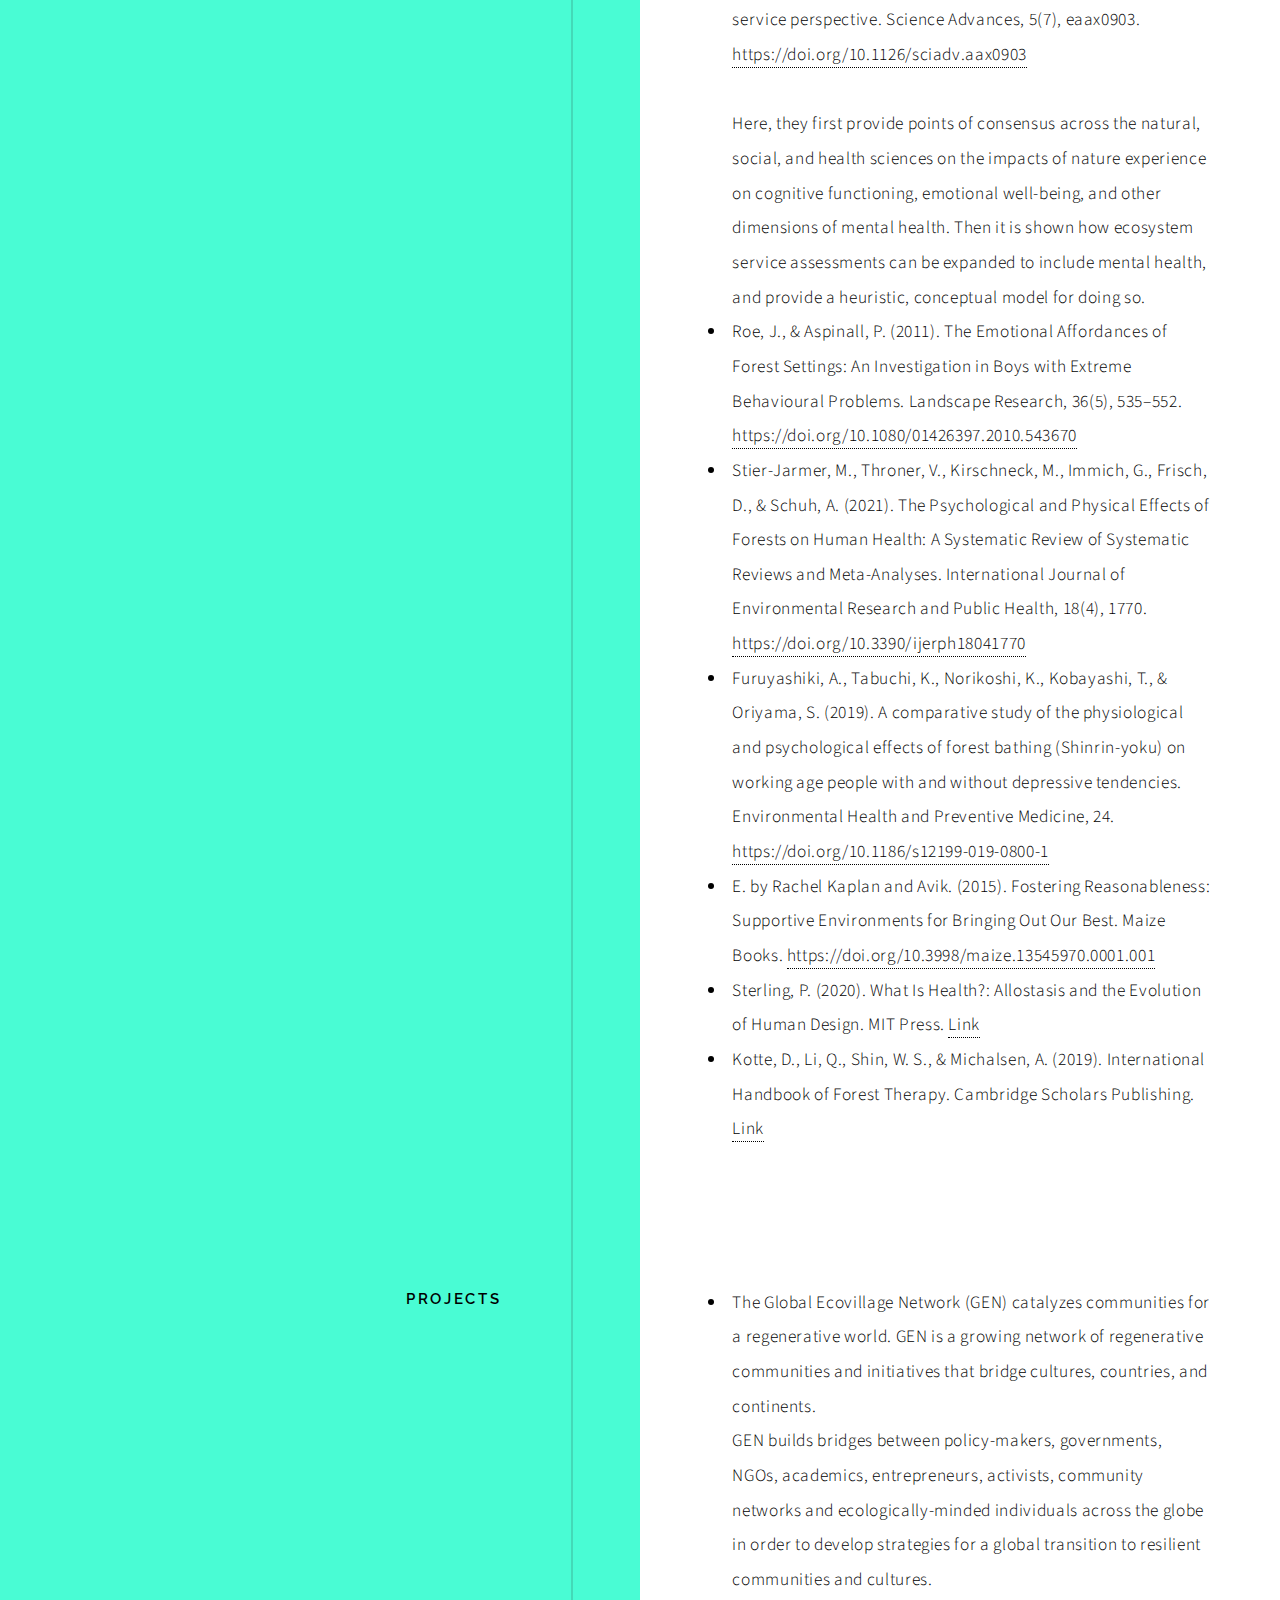
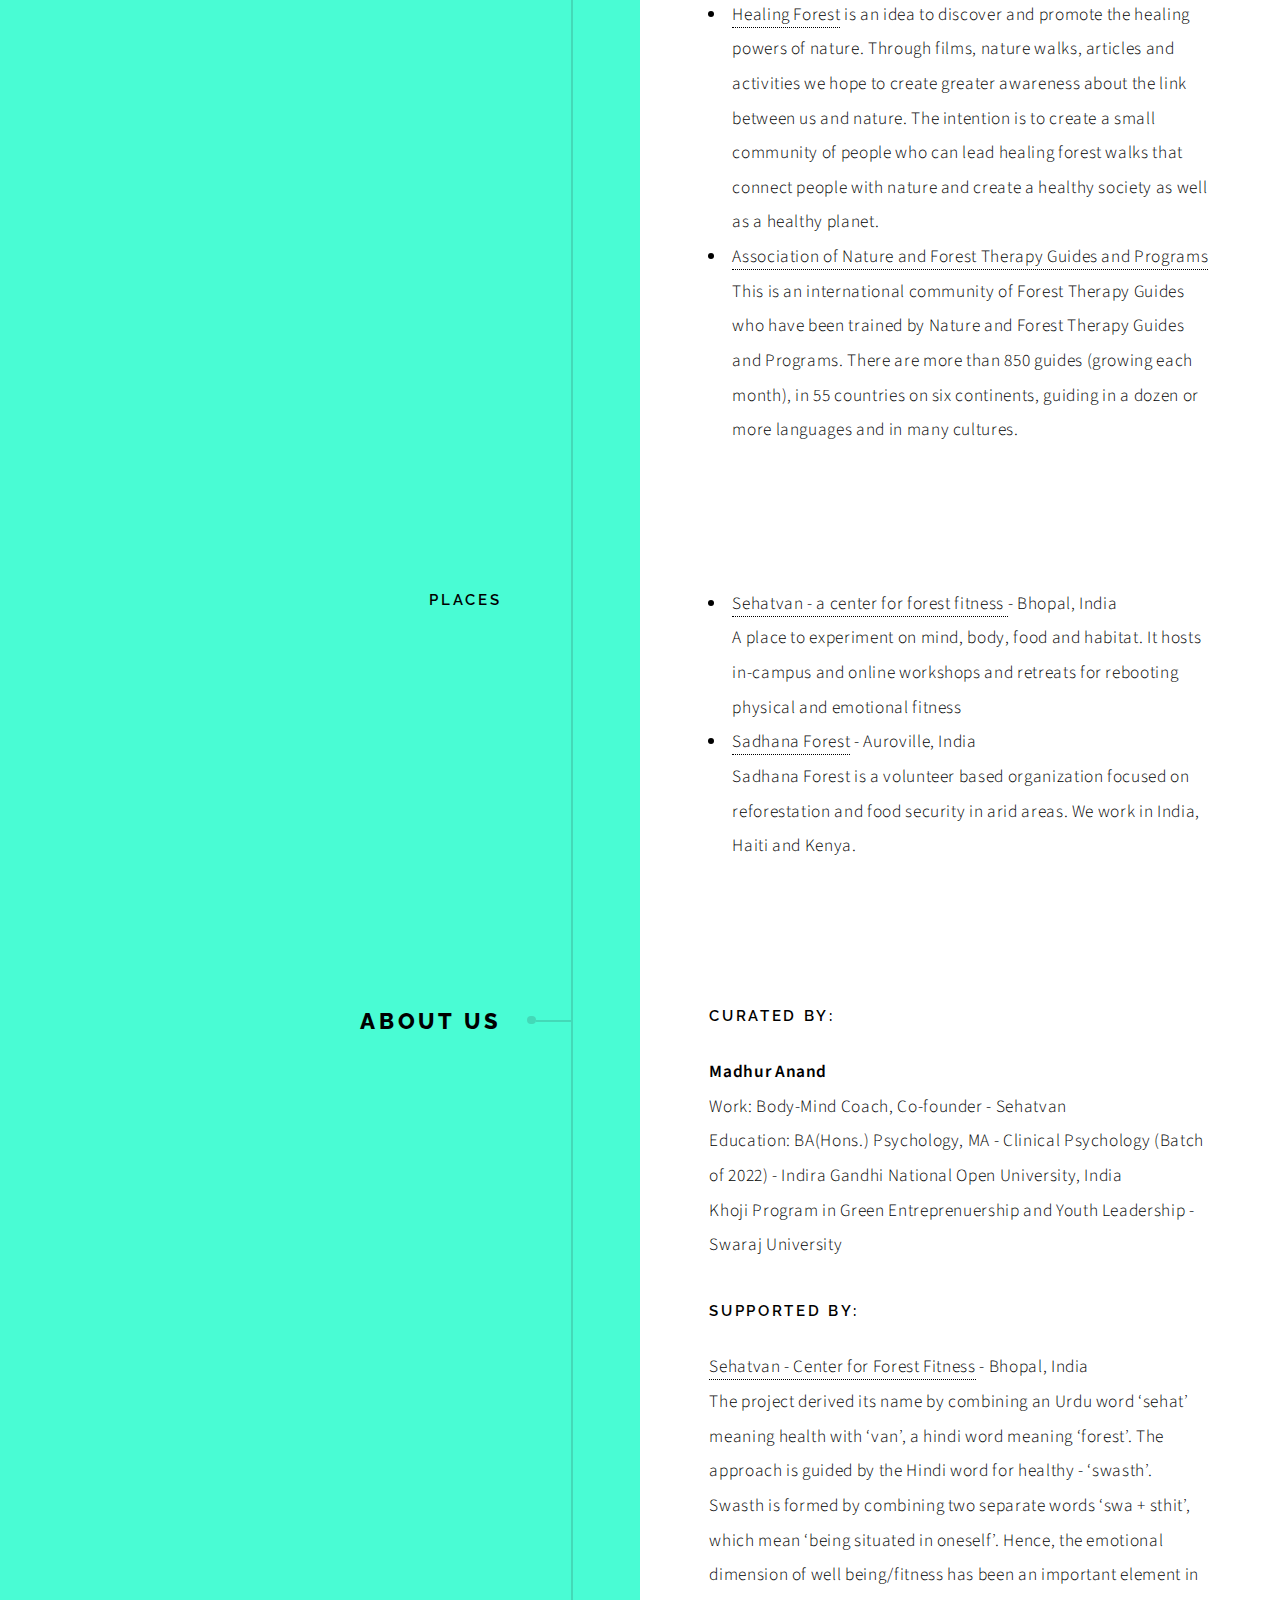
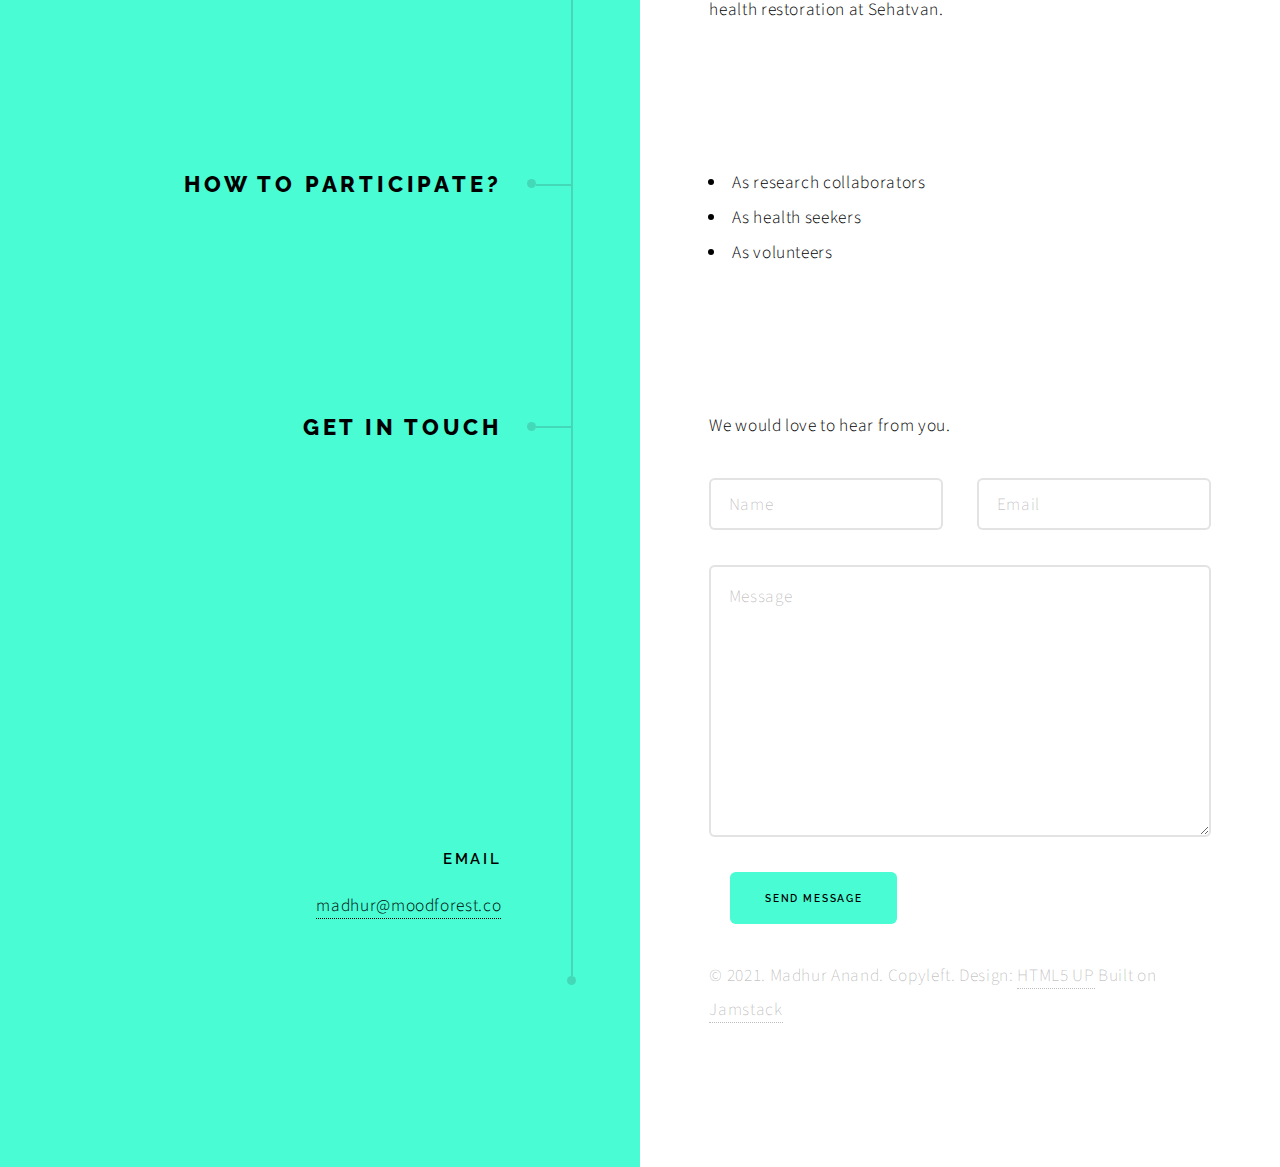
==== commit 6564c212: "update quote" ====
--- a/index.html
+++ b/index.html
@@ -1,9 +1,5 @@
 <!DOCTYPE HTML>
-<!--
-	Paradigm Shift by HTML5 UP
-	html5up.net | @ajlkn
-	Free for personal and commercial use under the CCA 3.0 license (html5up.net/license)
--->
+
 <html>
 	<head>
 		<title>Mood Forest</title>
@@ -37,10 +33,11 @@
 					<section id="first">
 						<header>
 							<h2>Mood Forest Model</h2>
-						</header>
-						<div class="content">
-							<p>Wilderness, emotional health and homeostasis hypothesis</p>
-							<span class="image main"><img src="images/Hypothesis.png" alt="" /></span>
+							<strong>Wilderness, emotional health and homeostasis hypothesis</strong>
+						</header>
+						<div class="content">
+							
+							<span class="image main"><img src="images/mfm.jpg" alt="" /></span>
 						</div>
 					</section>
 
@@ -50,7 +47,7 @@
 							<h2>What is the challenge?</h2>
 						</header>
 						<div class="content">
-							<p>Modernity is extremely advantageous to humanity in many ways: electricity, internet, airplanes, pharmaceuticals and much more; however, our biological design, like of all other animals, still remains dominated by the ancient genome. While holding the same old biology we have made two major changes in our lifestyle: we have become a lot sedentary and indoor, this probably is affecting switching of many genes and thereby giving rise to many emotional and physiological ailments. 
+							<p>Modernity is extremely advantageous to humanity in many ways: electricity, internet, airplanes, pharmaceuticals and much more. However, the human biological design, like that of all other animals, still remains dominated by the ancient genome. While still holding/maintaining the same old biology we have made two critical changes in our lifestyle: we have become a lot more sedentary and spend more time indoors. This is probably  affecting /impacting the switching of many genes and thereby giving rise to various emotional and physiological ailments. 
 								
 							</p>
 							<span class="image main"><img src="images/mod1.jpg" alt="" /></span>
@@ -63,44 +60,67 @@
 							<h2>What is the research vision?</h2>
 						</header>
 						<div class="content">
-							<p> If we could figure out small wilderness modules and dosages, it might tremendously help humanity come out of the modern emotional and physiological ailments.				
+							<p> It is the attempt of this action research to delve and create small ‘wilderness modules’ along with dosages with the conviction that this could significantly help humanity come out of many of the modern emotional and physiological ailments.				
 							</p>
 							<p><strong>Plan of Work</strong></p>
 							<ol>
-								<li>Analyzing raw data of wilderness exposure experiences of last five years at Sehatvan. </li>
+								<li>Analyzing raw data of wilderness exposure experiences at Sehatvan of last five years </li>
 								<li>Designing models for estimation and expression of wilderness, emotional health and homeostasis. </li>
 								<li>Setting-up a Mood Forest laboratory for conducting controlled experiments. </li>
-								<li>Designing wilderness delivery modules and optimizing dosages</li>
+								<li>Designing wilderness delivery modules with optimized dosages</li>
 								<li>Setting-up or linking many tiny forests for continued studies and deliveries.</li>
 								</ol>
 							
 						</div>
 					</section>
+					
 
 				<!-- Section - key components-->
 					<section>
 						<header>
-							<h2>Key Components</h2>
-						</header>
-						<div class="content">
-							<p><strong>Integer mollis egestas</strong> nam maximus erat id euismod egestas. Pellentesque sapien ac quam. Lorem ipsum dolor sit nullam.</p>
-
+							<h2>Key Elements</h2>
+						</header>
+						<div class="content">
+							
 							<!-- Section -->
 								<section>
 									<header>
 										<h3>Wilderness</h3>
-										<p>The core of the mind is the ecological unconscious. </p>
+										<p>
+											
+											In wilderness, we meet nature. To connect with nature is to connect with something beyond humans, of which we are a part.  </p>
+										<code>
+											“The clearest way into the Universe is through a forest wilderness.” - John Muir
+										</code>
+									<br> <br>
 									</header>
 									<div class="content">
+										<h3>
+											Why do we need wilderness?
+										</h3>
+										<ul>
+											<li>
 										<p>
-											For Ecopsychology, repression of the ecological unconscious is the deepest root of collusive madness in industrial society; open access to the ecological unconscious is the path to sanity.
-										</p>
-										<!--div class="gallery">
-											<a href="images/gallery/fulls/01.jpg" class="landscape"><img src="images/gallery/thumbs/01.jpg" alt="" /></a>
-											<a href="images/gallery/fulls/02.jpg"><img src="images/gallery/thumbs/02.jpg" alt="" /></a>
-											<a href="images/gallery/fulls/03.jpg"><img src="images/gallery/thumbs/03.jpg" alt="" /></a>
-											<a href="images/gallery/fulls/04.jpg" class="landscape"><img src="images/gallery/thumbs/04.jpg" alt="" /></a>
-										</!--div-->
+										Jim Robbins. <strong> Ecopsychology: How Immersion in Nature Benefits Your Health.</strong> (n.d.). Yale E360. Retrieved August 2, 2021, from <a href="https://e360.yale.edu/features/ecopsychology-how-immersion-in-nature-benefits-your-health">https://e360.yale.edu/features/ecopsychology-how-immersion-in-nature-benefits-your-health</a>
+
+										<br> <br>
+										A growing body of research points to the beneficial effects that exposure to the natural world has on health, reducing stress and promoting healing. Present day policymakers, employers, and healthcare providers are increasingly giving consideration to the human need for nature in their plans and operations. 
+									</li>
+									<li>
+										Rojas-Rueda, D., Nieuwenhuijsen, M. J., Gascon, M., Perez-Leon, D., & Mudu, P. (2019). <strong> Green spaces and mortality: A systematic review and meta-analysis of cohort studies. </strong> The Lancet Planetary Health, 3(11), e469–e477. <a href="https://www.thelancet.com/journals/lancplh/article/PIIS2542-5196(19)30215-3/fulltext">https://doi.org/10.1016/S2542-5196(19)30215-3</a>
+
+										 <br> <br>
+										The lead author of a sweeping study on the health benefits of greenery, David Rojas, advises that “where you are, increase and support more green-ness around your home.” 
+									</li>
+									</ul>
+									<blockquote>
+										"A wilderness, in contrast with those areas where man and his own works dominate the landscape, is hereby recognized as an area where the earth and its community of life are untrammeled by man, where man himself is a visitor who does not remain." - US Wilderness Act
+									</blockquote>
+									<blockquote>
+										"Thousands of tired, nerve-shaken, over-civilized people are beginning to find out that going to the mountains is going home; that wildness is a necessity; and that mountain parks and reservations are useful not only as fountains of timber and irrigating rivers, but as fountains of life." - John Muir
+									</blockquote>
+										<span class="image main"><img src="images/el1.jpg" alt="" /></span>
+										
 									<div>
 								</section>
 
@@ -108,38 +128,84 @@
 								<section>
 									<header>
 										<h3>Homeostasis</h3>
-										<p>Homeostasis refers to the capacity of the body to maintain the stability of diverse internal variables, such as temperature, acidity, and water level, in the face of constant environmental disturbance.
+										<p>Homeostasis refers to the capacity of the body to maintain the stability of diverse internal variables, such as temperature, acidity and water level, in the face of constant environmental disturbance.
 										</p>
+										<code>
+											To return to homeostasis is to return home.
+										</code>
+										<br> <br>
 									</header>
 									<div class="content">
+										<h3>How to work from home(ostasis)?</h3>
 										<p>
-											Is there an ideal state? More often than not we think in terms of ideal state and current state, we want to be ‘high’ - higher productivity, higher income, higher IQ, higher performance, high speed or higher state of being. 
-
+											Is there an ideal state? More often than not we think in terms of ideal state and current state; we want to be ‘high’ - higher productivity, higher income, higher IQ, higher performance, high speed or higher state of being. 
+										
 										</p>
-										<!--div class="gallery">
-											<a href="images/gallery/fulls/01.jpg" class="landscape"><img src="images/gallery/thumbs/01.jpg" alt="" /></a>
-											<a href="images/gallery/fulls/02.jpg"><img src="images/gallery/thumbs/02.jpg" alt="" /></a>
-											<a href="images/gallery/fulls/03.jpg"><img src="images/gallery/thumbs/03.jpg" alt="" /></a>
-											<a href="images/gallery/fulls/04.jpg" class="landscape"><img src="images/gallery/thumbs/04.jpg" alt="" /></a>
-										</!--div-->
+										<ul>
+											<li>
+												Markham Heid. <strong> The Brain and Body Prioritize Adaptation, Not Balance </strong>| Elemental. (n.d.). Retrieved August 2, 2021, from <a href="https://elemental.medium.com/the-brain-and-body-prioritize-adaptation-not-balance-c64aa6bb36be">https://elemental.medium.com/the-brain-and-body-prioritize-adaptation-not-balance-c64aa6bb36be</a>
+
+												 <br> <br>
+												How allostasis is reshaping science’s understanding of disease and disorder. <br>
+											</li>
+											<li>
+												Münch, D., Ezra-Nevo, G., Francisco, A. P., Tastekin, I., & Ribeiro, C. (2020). <strong> Nutrient homeostasis—Translating internal states to behavior.</strong> Current Opinion in Neurobiology, 60, 67–75. 	<a href="https://www.sciencedirect.com/science/article/abs/pii/S0959438819301114">https://doi.org/10.1016/j.conb.2019.10.004</a>
+												<br>
+
+												
+											</li>
+											<li>
+												Cummins R.A. (2016) <strong> The Theory of Subjective Wellbeing Homeostasis: A Contribution to Understanding Life Quality. </strong> In: Maggino F. (eds) A Life Devoted to Quality of Life. Social Indicators Research Series, vol 60. Springer, Cham. <a href="https://link.springer.com/chapter/10.1007/978-3-319-20568-7_4">https://doi.org/10.1007/978-3-319-20568-7_4</a> 
+
+												<br> <br>
+												
+												It concerns the proposal that subjective well-being (SWB) is managed by a system of psychological devices which have evolved for this purpose. 
+											</li>
+										</ul>
+										<span class="image main"><img src="images/el-hom1.jpg" alt="" /></span>
+									
 									<div>
 								</section>
 									<!-- Section -->
 									<section>
 										<header>
 											<h3>Emotional Fitness</h3>
-											<p>The core of the mind is the ecological unconscious. For Ecopsychology, repression of the ecological unconscious is the deepest root of collusive madness in industrial society; open access to the ecological unconscious is the path to sanity.</p>
+											<p>
+												Four key aspects of emotional fitness are emotional resilience, positive emotions, cognitive flexibility and emotional well-being
+											</p>
+											<code>
+												The core of the mind is the ecological unconscious. - Theodore Roszak
+											</code>
+											<br> <br>
 										</header>
 										<div class="content">
+											<h3> It's 2021! Why hasn't life become as easy as they promised in the 90s?</h3>
 											<p>
-												For Ecopsychology, repression of the ecological unconscious is the deepest root of collusive madness in industrial society; open access to the ecological unconscious is the path to sanity.
+												Each year, a new product makes life even more physically convenient – thereby driving people more to the indoors and to a more sedentary life. At the same time, emotional and mood disorders have been increasing exponentially year on year. Conveniences tend  to weaken  body . Is poor physical fitness undercutting our emotional fitness? 
 											</p>
-											<!--div class="gallery">
-												<a href="images/gallery/fulls/01.jpg" class="landscape"><img src="images/gallery/thumbs/01.jpg" alt="" /></a>
-												<a href="images/gallery/fulls/02.jpg"><img src="images/gallery/thumbs/02.jpg" alt="" /></a>
-												<a href="images/gallery/fulls/03.jpg"><img src="images/gallery/thumbs/03.jpg" alt="" /></a>
-												<a href="images/gallery/fulls/04.jpg" class="landscape"><img src="images/gallery/thumbs/04.jpg" alt="" /></a>
-											</!--div-->
+
+											<ul>
+												<li>
+													Montgomery, J. (2018). <strong> Evolutionary Mismatch, Emotional Homeostasis, and “Emotional Addiction”: A Unifying Model of Psychological Dysfunction.</strong> Evolutionary Psychological Science, 4(4), 428–442. <a href="https://link.springer.com/article/10.1007/s40806-018-0153-9">https://doi.org/10.1007/s40806-018-0153-9</a>
+
+
+												<br> <br>
+													Psychological disorders as a whole appear to develop at significant frequencies only under conditions of “evolutionary mismatch,” where people or animals live in environments, such as modern cities or industrialized cultures in general, that they are not evolutionarily or biologically adapted for.
+												</li>
+												<li>
+													Cameron, R. W. F., Brindley, P., Mears, M., McEwan, K., Ferguson, F., Sheffield, D., Jorgensen, A., Riley, J., Goodrick, J., Ballard, L., & Richardson, M. (2020). <strong> Where the wild things are! Do urban green spaces with greater avian biodiversity promote more positive emotions in humans? </strong>Urban Ecosystems, 23(2), 301–317. <a href="https://link.springer.com/article/10.1007/s11252-020-00929-z">https://doi.org/10.1007/s11252-020-00929-z</a>
+
+													
+												</li>
+												<li>
+													Vipin Gupta - Sehatvan - Forest Fitness. (n.d.). Emotional & Mental Health 🌳 Physiological Approach to Emotional Fitness. Retrieved August 2, 2021, from <a href="https://www.youtube.com/watch?v=nhX2doO1r-Y">https://www.youtube.com/watch?v=L3A9MncQY_w</a>
+
+										
+												</li>
+
+											</ul>
+											<span class="image main"><img src="images/el-fit1.webp" alt="" />
+											
 										<div>
 									</section>
 						</div>
@@ -151,30 +217,65 @@
 						<h2>The work already happening</h2>
 					</header>
 					<div class="content">
-						<p><strong>Integer mollis egestas</strong> nam maximus erat id euismod egestas. Pellentesque sapien ac quam. Lorem ipsum dolor sit nullam.</p>
+						<p>Here is a list of research and applied work happening in the related fields. These are the guideposts and inspirations for further investigation.</p>
 
 						<!-- Section -->
 							<section>
 								<header>
 									<h3>Publications</h3>
-									<p>The core of the mind is the ecological unconscious. </p>
+									
 								</header>
 								<div class="content">
 									<ul>
-										<li>Book: 
-											<br> Description
+										<li>
+											Frumkin, H., Bratman, G. N., Breslow, S. J., Cochran, B., Kahn Jr, P. H., Lawler, J. J., Levin, P. S., Tandon, P. S., Varanasi, U., Wolf, K. L., & Wood, S. A. (2017). Nature Contact and Human Health: A Research Agenda. Environmental Health Perspectives, 125(7), 075001. <a href="https://www.ncbi.nlm.nih.gov/pmc/articles/PMC5744722/">https://doi.org/10.1289/EHP1663Link</a> <br>
+
+											<br> 
+											Nature contact may offer a range of human health benefits. Although much evidence is already available, much remains unknown. A robust research effort, guided by a focus on key unanswered questions, has the potential to yield high-impact, consequential public health insights.
 										</li>
-										<li>Article: </li>
-										<li>Website</li>
+<li>
+	Bratman, G. N., Anderson, C. B., Berman, M. G., Cochran, B., Vries, S. de, Flanders, J., Folke, C., Frumkin, H., Gross, J. J., Hartig, T., Kahn, P. H., Kuo, M., Lawler, J. J., Levin, P. S., Lindahl, T., Meyer-Lindenberg, A., Mitchell, R., Ouyang, Z., Roe, J., … Daily, G. C. (2019). Nature and mental health: An ecosystem service perspective. Science Advances, 5(7), eaax0903. <a href="https://advances.sciencemag.org/content/5/7/eaax0903">https://doi.org/10.1126/sciadv.aax0903</a>
+
+	<br> <br>
+	Here, they first provide points of consensus across the natural, social, and health sciences on the impacts of nature experience on cognitive functioning, emotional well-being, and other dimensions of mental health. Then it is shown how ecosystem service assessments can be expanded to include mental health, and provide a heuristic, conceptual model for doing so.
+
+</li>
+
+<li>
+	Roe, J., & Aspinall, P. (2011). The Emotional Affordances of Forest Settings: An Investigation in Boys with Extreme Behavioural Problems. Landscape Research, 36(5), 535–552.
+	<a href="https://www.tandfonline.com/doi/abs/10.1080/01426397.2010.543670"> https://doi.org/10.1080/01426397.2010.543670</a>
+
+	
+</li>
+<li>
+	Stier-Jarmer, M., Throner, V., Kirschneck, M., Immich, G., Frisch, D., & Schuh, A. (2021). The Psychological and Physical Effects of Forests on Human Health: A Systematic Review of Systematic Reviews and Meta-Analyses. International Journal of Environmental Research and Public Health, 18(4), 1770. <a href="https://www.ncbi.nlm.nih.gov/pmc/articles/PMC7918603/"> https://doi.org/10.3390/ijerph18041770</a>
+
+
+<li>
+	Furuyashiki, A., Tabuchi, K., Norikoshi, K., Kobayashi, T., & Oriyama, S. (2019). A comparative study of the physiological and psychological effects of forest bathing (Shinrin-yoku) on working age people with and without depressive tendencies. Environmental Health and Preventive Medicine, 24. <a href="https://www.researchgate.net/publication/333964756_A_comparative_study_of_the_physiological_and_psychological_effects_of_forest_bathing_Shinrin-yoku_on_working_age_people_with_and_without_depressive_tendencies">https://doi.org/10.1186/s12199-019-0800-1</a>
+
+	 </li>
+
+										<li>
+											E. by Rachel Kaplan and Avik. (2015). Fostering Reasonableness: Supportive Environments for Bringing Out Our Best. Maize Books.  <a href="https://quod.lib.umich.edu/m/maize/13545970.0001.001/1:3/--fostering-reasonableness-supportive-environments-for?rgn=div1;view=fulltext">https://doi.org/10.3998/maize.13545970.0001.001</a>
+
+										
+												</li>
+
+
+										<li>
+											Sterling, P. (2020). What Is Health?: Allostasis and the Evolution of Human Design. MIT Press.
+<a href="https://mitpress.mit.edu/books/what-health">Link</a>
+											
+										</li>
+										
+										<li>
+											Kotte, D., Li, Q., Shin, W. S., & Michalsen, A. (2019). International Handbook of Forest Therapy. Cambridge Scholars Publishing.
+												<a href="https://www.google.co.in/books/edition/International_Handbook_of_Forest_Therapy/a1K3DwAAQBAJ?hl=en&gbpv=0&kptab=overview">Link</a>										</li>
 
 									</ul>
 						
-									<!--div class="gallery">
-										<a href="images/gallery/fulls/01.jpg" class="landscape"><img src="images/gallery/thumbs/01.jpg" alt="" /></a>
-										<a href="images/gallery/fulls/02.jpg"><img src="images/gallery/thumbs/02.jpg" alt="" /></a>
-										<a href="images/gallery/fulls/03.jpg"><img src="images/gallery/thumbs/03.jpg" alt="" /></a>
-										<a href="images/gallery/fulls/04.jpg" class="landscape"><img src="images/gallery/thumbs/04.jpg" alt="" /></a>
-									</!--div-->
+								
 								<div>
 							</section>
 
@@ -182,28 +283,31 @@
 							<section>
 								<header>
 									<h3>Projects</h3>
-									<p>The core of the mind is the ecological unconscious. </p>
+									
 								</header>
 								<div class="content">
-									<ul>
-										<li>Book: 
-											<br> Description
-										</li>
-										<li>Article: </li>
-										<li>Website</li>
-
-									</ul>
+									
+						<ul>
+
+							<li>
+								<a href="https://ecovillage.org"></a> The Global Ecovillage Network (GEN) catalyzes communities for a regenerative world. GEN is a growing network of regenerative communities and initiatives that bridge cultures, countries, and continents. <br>
+
+								GEN builds bridges between policy-makers, governments, NGOs, academics, entrepreneurs, activists, community networks and ecologically-minded individuals across the globe in order to develop strategies for a global transition to resilient communities and cultures.
+							</li>
+							<li> <a href="https://healingforest.org/">Healing Forest</a> is an idea to discover and promote the healing powers of nature. Through films, nature walks, articles and activities we hope to create greater awareness about the link between us and nature. The intention is to create a small community of people who can lead healing forest walks that connect people with nature and create a healthy society as well as a healthy planet.</li>
 						
-									<!--div class="gallery">
-										<a href="images/gallery/fulls/01.jpg" class="landscape"><img src="images/gallery/thumbs/01.jpg" alt="" /></a>
-										<a href="images/gallery/fulls/02.jpg"><img src="images/gallery/thumbs/02.jpg" alt="" /></a>
-										<a href="images/gallery/fulls/03.jpg"><img src="images/gallery/thumbs/03.jpg" alt="" /></a>
-										<a href="images/gallery/fulls/04.jpg" class="landscape"><img src="images/gallery/thumbs/04.jpg" alt="" /></a>
-									</!--div-->
+						<li>
+							<a href="https://www.natureandforesttherapy.org/">Association of Nature and Forest Therapy
+								Guides and Programs</a> <br>
+								This is an international community of Forest Therapy Guides who have been trained by Nature and Forest Therapy Guides and Programs. There are more than 850 guides (growing each month), in 55 countries on six continents, guiding in a dozen or more languages and in many cultures. 
+						</li>
+						
+						</ul>
+								
 								<div>
 							</section>
 
-						<!-- Section -->
+						<!-- Section>
 						<section>
 							<header>
 								<h3>People</h3>
@@ -212,44 +316,56 @@
 							<div class="content">
 								<iframe width="100%" height="533" style="background: transparent; border: 1px solid #ccc;" class="airtable-embed" src="https://airtable.com/embed/shrX4l2j2G8YBcf85?backgroundColor=gray&amp;viewControls=on" frameborder="0" onmousewheel=""></iframe>
 					
-								<!--div class="gallery">
-									<a href="images/gallery/fulls/01.jpg" class="landscape"><img src="images/gallery/thumbs/01.jpg" alt="" /></a>
-									<a href="images/gallery/fulls/02.jpg"><img src="images/gallery/thumbs/02.jpg" alt="" /></a>
-									<a href="images/gallery/fulls/03.jpg"><img src="images/gallery/thumbs/03.jpg" alt="" /></a>
-									<a href="images/gallery/fulls/04.jpg" class="landscape"><img src="images/gallery/thumbs/04.jpg" alt="" /></a>
-								</!--div-->
+								
 							<div>
-						</section>
+						</section-->
 
 							<!-- Section -->
 							<section>
 								<header>
 									<h3>Places</h3>
-									<p>The core of the mind is the ecological unconscious. </p>
+								
 								</header>
 								<div class="content">
 									<ul>
-										<li>Book: 
-											<br> Description
+										<li> <a href="https://sehatvan.in">Sehatvan - a center for forest fitness </a> - Bhopal, India <br>
+										A place to experiment on mind, body, food and habitat. It hosts in-campus and online workshops and retreats for rebooting physical and emotional fitness
 										</li>
-										<li>Article: </li>
-										<li>Website</li>
-	
+
+										<li>
+											<a href="https://sadhanaforest.org">Sadhana Forest</a> - Auroville, India <br>
+											Sadhana Forest is a volunteer based organization focused on reforestation and food security in arid areas. We work in India, Haiti and Kenya.
+										</li>
+										
 									</ul>
 						
-									<!--div class="gallery">
-										<a href="images/gallery/fulls/01.jpg" class="landscape"><img src="images/gallery/thumbs/01.jpg" alt="" /></a>
-										<a href="images/gallery/fulls/02.jpg"><img src="images/gallery/thumbs/02.jpg" alt="" /></a>
-										<a href="images/gallery/fulls/03.jpg"><img src="images/gallery/thumbs/03.jpg" alt="" /></a>
-										<a href="images/gallery/fulls/04.jpg" class="landscape"><img src="images/gallery/thumbs/04.jpg" alt="" /></a>
-									</!--div-->
 								<div>
 							</section>
 					</div>
 				</section>
 
 
-
+	<!-- Section -->
+	<section>
+		<header>
+			<h2>About Us</h2>
+		</header>
+		<div class="content">
+			<h3>Curated by:</h3>
+			<p>
+			<strong> Madhur Anand </strong> <br>
+			Work: Body-Mind Coach, Co-founder - Sehatvan <br>
+			Education: BA(Hons.) Psychology, MA - Clinical Psychology (Batch of 2022) - Indira Gandhi National Open University, India <br>
+			Khoji Program in Green Entreprenuership and Youth Leadership - Swaraj University
+		</p>
+			<h3>Supported by:</h3>
+			<strong></strong> <a href="https://sehatvan.in">Sehatvan - Center for Forest Fitness</a> - Bhopal, India <br> 
+			<p>The project derived its name by combining an Urdu word ‘sehat’ meaning health with ‘van’, a hindi word meaning ‘forest’. The approach is guided by the Hindi word for healthy - ‘swasth’. Swasth is formed by combining two separate words ‘swa + sthit’, which mean ‘being situated in oneself’. Hence, the emotional dimension of well being/fitness has been an important element in health restoration at Sehatvan.
+			</p>
+			</p>
+			
+		</div>
+	</section>
 				<!-- Section -->
 					<section>
 						<header>
@@ -262,281 +378,11 @@
 								<li>As volunteers</li>
 							</ul>
 							
-							<ul class="actions">
-								<li><a href="#" class="button primary large">Get Started</a></li>
-								<li><a href="#" class="button large">Learn More</a></li>
-							</ul>
-						</div>
-					</section>
-
-				<!-- Elements -->
-				<!--
-					<section>
-						<header>
-							<h2>Elements</h2>
-						</header>
-						<div class="content">
-
-							<section>
-								<header>
-									<h3>Text</h3>
-								</header>
-								<div class="content">
-									<p>This is <b>bold</b> and this is <strong>strong</strong>. This is <i>italic</i> and this is <em>emphasized</em>.
-									This is <sup>superscript</sup> text and this is <sub>subscript</sub> text.
-									This is <u>underlined</u> and this is code: <code>for (;;) { ... }</code>. Finally, <a href="#">this is a link</a>.</p>
-									<hr />
-									<h2>Heading Level 2</h2>
-									<h3>Heading Level 3</h3>
-									<h4>Heading Level 4</h4>
-									<h5>Heading Level 5</h5>
-									<hr />
-									<h5>Blockquote</h5>
-									<blockquote>Fringilla nisl. Donec accumsan interdum nisi, quis tincidunt felis sagittis eget tempus euismod. Vestibulum ante ipsum primis in faucibus vestibulum. Blandit adipiscing eu felis iaculis volutpat ac adipiscing accumsan faucibus. Vestibulum ante ipsum primis in faucibus lorem ipsum dolor sit amet nullam adipiscing eu felis.</blockquote>
-									<h5>Preformatted</h5>
-									<pre><code>i = 0;
-
-while (!deck.isInOrder()) {
-  print 'Iteration ' + i;
-  deck.shuffle();
-  i++;
-}
-
-print 'Sorted in ' + i + ' iterations.';</code></pre>
-								</div>
-							</section>
-
-							<section>
-								<header>
-									<h3>Lists</h3>
-								</header>
-								<div class="content">
-
-									<h4>Unordered</h4>
-									<ul>
-										<li>Dolor pulvinar etiam.</li>
-										<li>Sagittis adipiscing.</li>
-										<li>Felis enim feugiat.</li>
-									</ul>
-
-									<h4>Alternate</h4>
-									<ul class="alt">
-										<li>Dolor pulvinar etiam.</li>
-										<li>Sagittis adipiscing.</li>
-										<li>Felis enim feugiat.</li>
-									</ul>
-
-									<h4>Ordered</h4>
-									<ol>
-										<li>Dolor pulvinar etiam.</li>
-										<li>Etiam vel felis viverra.</li>
-										<li>Felis enim feugiat.</li>
-										<li>Dolor pulvinar etiam.</li>
-										<li>Etiam vel felis lorem.</li>
-										<li>Felis enim et feugiat.</li>
-									</ol>
-									<h4>Icons</h4>
-									<ul class="icons">
-										<li><a href="#" class="icon brands fa-twitter"><span class="label">Twitter</span></a></li>
-										<li><a href="#" class="icon brands fa-facebook-f"><span class="label">Facebook</span></a></li>
-										<li><a href="#" class="icon brands fa-instagram"><span class="label">Instagram</span></a></li>
-										<li><a href="#" class="icon brands fa-github"><span class="label">Github</span></a></li>
-									</ul>
-
-									<h4>Actions</h4>
-									<ul class="actions">
-										<li><a href="#" class="button primary">Default</a></li>
-										<li><a href="#" class="button">Default</a></li>
-									</ul>
-									<ul class="actions stacked">
-										<li><a href="#" class="button primary">Default</a></li>
-										<li><a href="#" class="button">Default</a></li>
-									</ul>
-								</div>
-							</section>
-
-							<section>
-								<header>
-									<h3>Table</h3>
-								</header>
-								<div class="content">
-									<h4>Default</h4>
-									<div class="table-wrapper">
-										<table>
-											<thead>
-												<tr>
-													<th>Name</th>
-													<th>Description</th>
-													<th>Price</th>
-												</tr>
-											</thead>
-											<tbody>
-												<tr>
-													<td>Item One</td>
-													<td>Ante turpis integer aliquet porttitor.</td>
-													<td>29.99</td>
-												</tr>
-												<tr>
-													<td>Item Two</td>
-													<td>Vis ac commodo adipiscing arcu aliquet.</td>
-													<td>19.99</td>
-												</tr>
-												<tr>
-													<td>Item Three</td>
-													<td> Morbi faucibus arcu accumsan lorem.</td>
-													<td>29.99</td>
-												</tr>
-												<tr>
-													<td>Item Four</td>
-													<td>Vitae integer tempus condimentum.</td>
-													<td>19.99</td>
-												</tr>
-												<tr>
-													<td>Item Five</td>
-													<td>Ante turpis integer aliquet porttitor.</td>
-													<td>29.99</td>
-												</tr>
-											</tbody>
-											<tfoot>
-												<tr>
-													<td colspan="2"></td>
-													<td>100.00</td>
-												</tr>
-											</tfoot>
-										</table>
-									</div>
-
-									<h4>Alternate</h4>
-									<div class="table-wrapper">
-										<table class="alt">
-											<thead>
-												<tr>
-													<th>Name</th>
-													<th>Description</th>
-													<th>Price</th>
-												</tr>
-											</thead>
-											<tbody>
-												<tr>
-													<td>Item One</td>
-													<td>Ante turpis integer aliquet porttitor.</td>
-													<td>29.99</td>
-												</tr>
-												<tr>
-													<td>Item Two</td>
-													<td>Vis ac commodo adipiscing arcu aliquet.</td>
-													<td>19.99</td>
-												</tr>
-												<tr>
-													<td>Item Three</td>
-													<td> Morbi faucibus arcu accumsan lorem.</td>
-													<td>29.99</td>
-												</tr>
-												<tr>
-													<td>Item Four</td>
-													<td>Vitae integer tempus condimentum.</td>
-													<td>19.99</td>
-												</tr>
-												<tr>
-													<td>Item Five</td>
-													<td>Ante turpis integer aliquet porttitor.</td>
-													<td>29.99</td>
-												</tr>
-											</tbody>
-											<tfoot>
-												<tr>
-													<td colspan="2"></td>
-													<td>100.00</td>
-												</tr>
-											</tfoot>
-										</table>
-									</div>
-								</div>
-							</section>
-
-							<section>
-								<header>
-									<h3>Buttons</h3>
-								</header>
-								<div class="content">
-									<ul class="actions">
-										<li><a href="#" class="button primary">Primary</a></li>
-										<li><a href="#" class="button">Default</a></li>
-									</ul>
-									<ul class="actions">
-										<li><a href="#" class="button large">Large</a></li>
-										<li><a href="#" class="button">Default</a></li>
-										<li><a href="#" class="button small">Small</a></li>
-									</ul>
-									<ul class="actions">
-										<li><a href="#" class="button primary icon solid fa-download">Icon</a></li>
-										<li><a href="#" class="button icon solid fa-download">Icon</a></li>
-									</ul>
-									<ul class="actions">
-										<li><span class="button primary disabled">Disabled</span></li>
-										<li><span class="button disabled">Disabled</span></li>
-									</ul>
-								</div>
-							</section>
-
-							<section>
-								<header>
-									<h3>Form</h3>
-								</header>
-								<div class="content">
-									<form method="post" action="#">
-										<div class="fields">
-											<div class="field half">
-												<label for="demo-name">Name</label>
-												<input type="text" name="demo-name" id="demo-name" value="" placeholder="Jane Doe" />
-											</div>
-											<div class="field half">
-												<label for="demo-email">Email</label>
-												<input type="email" name="demo-email" id="demo-email" value="" placeholder="jane@untitled.tld" />
-											</div>
-											<div class="field">
-												<label for="demo-category">Category</label>
-												<select name="demo-category" id="demo-category">
-													<option value="">-</option>
-													<option value="1">Manufacturing</option>
-													<option value="1">Shipping</option>
-													<option value="1">Administration</option>
-													<option value="1">Human Resources</option>
-												</select>
-											</div>
-											<div class="field half">
-												<input type="radio" id="demo-priority-low" name="demo-priority" checked>
-												<label for="demo-priority-low">Low</label>
-											</div>
-											<div class="field half">
-												<input type="radio" id="demo-priority-high" name="demo-priority">
-												<label for="demo-priority-high">High</label>
-											</div>
-											<div class="field half">
-												<input type="checkbox" id="demo-copy" name="demo-copy">
-												<label for="demo-copy">Email me a copy</label>
-											</div>
-											<div class="field half">
-												<input type="checkbox" id="demo-human" name="demo-human" checked>
-												<label for="demo-human">Not a robot</label>
-											</div>
-											<div class="field">
-												<label for="demo-message">Message</label>
-												<textarea name="demo-message" id="demo-message" placeholder="Enter your message" rows="6"></textarea>
-											</div>
-										</div>
-										<ul class="actions">
-											<li><input type="submit" value="Send Message" class="primary" /></li>
-											<li><input type="reset" value="Reset" /></li>
-										</ul>
-									</form>
-								</div>
-							</section>
-
-						</div>
-					</section>
-				-->
-
+						
+						</div>
+					</section>
+
+					
 				<!-- Section -->
 					<section>
 						<header>
@@ -566,24 +412,16 @@
 							<ul class="items">
 								<li>
 									<h3>Email</h3>
-									<a href="#">madhur@sehatvan.in</a>
+									<a href="mailto:madhur@moodforest.co">madhur@moodforest.co</a>
 								</li>
 								
-								<li>
-									<h3>Elsewhere</h3>
-									<ul class="icons">
-										<li><a href="https://twitter.com/moodforest" class="icon brands fa-twitter"><span class="label">Twitter</span></a></li>
-										
-										<li><a href="https://instagram" class="icon brands fa-instagram"><span class="label">Instagram</span></a></li>
-										
-									</ul>
-								</li>
+								
 							</ul>
 						</footer>
 					</section>
 
 				<!-- Copyright -->
-					<div class="copyright">&copy; 2021. Sehatvan.in All rights reserved. Design: <a href="https://html5up.net">HTML5 UP</a>.</div>
+					<div class="copyright">&copy; 2021. Madhur Anand. Copyleft. Design: <a href="https://html5up.net">HTML5 UP</a> Built on <a href="https://jamstack.org/">Jamstack</a></div>
 
 			</div>
 
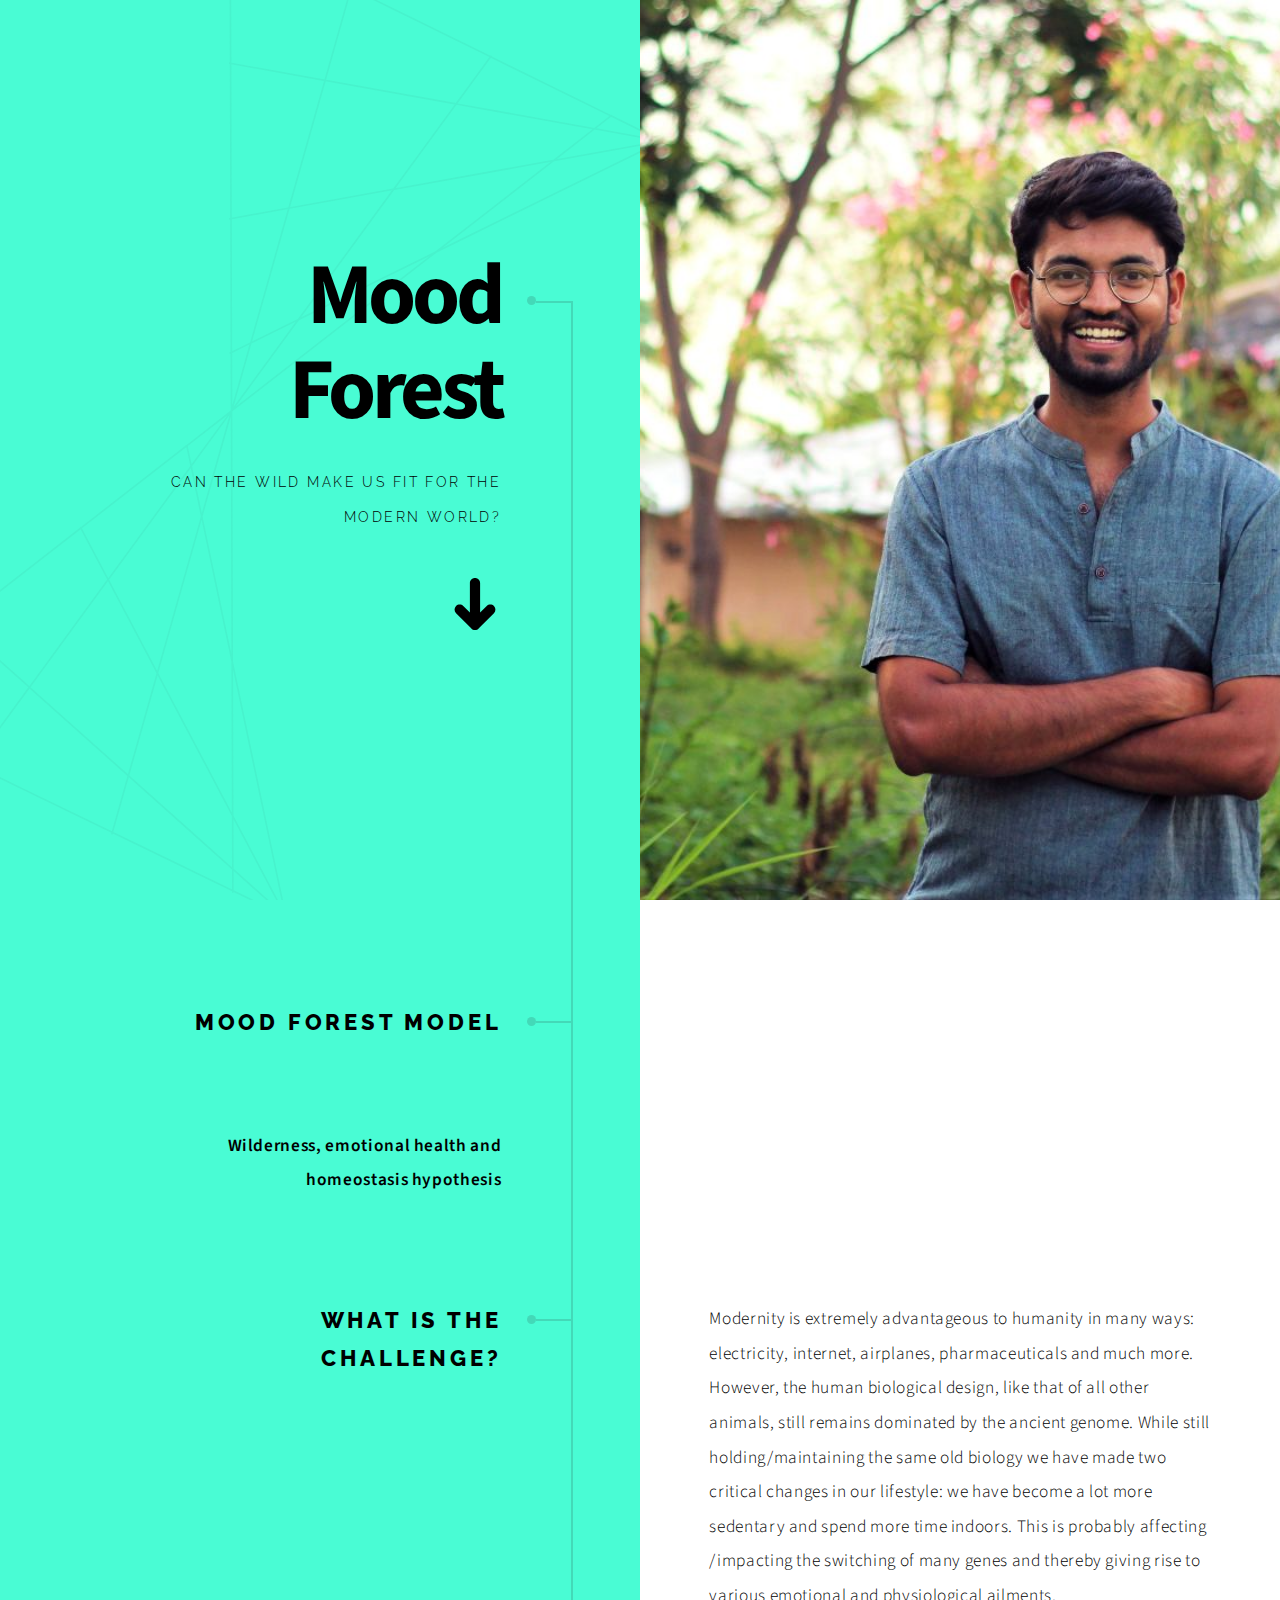
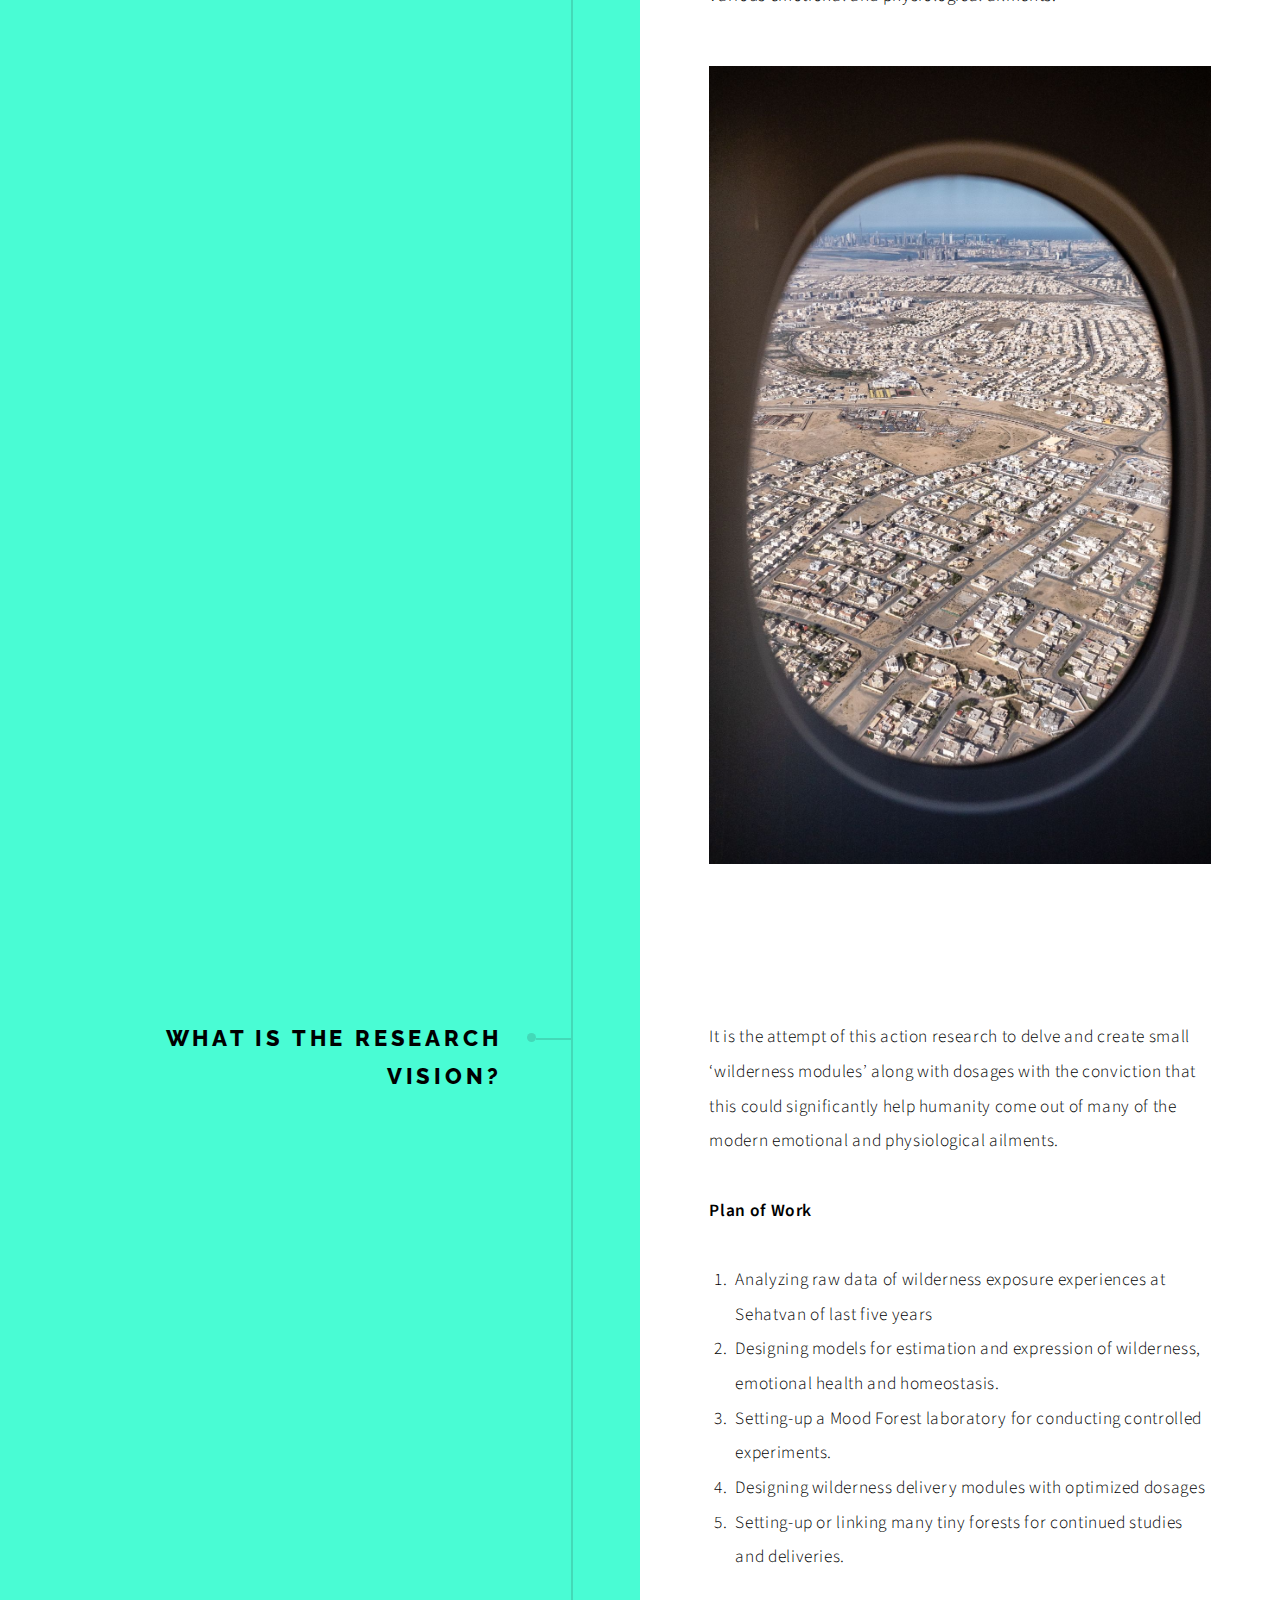
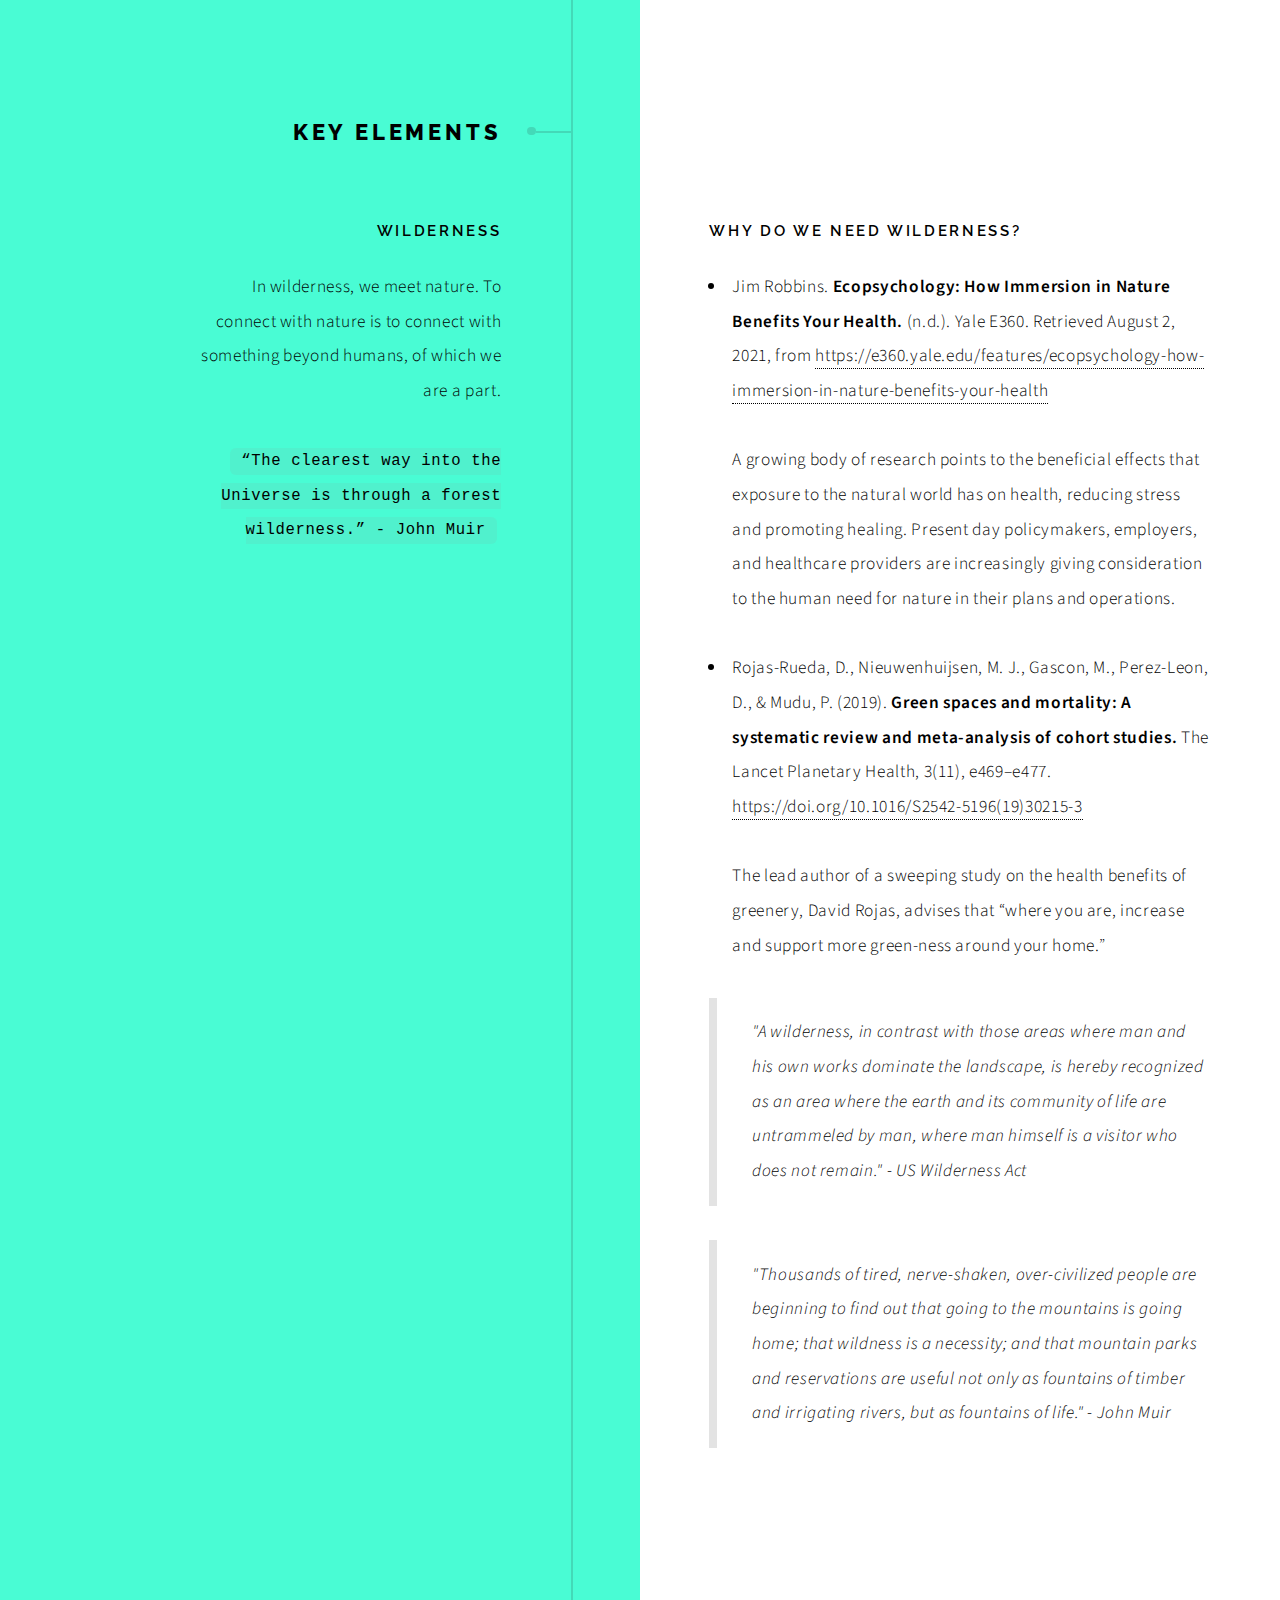
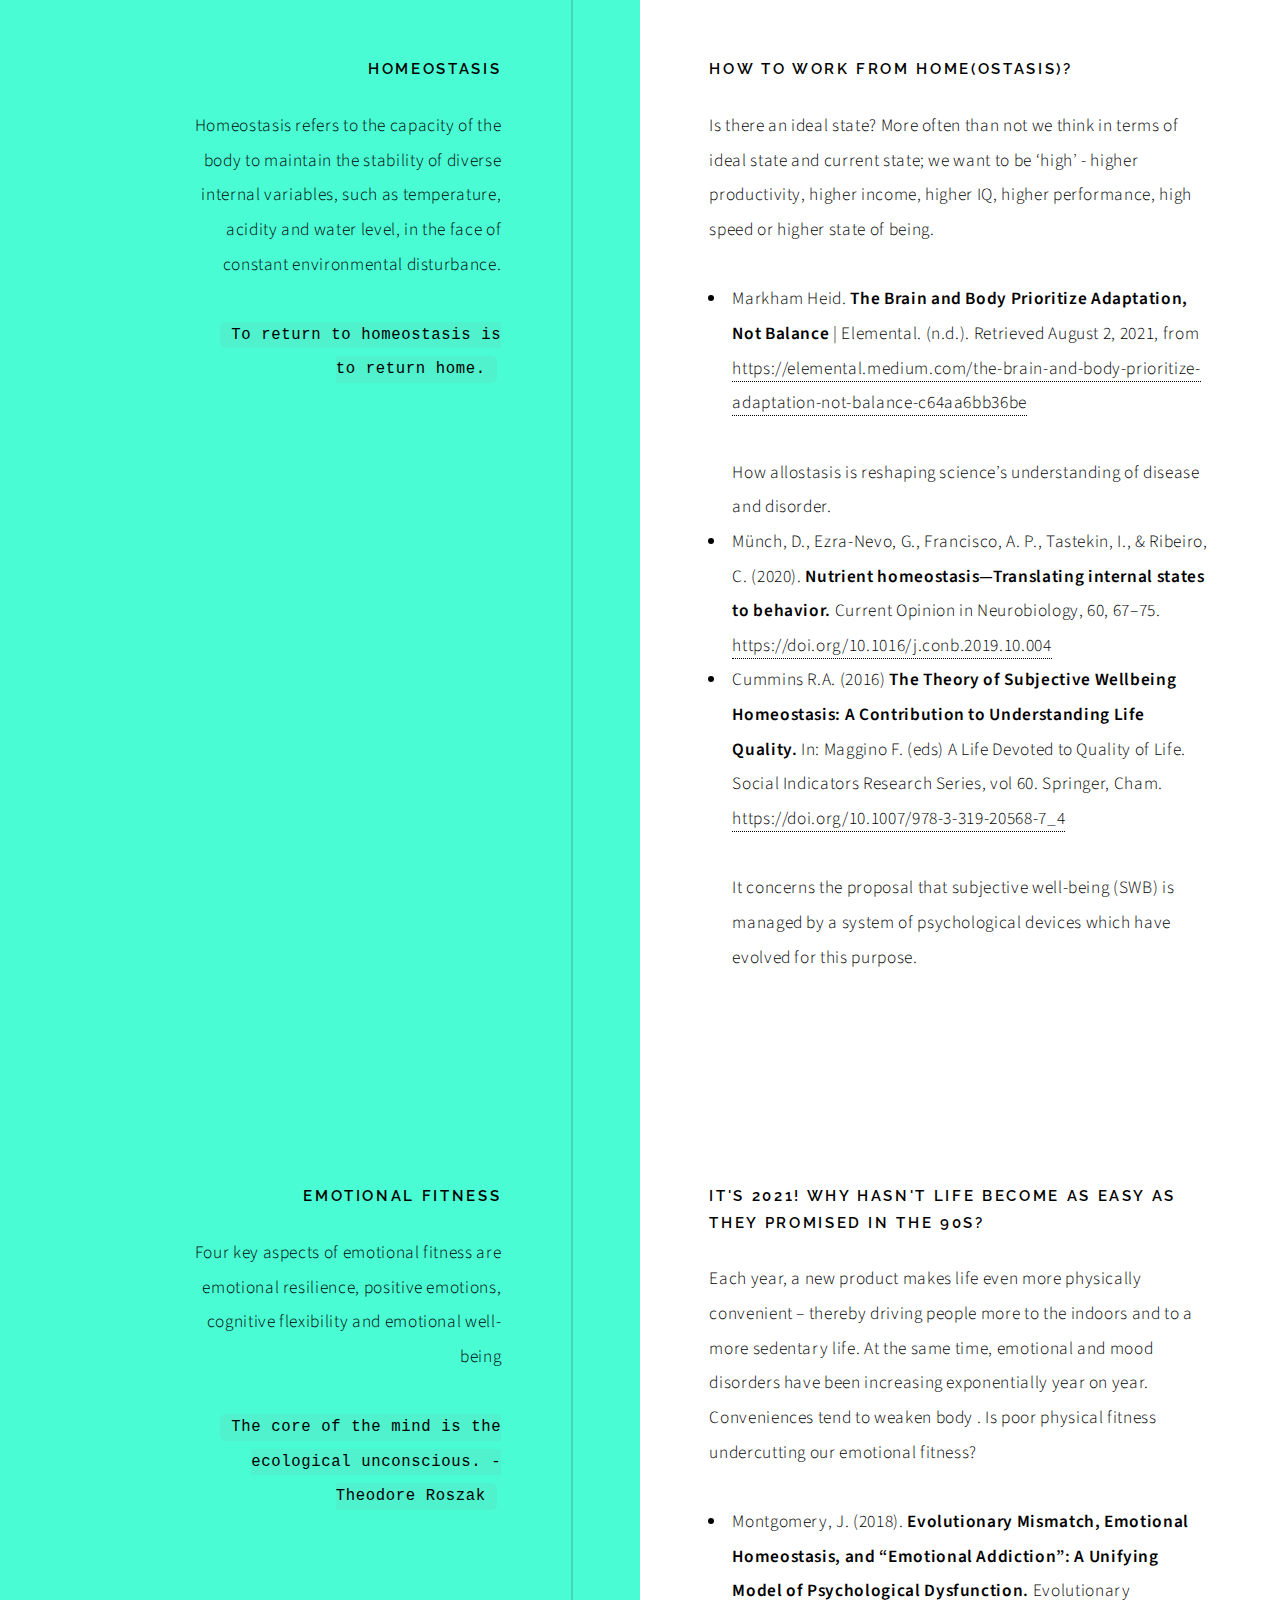
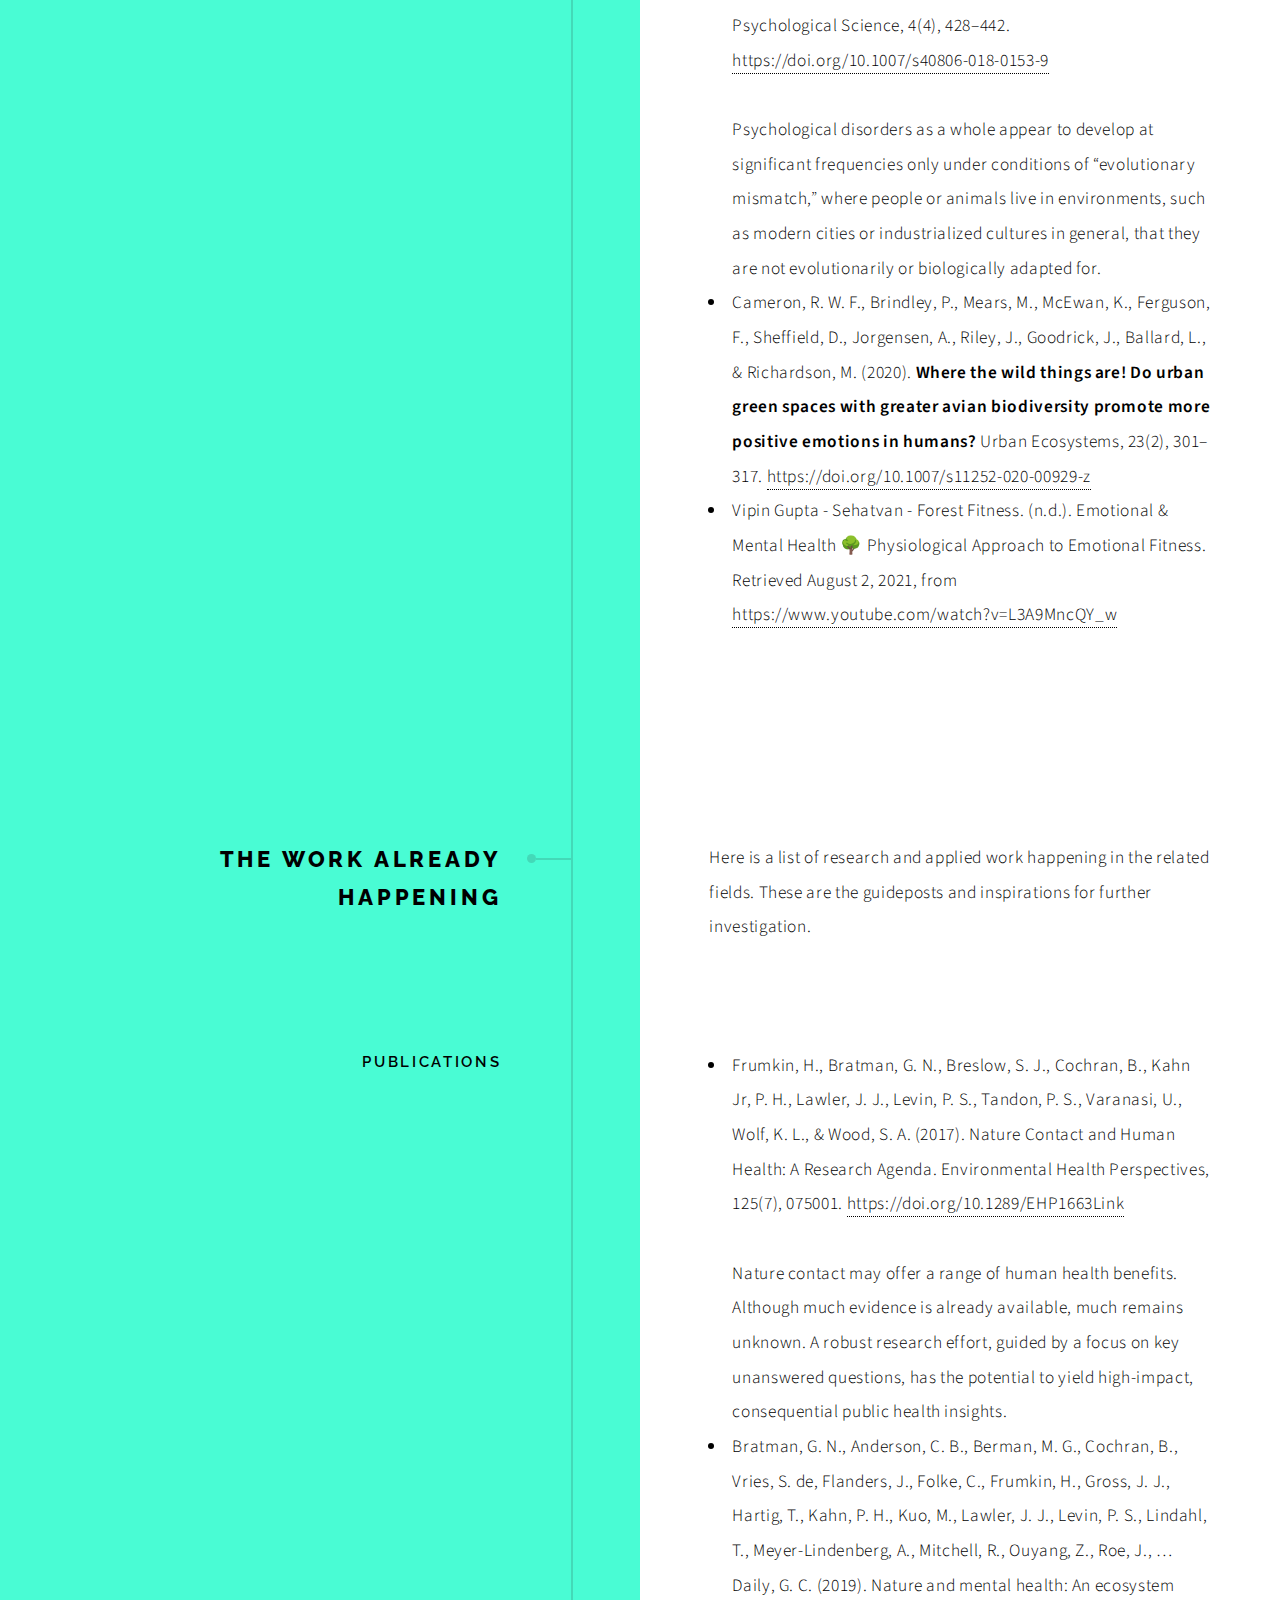
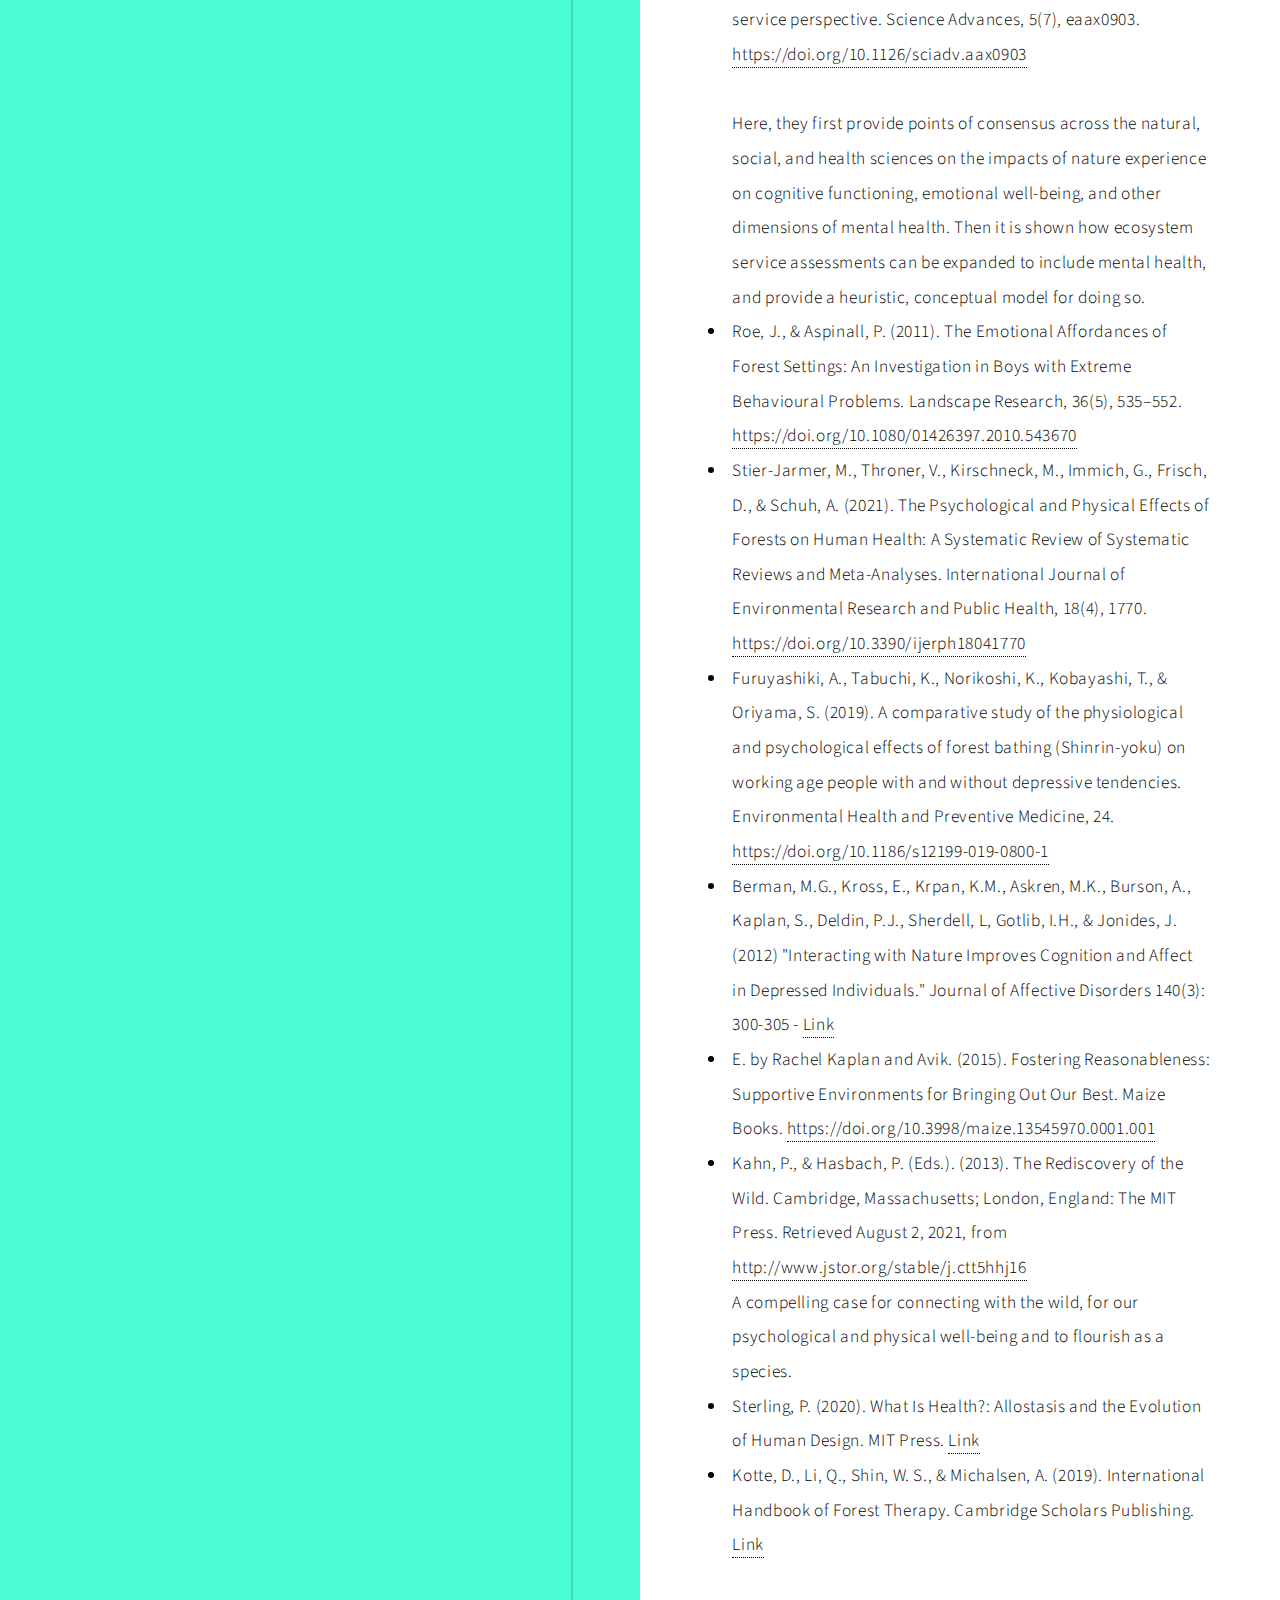
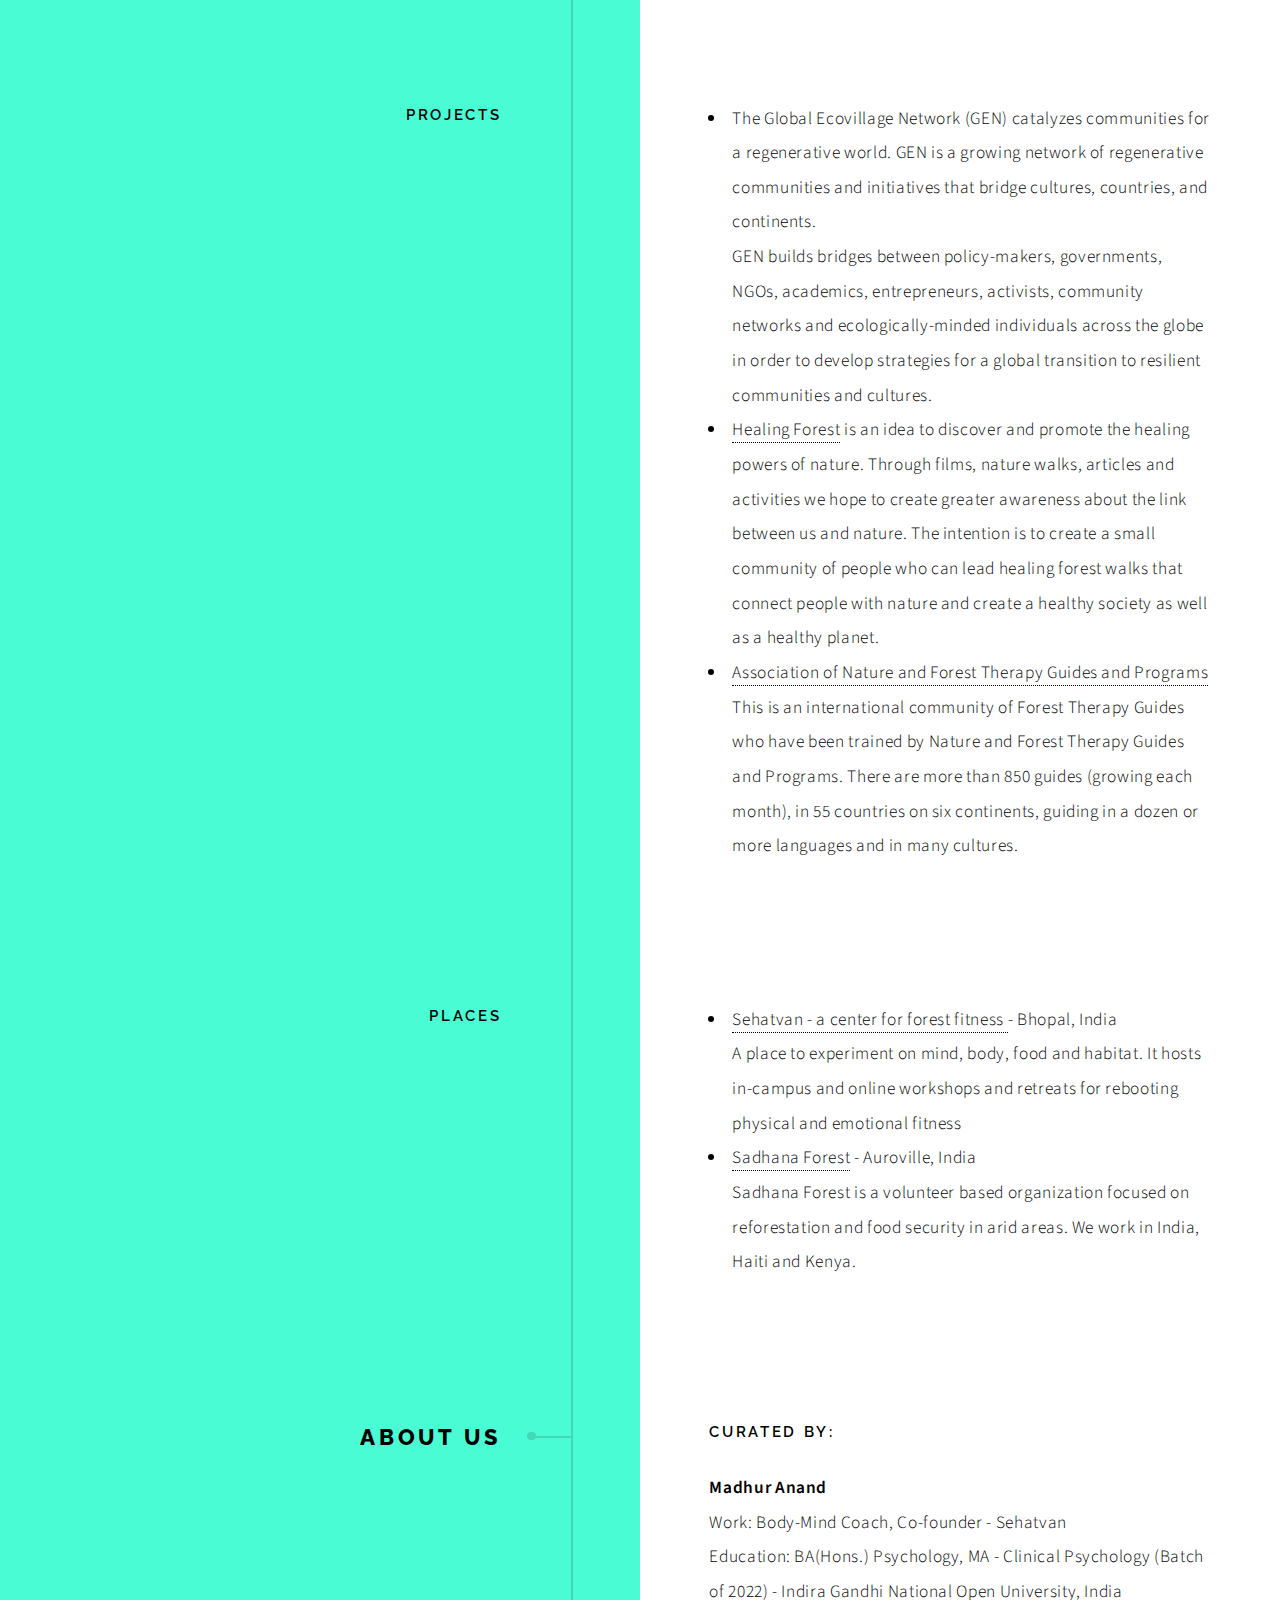
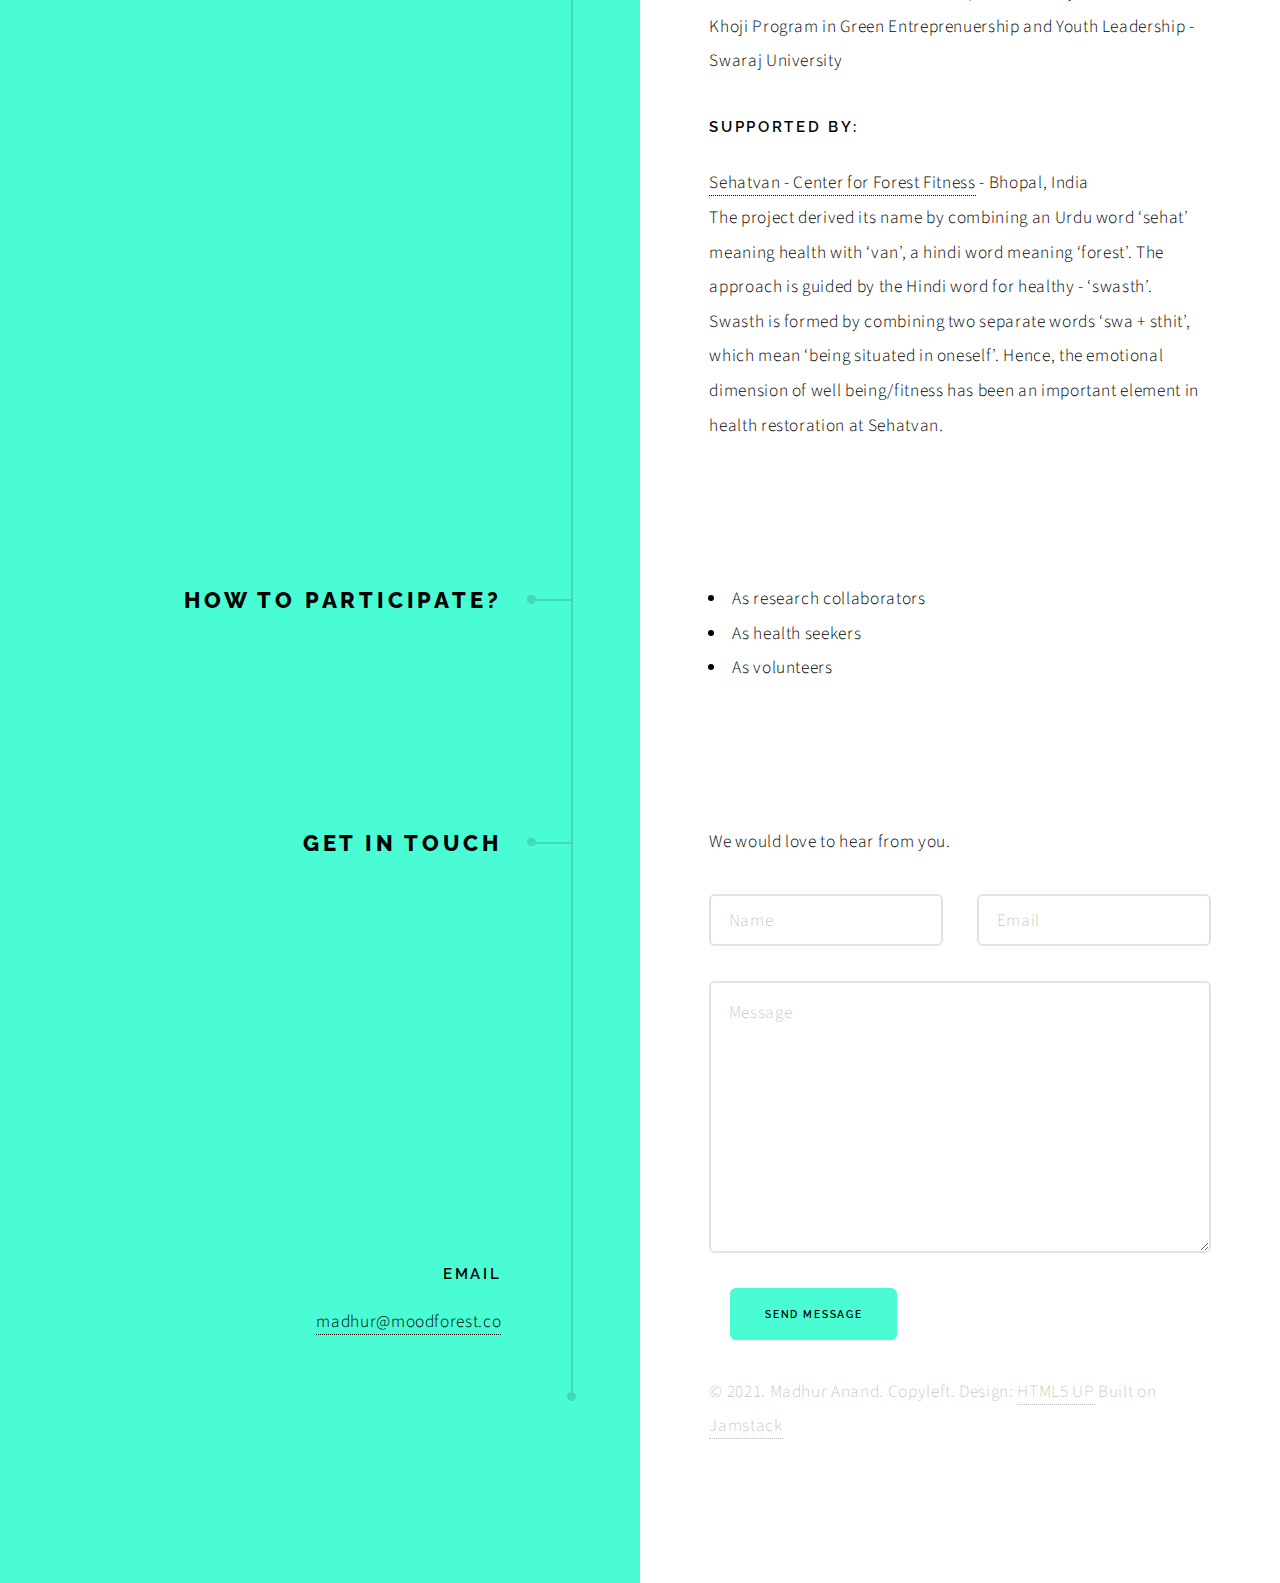
==== commit 165f1d38: "more pub" ====
--- a/index.html
+++ b/index.html
@@ -256,10 +256,19 @@
 
 	 </li>
 
+	 <li>
+		Berman, M.G., Kross, E., Krpan, K.M., Askren, M.K., Burson, A., Kaplan, S., Deldin, P.J., Sherdell, L, Gotlib, I.H., & Jonides, J. (2012) "Interacting with Nature Improves Cognition and Affect in Depressed Individuals." Journal of Affective Disorders 140(3): 300-305 - <a href="https://cpb-us-w2.wpmucdn.com/voices.uchicago.edu/dist/d/1690/files/2019/10/24-Interacting-with-Nature-Improves-Cognition-and-Affect-in-Depressed-Individuals.pdf">Link</a>
+	 </li>
+
 										<li>
 											E. by Rachel Kaplan and Avik. (2015). Fostering Reasonableness: Supportive Environments for Bringing Out Our Best. Maize Books.  <a href="https://quod.lib.umich.edu/m/maize/13545970.0001.001/1:3/--fostering-reasonableness-supportive-environments-for?rgn=div1;view=fulltext">https://doi.org/10.3998/maize.13545970.0001.001</a>
 
 										
+												</li>
+
+												<li>
+													Kahn, P., & Hasbach, P. (Eds.). (2013). The Rediscovery of the Wild. Cambridge, Massachusetts; London, England: The MIT Press. Retrieved August 2, 2021, from <a href="http://www.jstor.org/stable/j.ctt5hhj16"> http://www.jstor.org/stable/j.ctt5hhj16</a> <br>
+													A compelling case for connecting with the wild, for our psychological and physical well-being and to flourish as a species.
 												</li>
 
 
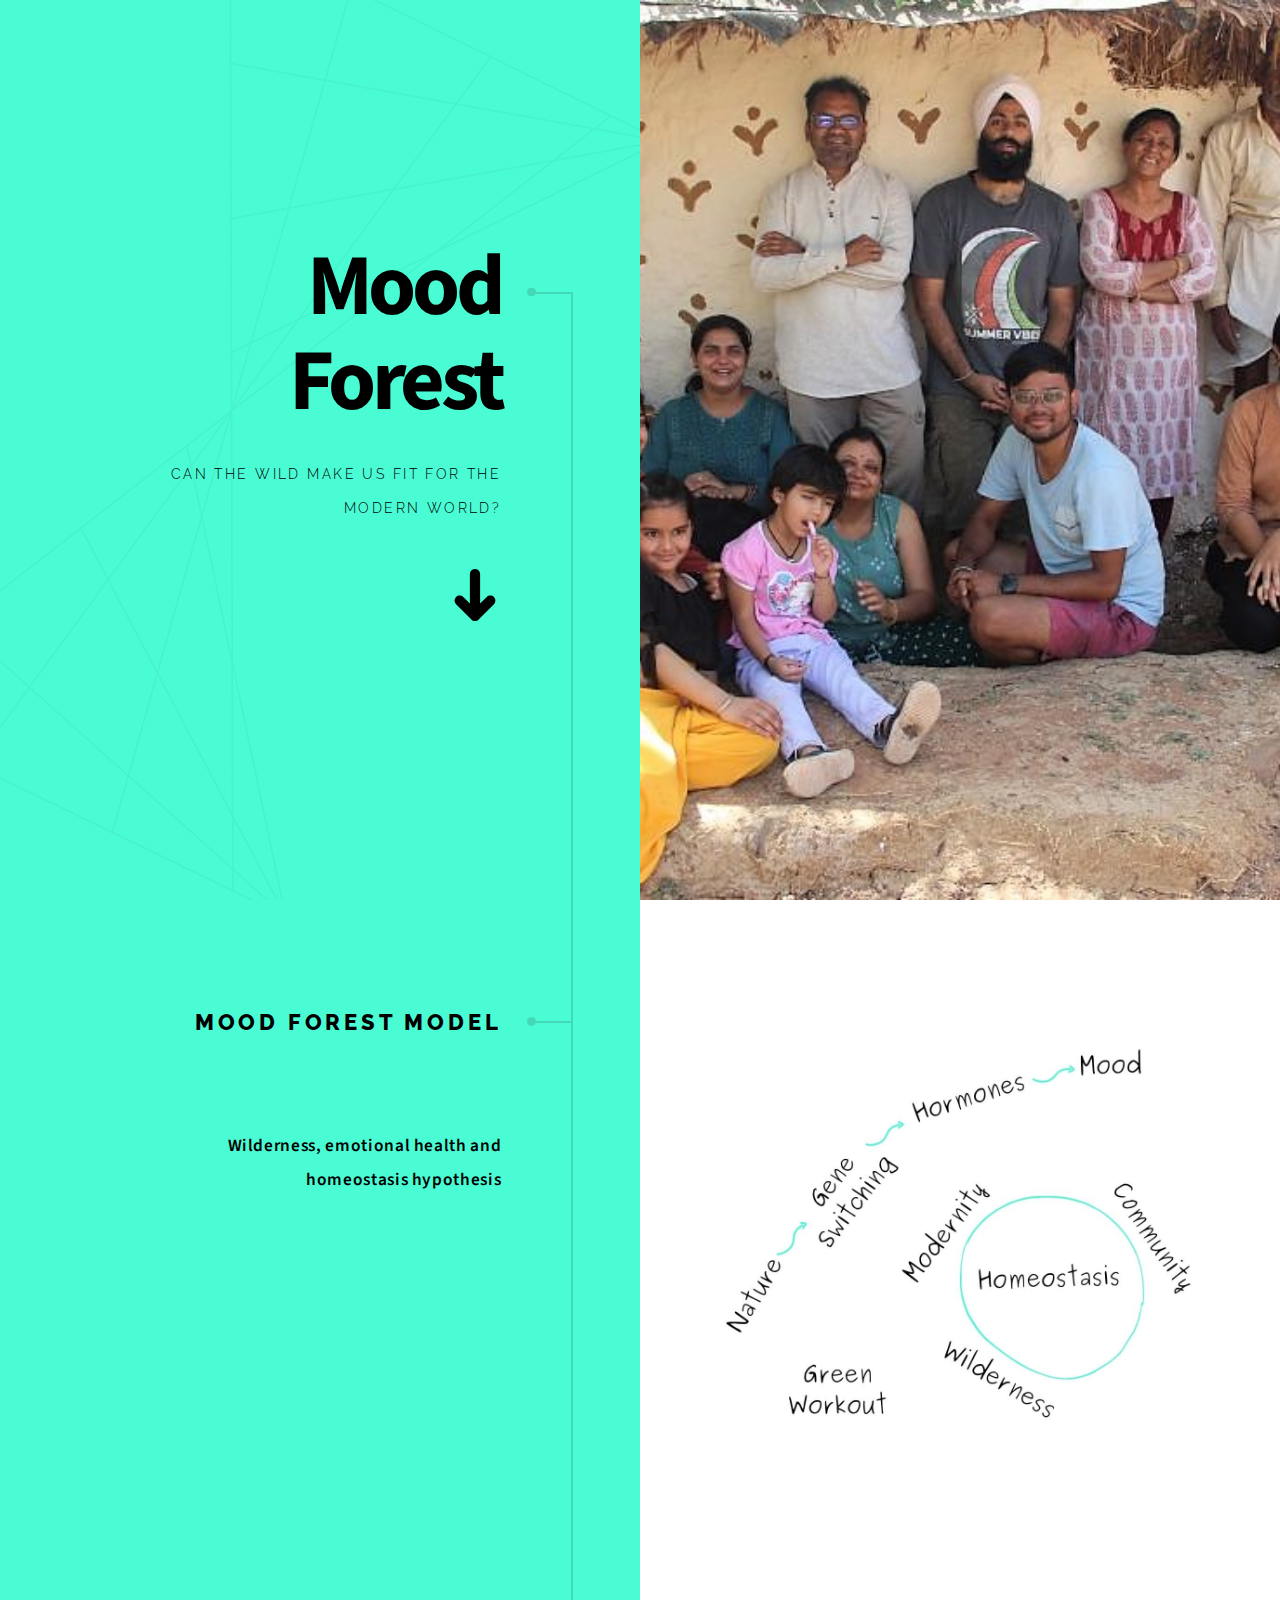
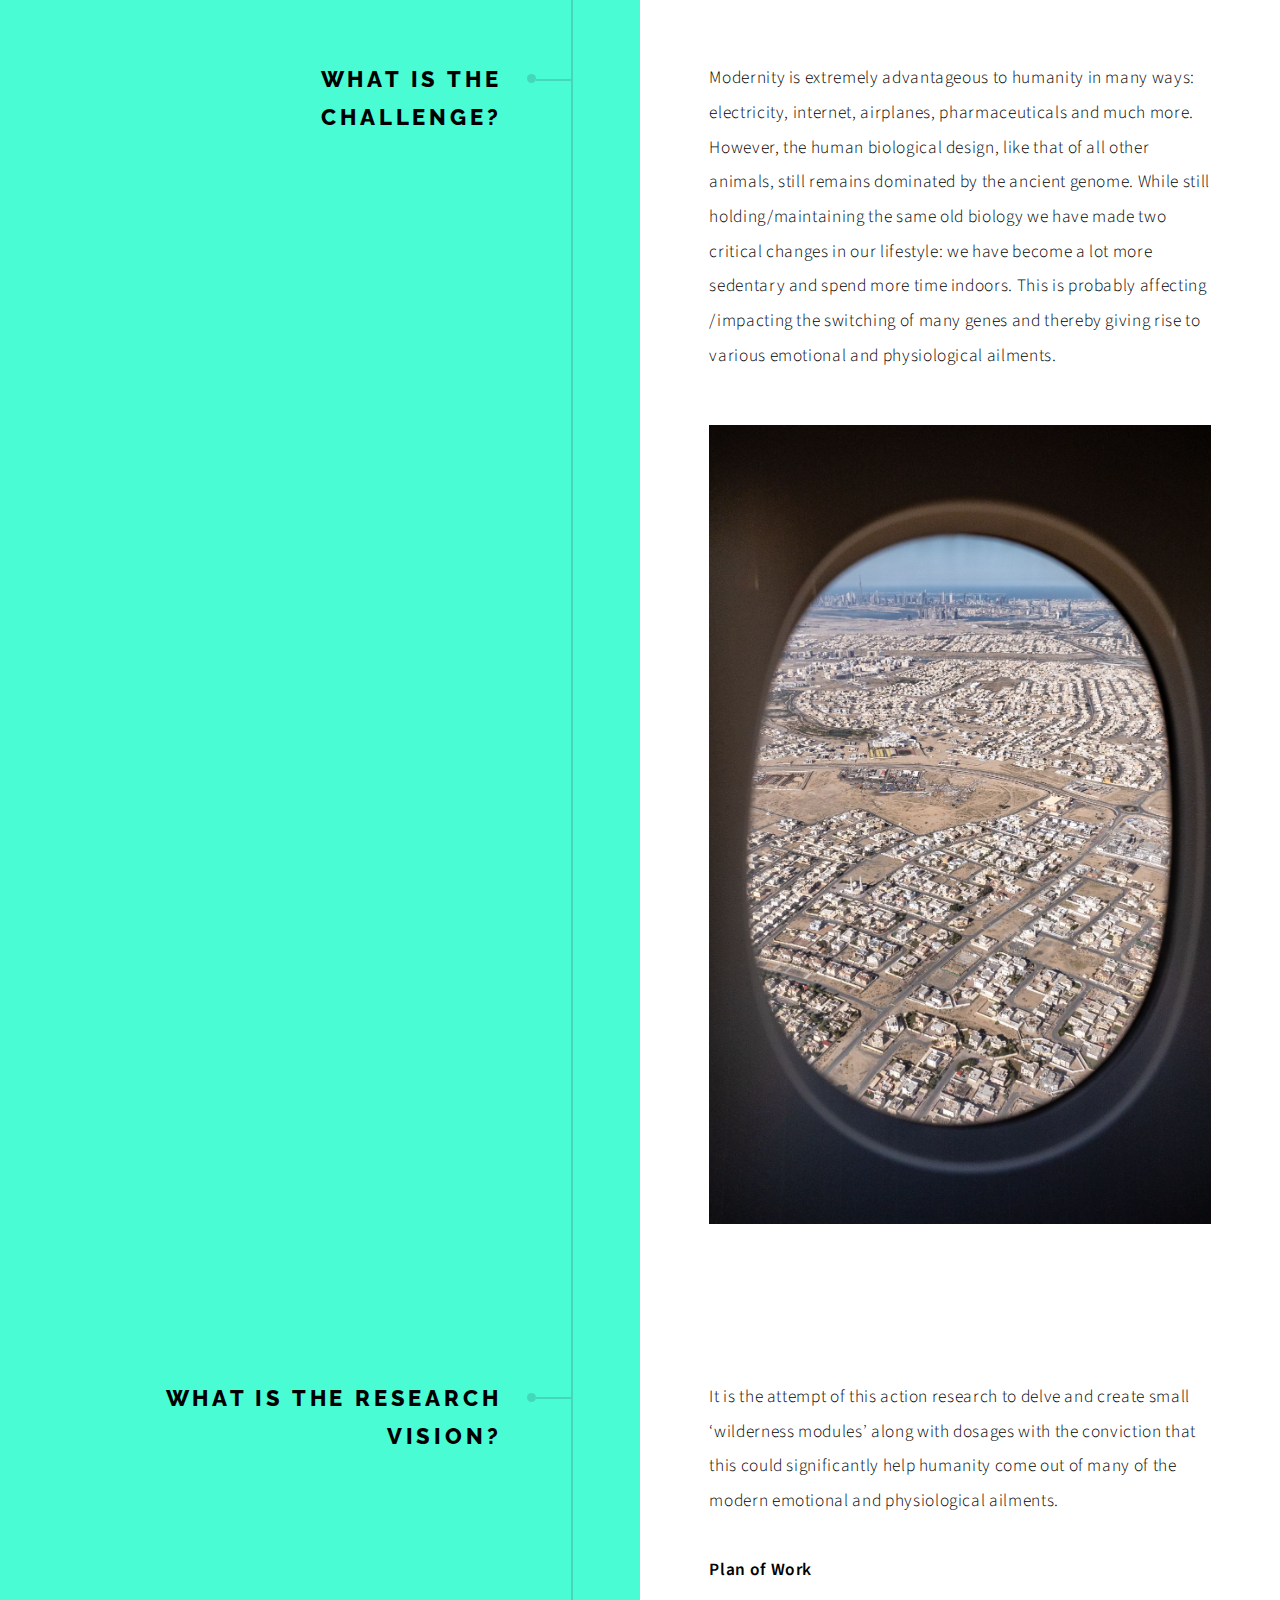
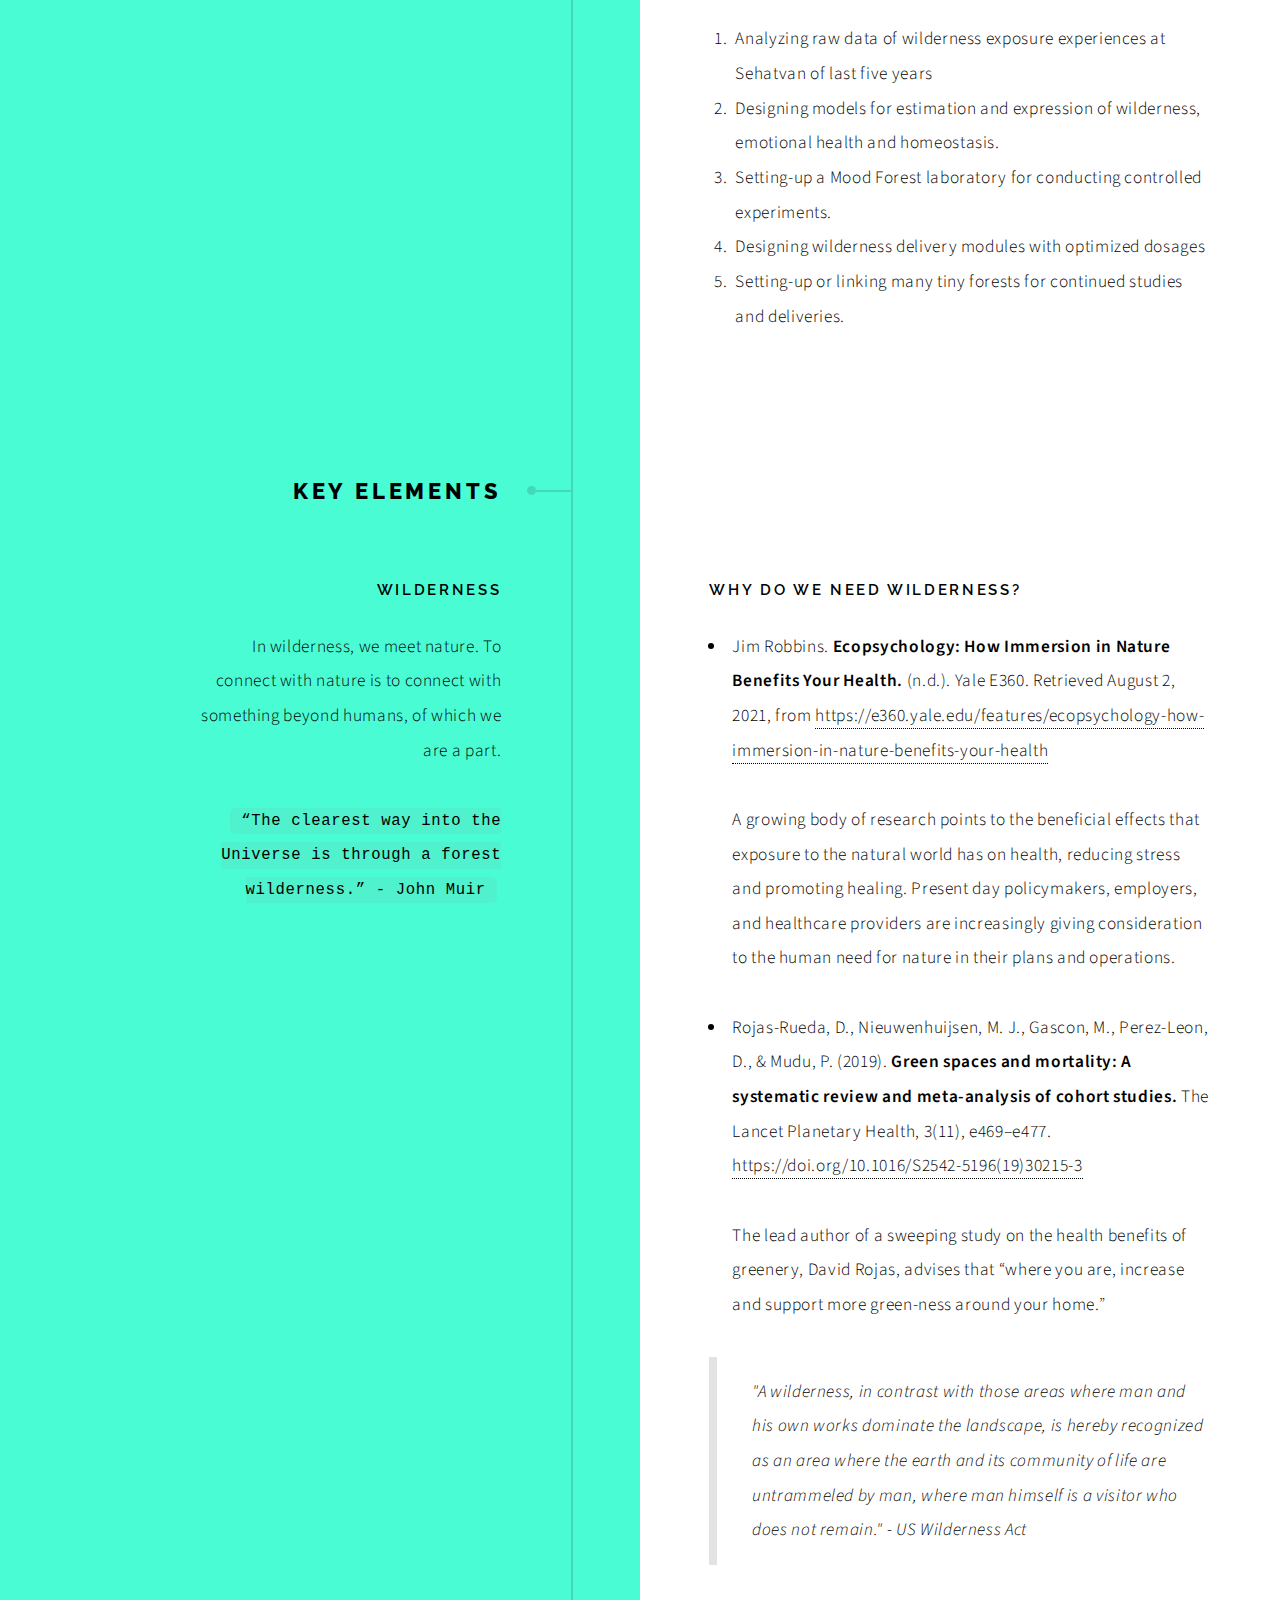
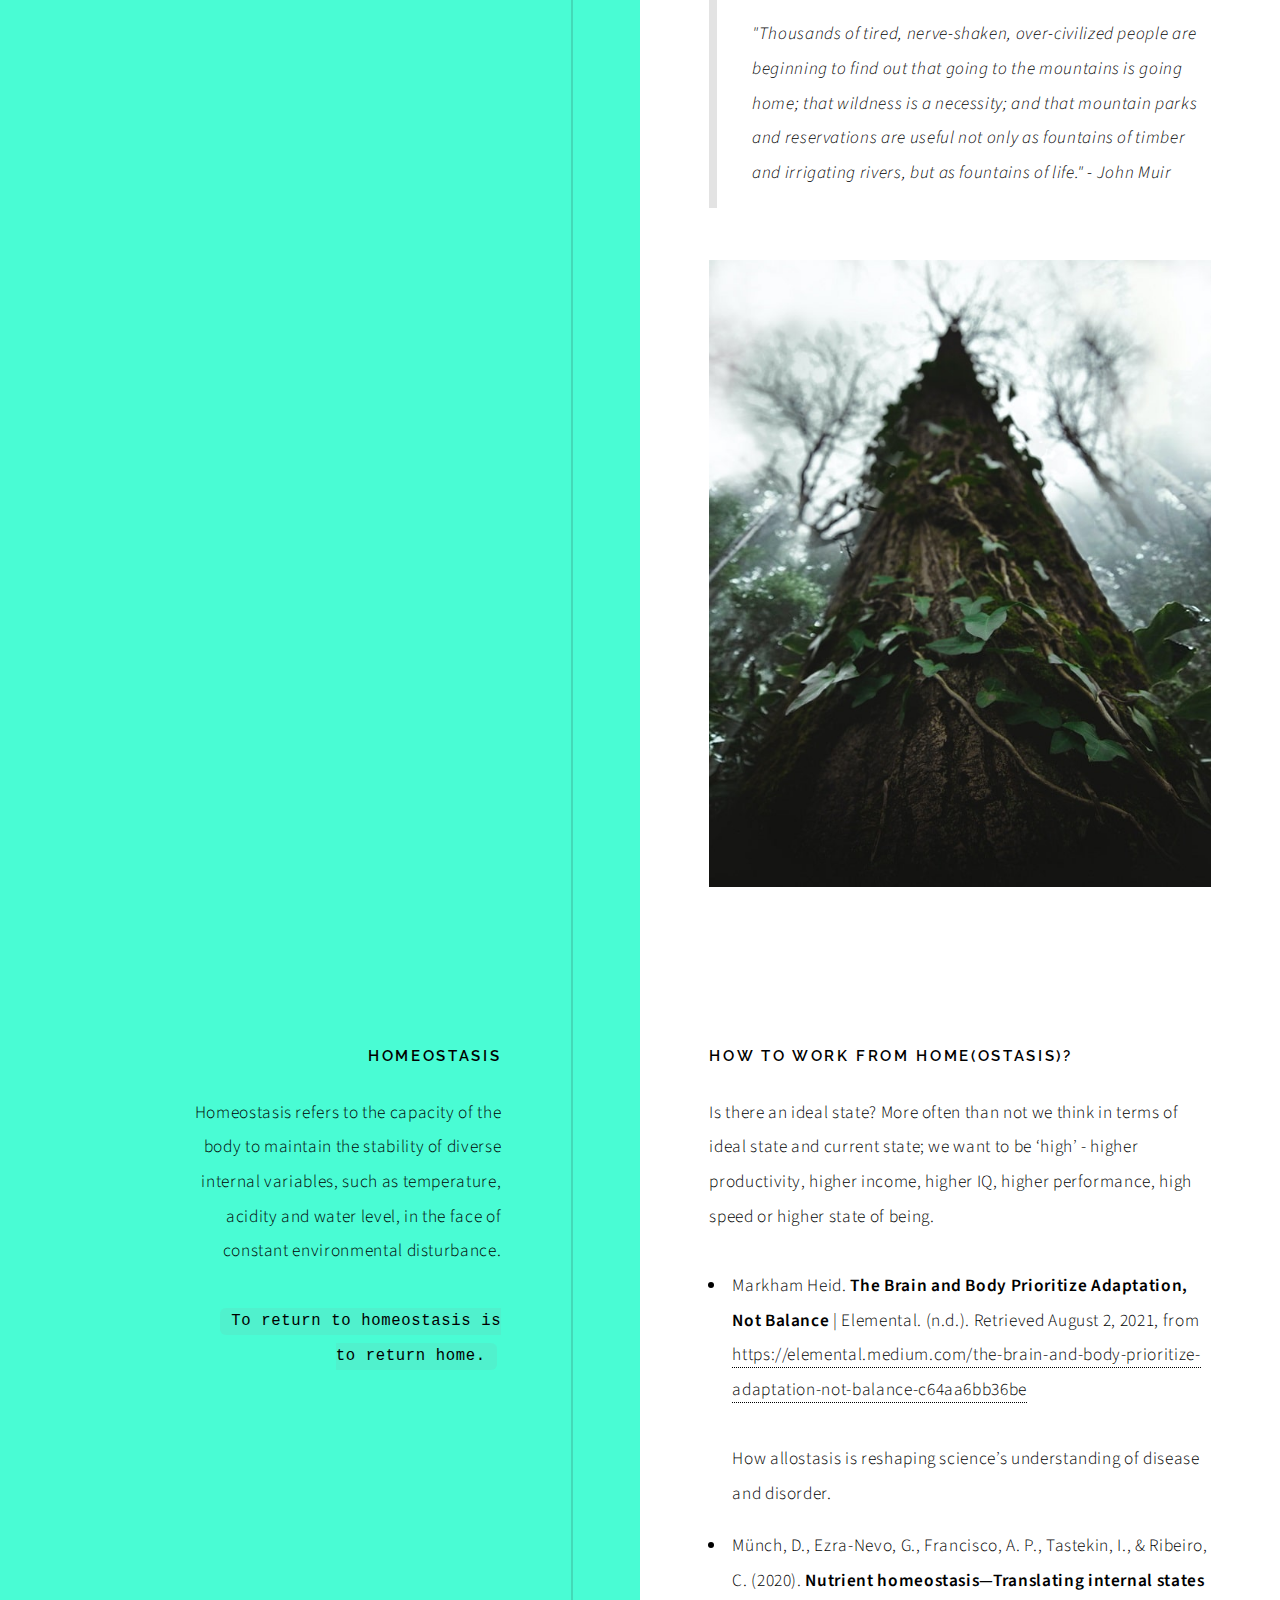
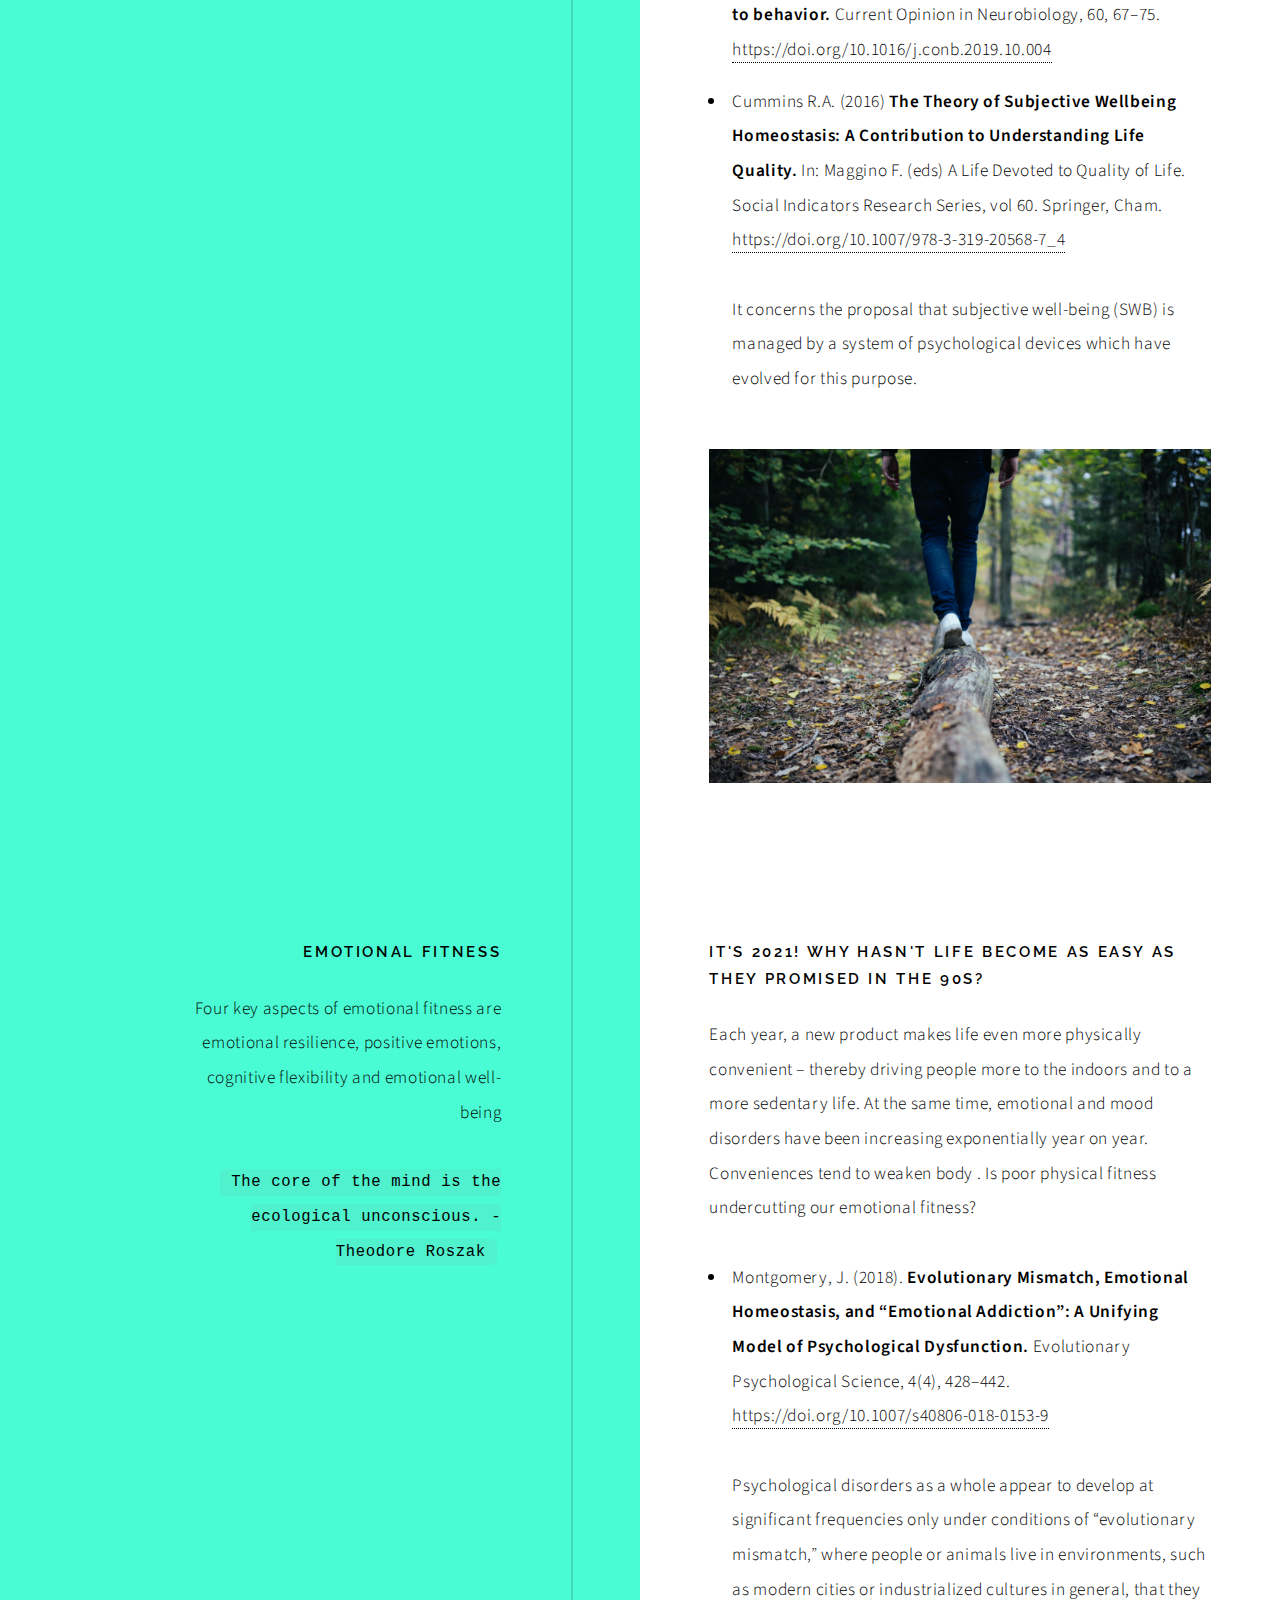
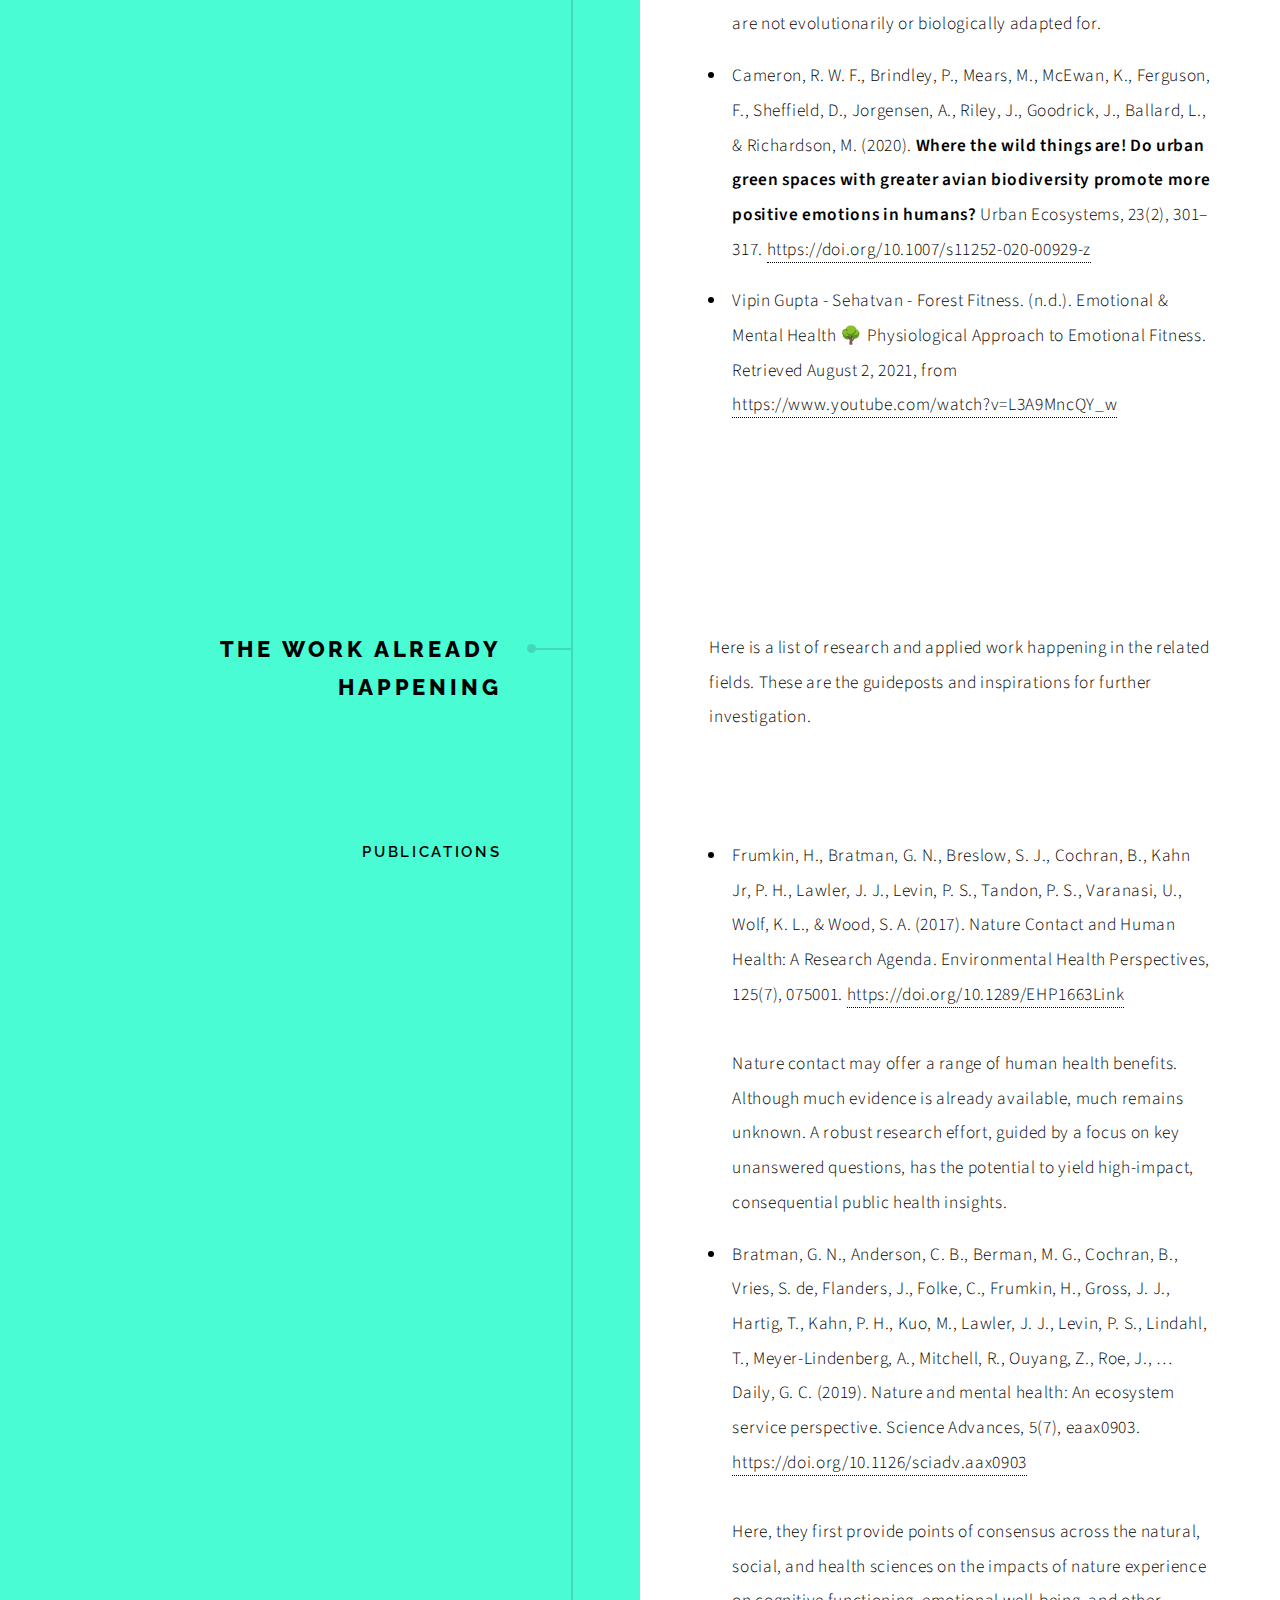
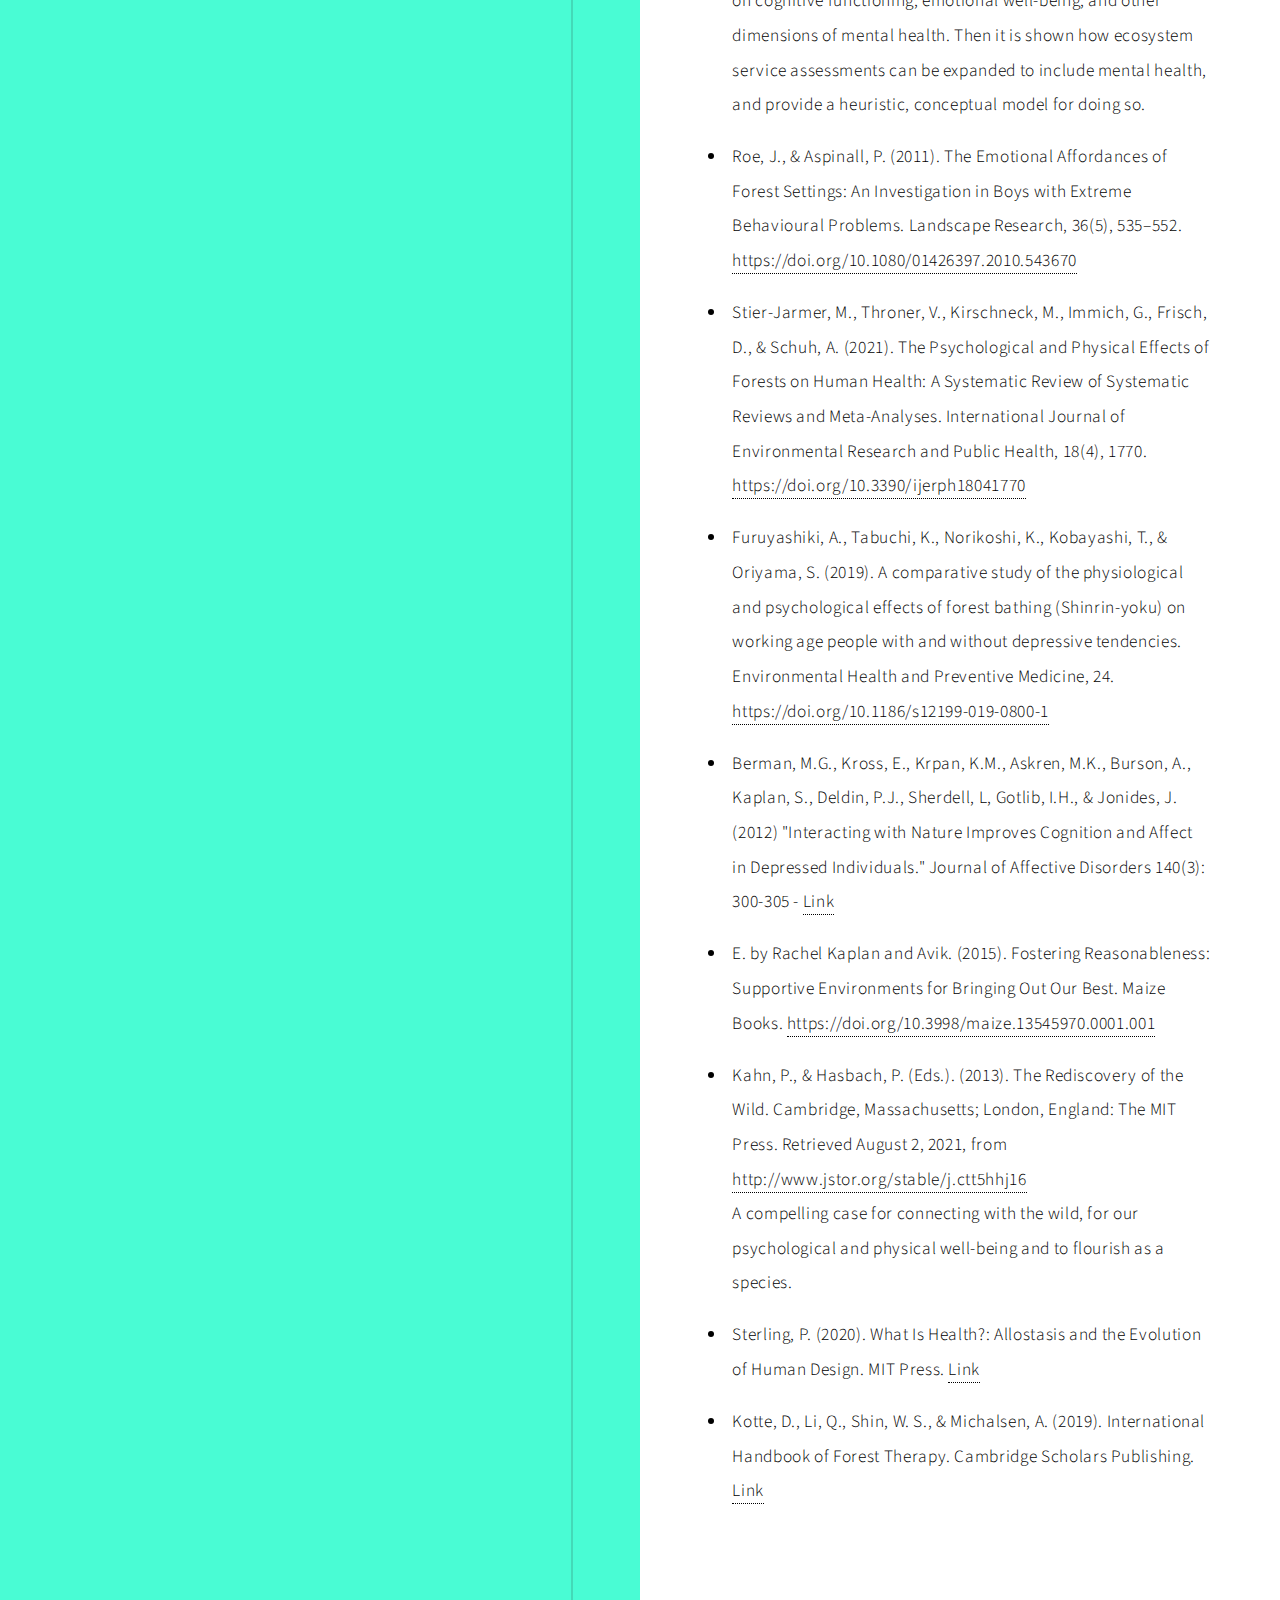
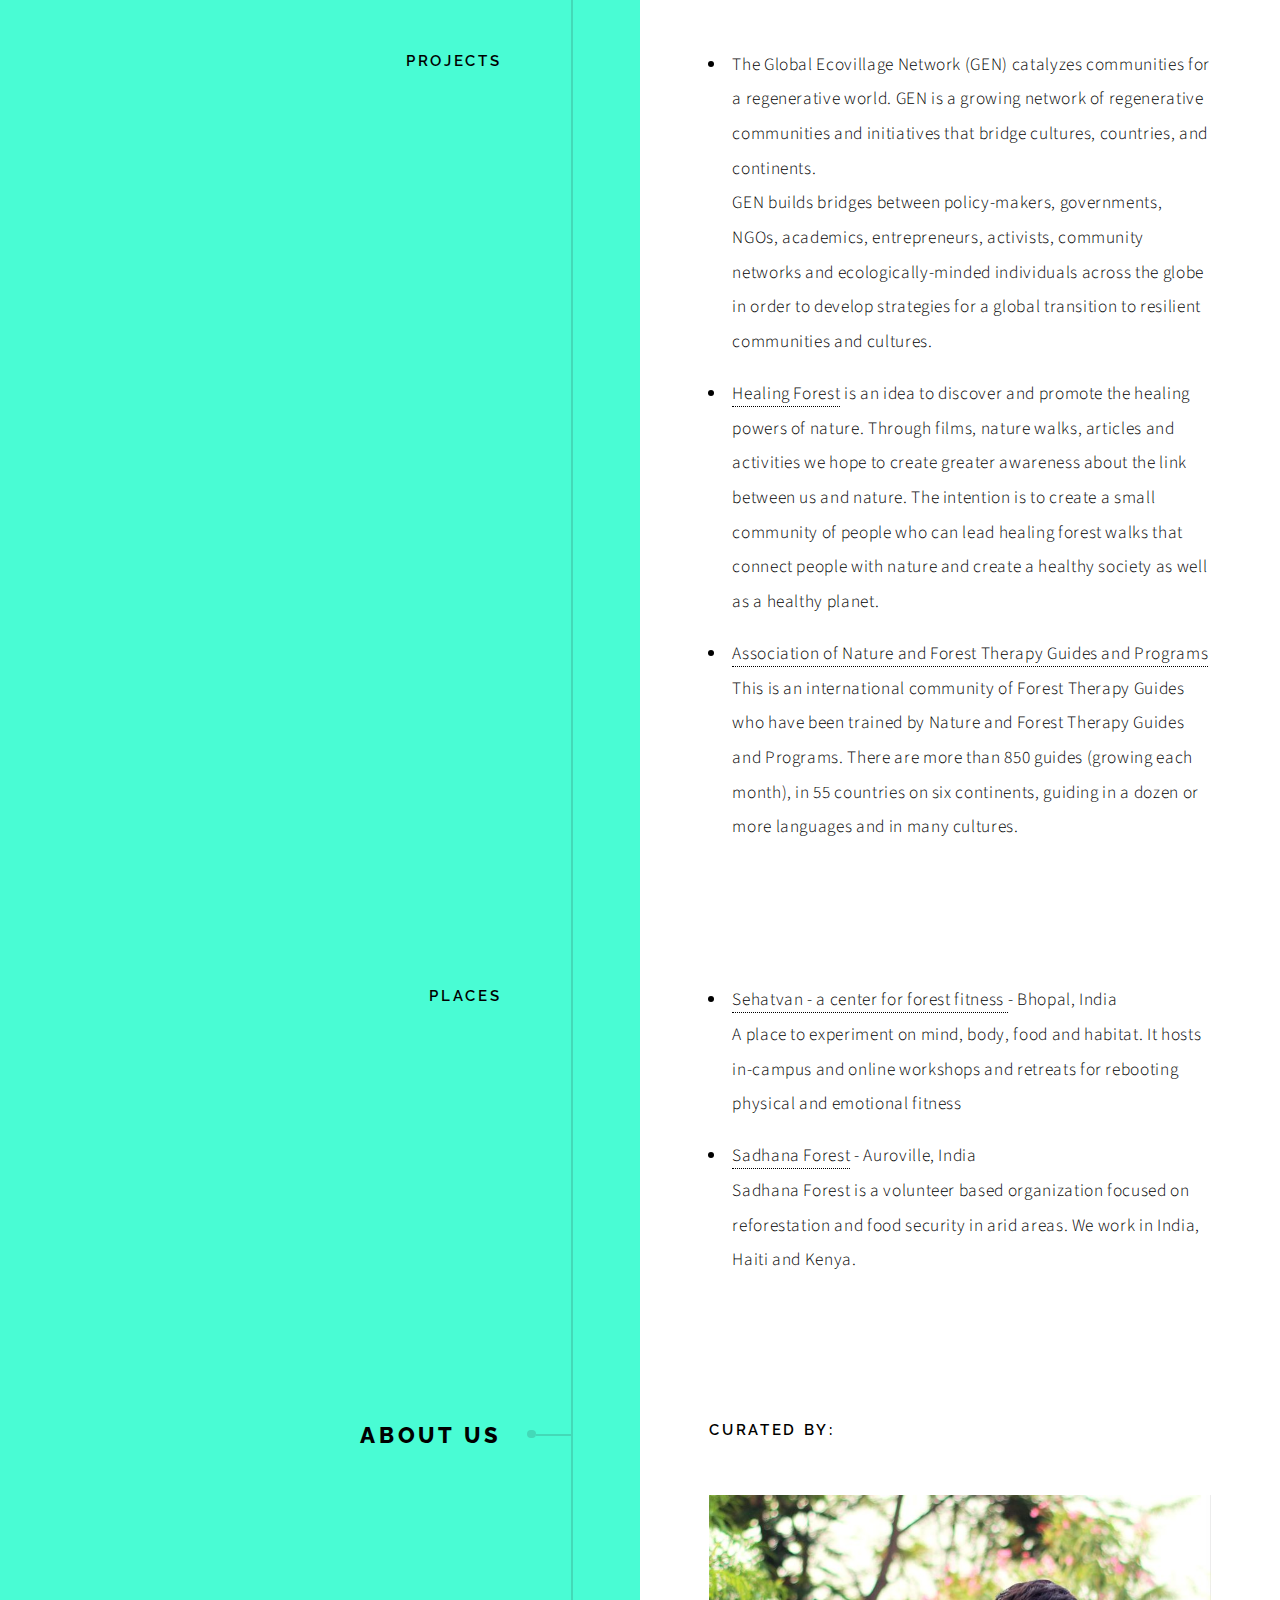
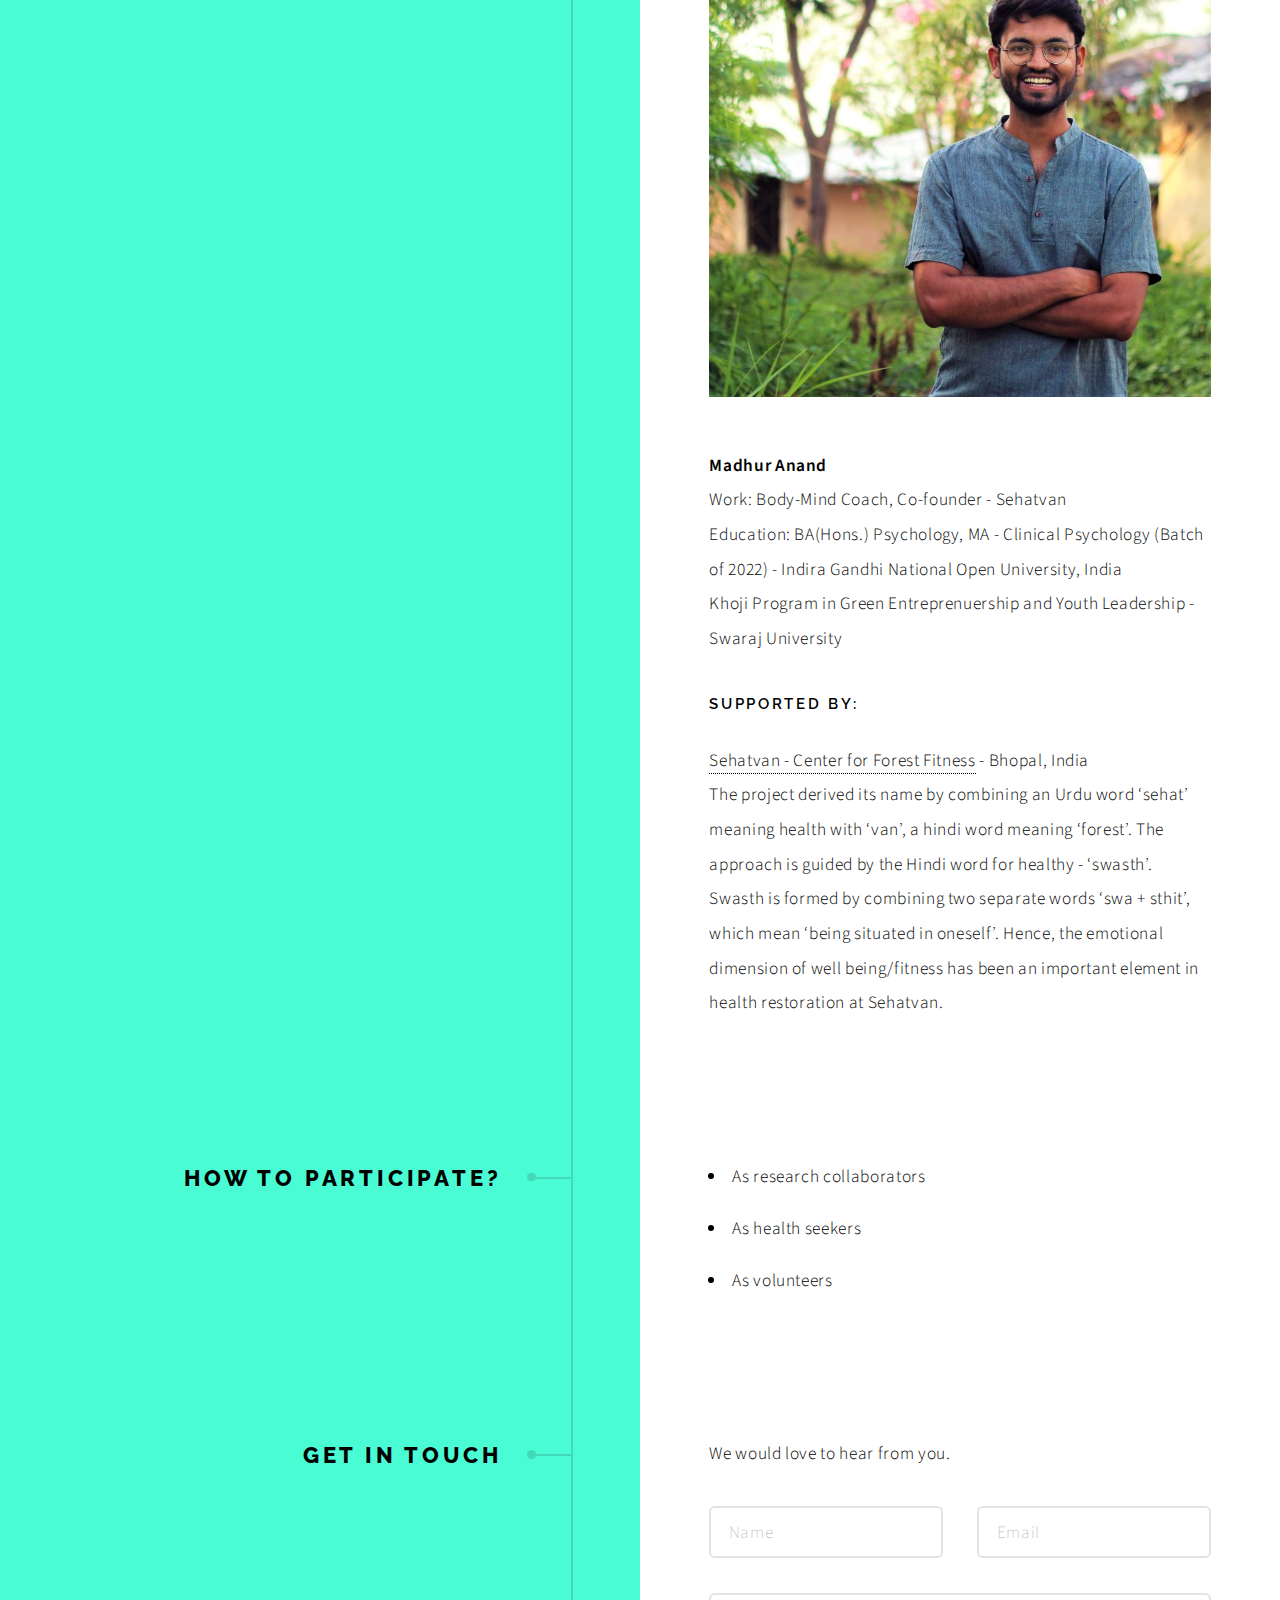
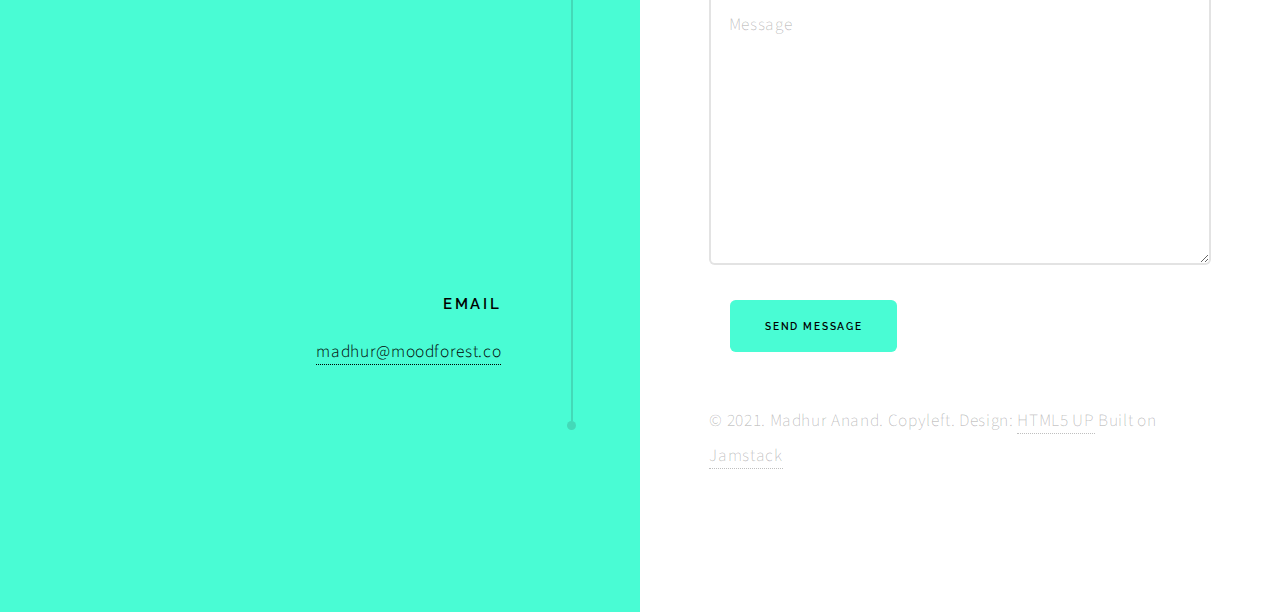
==== commit 904bbd67: "photo" ====
--- a/index.html
+++ b/index.html
@@ -25,7 +25,7 @@
 							</ul>
 						</header>
 						<div class="content">
-							<span class="image fill" data-position="center"><img src="images/MadhurMood.jpg" alt="" /></span>
+							<span class="image fill" data-position="center"><img src="images/mf1.jpg" alt="" /></span>
 						</div>
 					</section>
 
@@ -361,6 +361,7 @@
 		</header>
 		<div class="content">
 			<h3>Curated by:</h3>
+			<span class="image main"><img src="images/MadhurMood.jpg" alt="" /></span>
 			<p>
 			<strong> Madhur Anand </strong> <br>
 			Work: Body-Mind Coach, Co-founder - Sehatvan <br>
--- a/assets/css/main.css
+++ b/assets/css/main.css
@@ -2357,6 +2357,7 @@
 
 		.image img {
 			display: block;
+			max-width: 100%;
 		}
 
 		.image[data-position] img {
@@ -2543,6 +2544,7 @@
 
 		ul li {
 			padding-left: 0.325rem;
+			margin-bottom: 1em;
 		}
 
 		ul.alt {
